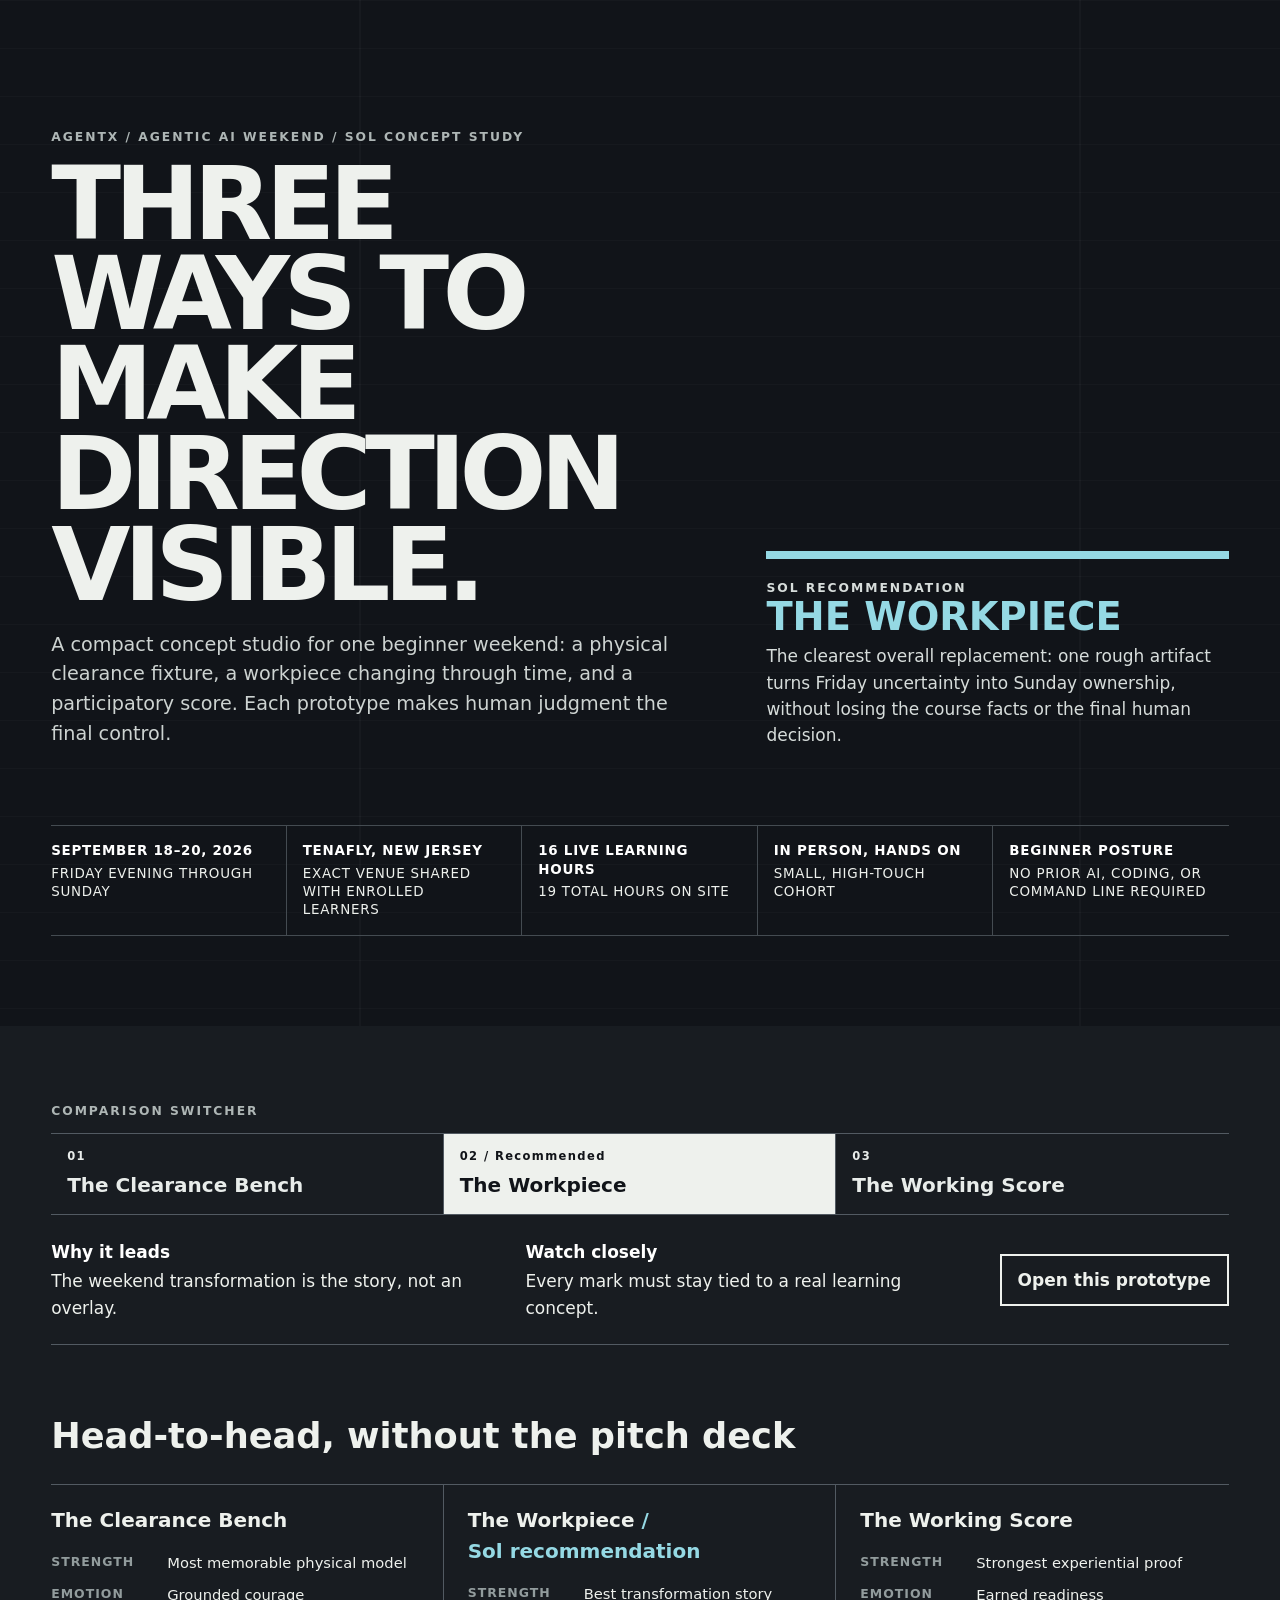
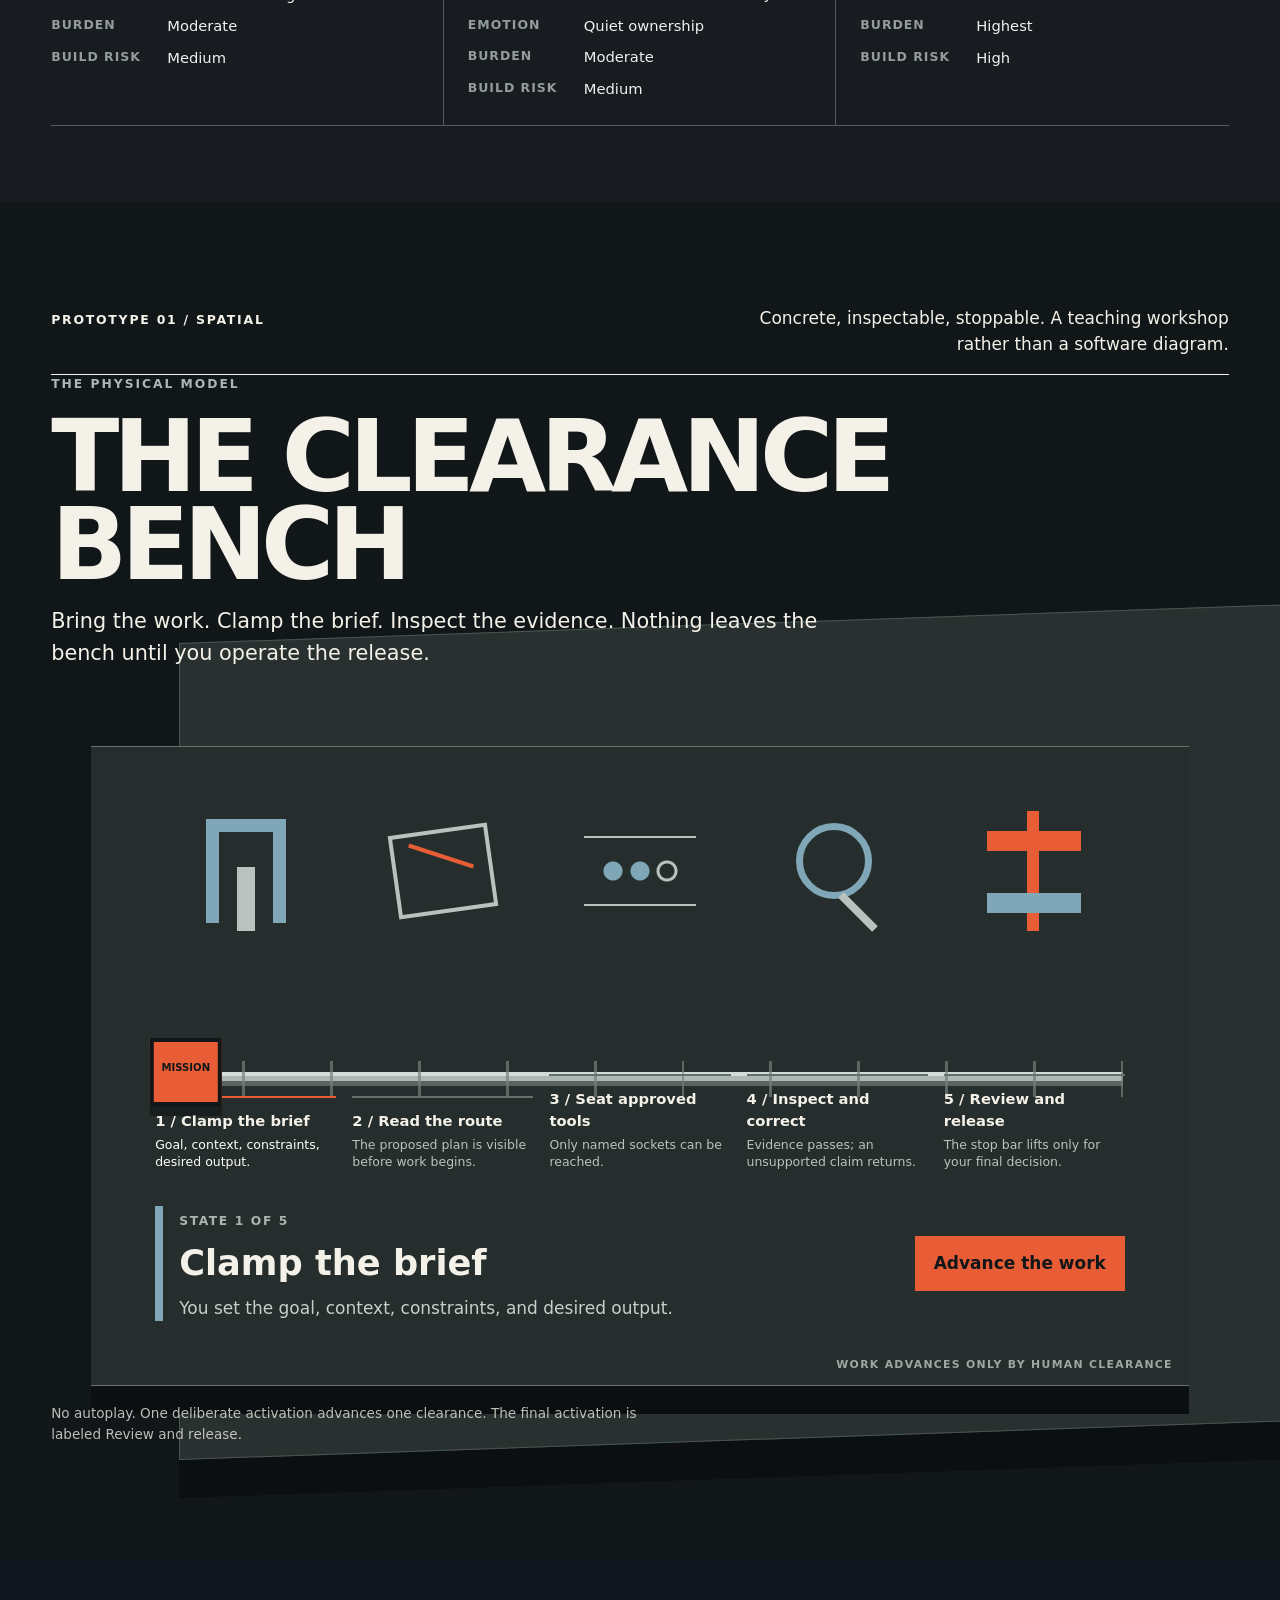
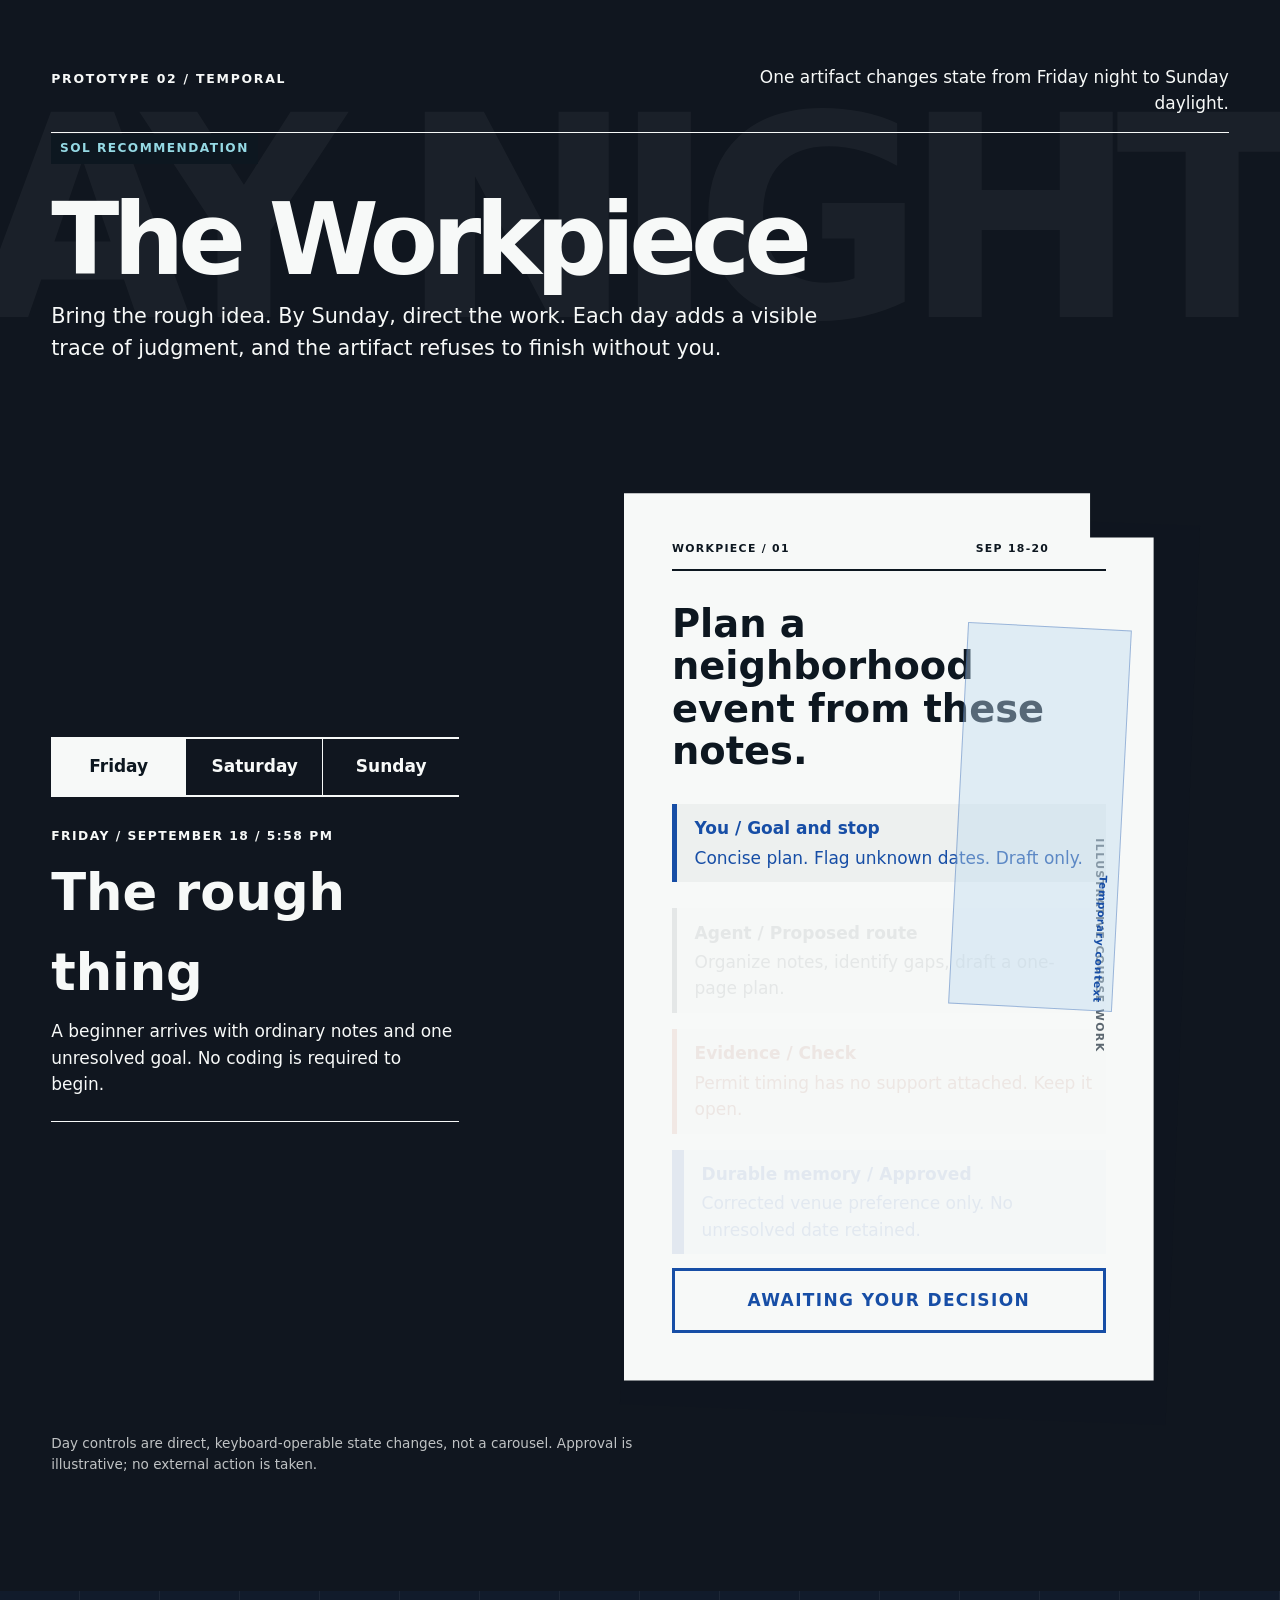
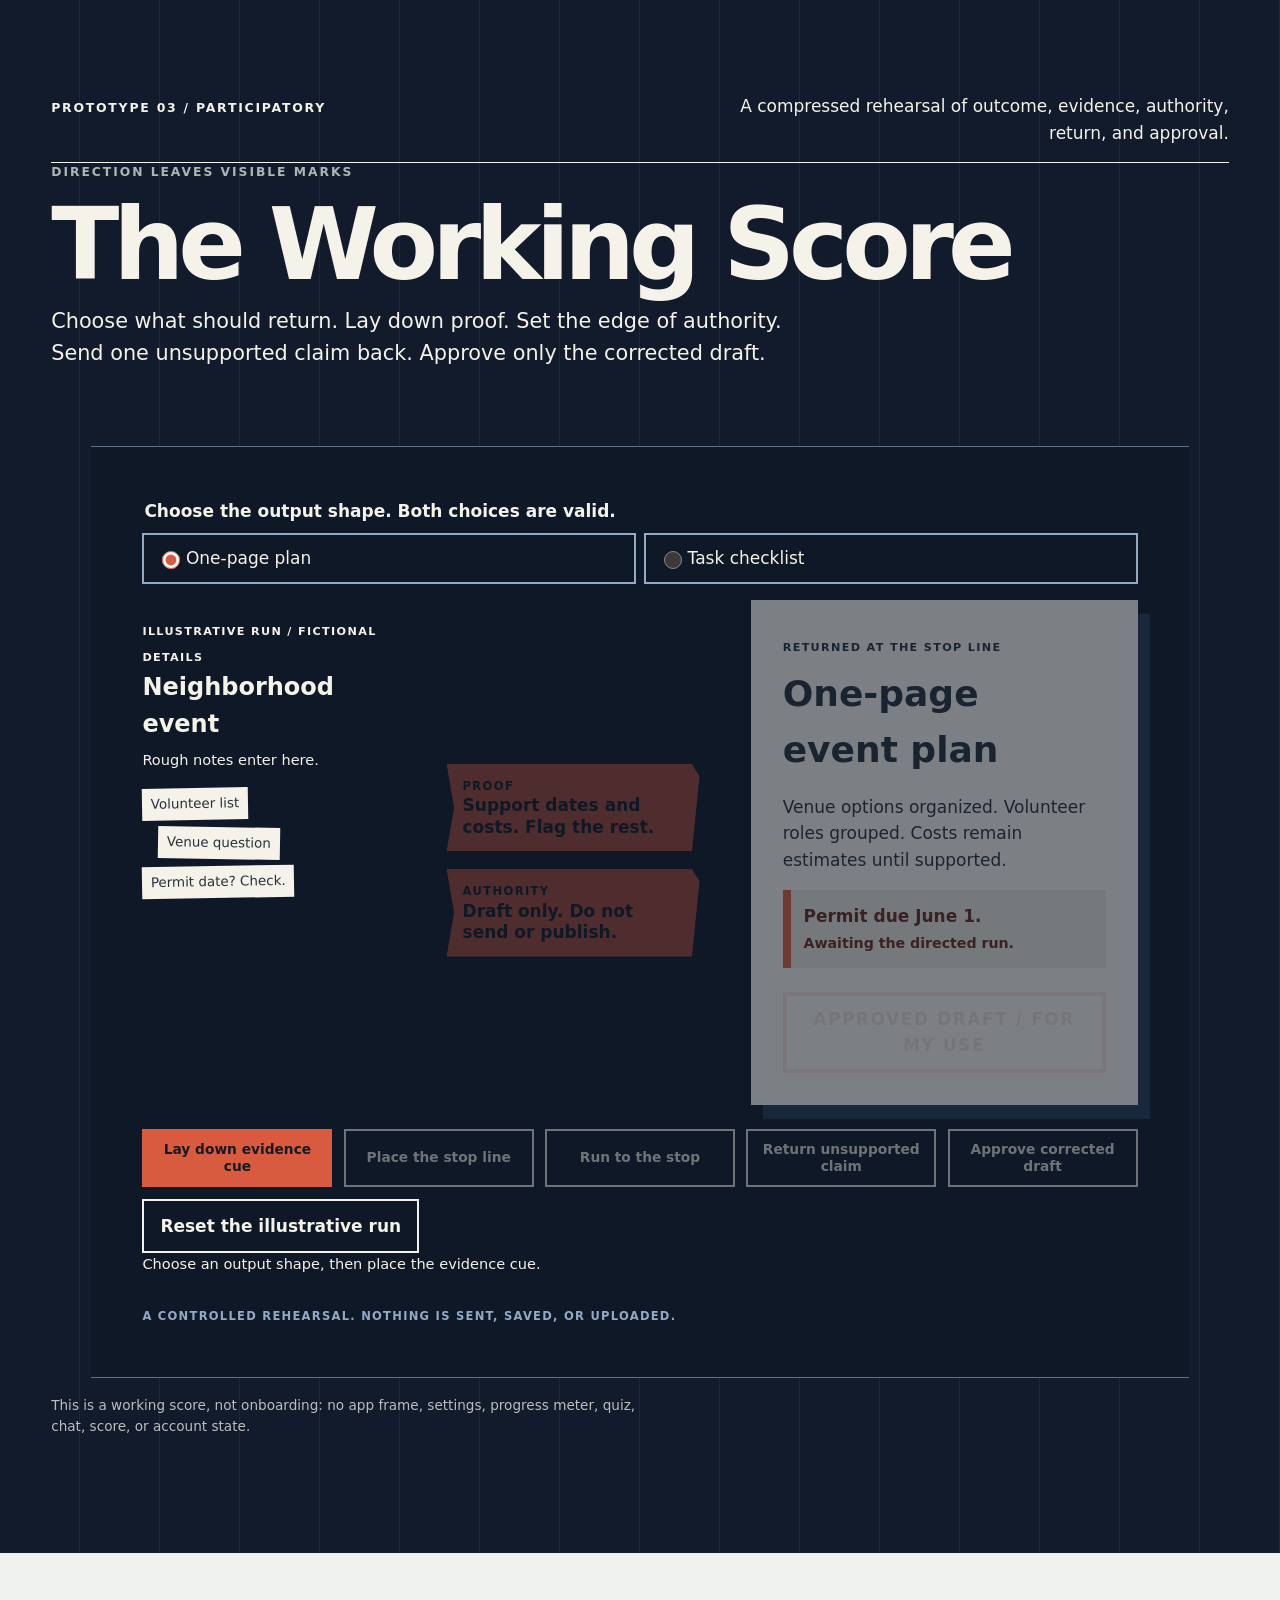
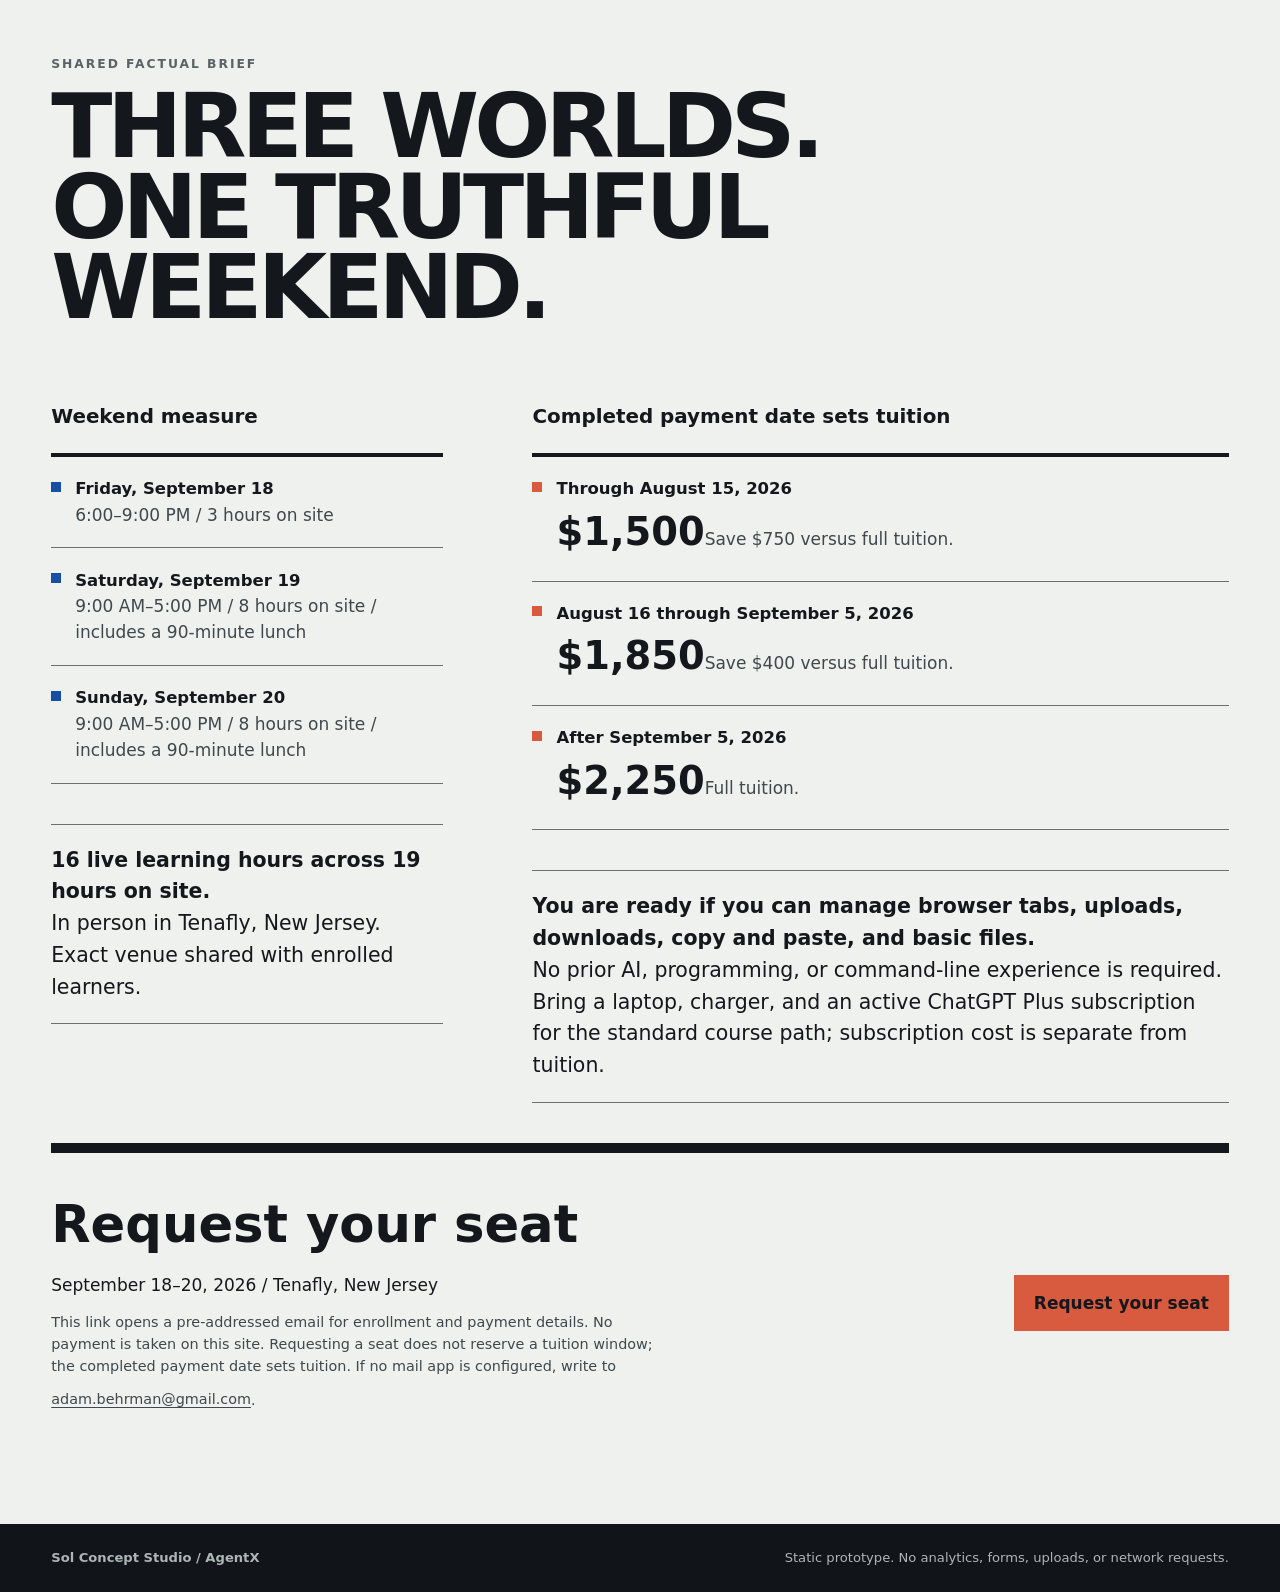
==== concepts/index.html @ 03366d4f "Add Sol concept comparison studio" ====
<!doctype html>
<html lang="en">
<head>
  <meta charset="utf-8">
  <meta name="viewport" content="width=device-width, initial-scale=1">
  <meta name="color-scheme" content="dark light">
  <meta name="description" content="A self-contained concept studio comparing three original Sol directions for Agentic AI Weekend.">
  <meta name="robots" content="noindex, nofollow">
  <meta http-equiv="Content-Security-Policy" content="default-src 'none'; style-src 'unsafe-inline'; script-src 'unsafe-inline'; img-src data:; font-src 'none'; connect-src 'none'; media-src 'none'; object-src 'none'; base-uri 'none'; form-action 'none'">
  <title>Sol Concept Studio | Agentic AI Weekend</title>
  <style>
    :root {
      --studio-ink: #111419;
      --studio-paper: #eef1ed;
      --studio-soft: #aeb6b5;
      --studio-line: #394047;
      --studio-accent: #e76b45;
      --focus-outer: #fffdf5;
      --focus-inner: #f26a3d;
      --content: 1280px;
      --gutter: clamp(1rem, 4vw, 4rem);
      --radius: 0;
      color-scheme: dark;
      font-family: Inter, ui-sans-serif, system-ui, -apple-system, BlinkMacSystemFont, "Segoe UI", sans-serif;
      font-synthesis: none;
      text-rendering: optimizeLegibility;
    }

    * { box-sizing: border-box; }
    html { scroll-behavior: smooth; }
    body {
      margin: 0;
      min-width: 0;
      overflow-x: hidden;
      background: var(--studio-ink);
      color: var(--studio-paper);
      font-size: 17px;
      line-height: 1.55;
    }
    button, input, a { font: inherit; }
    button, a { -webkit-tap-highlight-color: transparent; }
    button { color: inherit; }
    a { color: inherit; text-underline-offset: .2em; }
    img, svg { display: block; max-width: 100%; }
    section, article, figure, div, nav, header, footer, main { min-width: 0; }
    p, li, dd { max-width: 68ch; }
    h1, h2, h3, p { margin-top: 0; }
    h2, h3 { text-wrap: balance; }
    :focus-visible {
      outline: 3px solid var(--focus-outer);
      outline-offset: 4px;
      box-shadow: 0 0 0 6px var(--focus-inner);
    }
    .skip-link {
      position: fixed;
      z-index: 1000;
      top: .75rem;
      left: .75rem;
      min-height: 44px;
      padding: .7rem 1rem;
      background: #fff;
      color: #111;
      transform: translateY(-180%);
    }
    .skip-link:focus { transform: translateY(0); }
    .wrap { width: min(100%, var(--content)); margin-inline: auto; padding-inline: var(--gutter); }
    .eyebrow {
      margin: 0 0 .75rem;
      color: var(--studio-soft);
      font-size: .77rem;
      font-weight: 800;
      letter-spacing: .16em;
      text-transform: uppercase;
    }
    .small { font-size: .91rem; }
    .tabular { font-variant-numeric: tabular-nums; }
    .interactive-only { display: none; }
    .js .interactive-only { display: block; }
    .js .static-fallback { display: none; }
    .sr-only {
      position: absolute;
      width: 1px;
      height: 1px;
      padding: 0;
      margin: -1px;
      overflow: hidden;
      clip: rect(0, 0, 0, 0);
      white-space: nowrap;
      border: 0;
    }

    /* Studio introduction */
    .studio-intro {
      position: relative;
      isolation: isolate;
      padding: clamp(4.5rem, 10vw, 9rem) 0 clamp(3rem, 7vw, 6rem);
      background: #111419;
      overflow: hidden;
    }
    .studio-intro::before {
      content: "";
      position: absolute;
      inset: 0;
      z-index: -1;
      background-image:
        linear-gradient(90deg, transparent 0 49.8%, rgba(255,255,255,.045) 49.8% 50.2%, transparent 50.2%),
        linear-gradient(rgba(255,255,255,.04) 1px, transparent 1px);
      background-size: min(100%, 720px) 100%, 100% 48px;
      opacity: .65;
    }
    .intro-grid {
      display: grid;
      grid-template-columns: minmax(0, 1.15fr) minmax(18rem, .85fr);
      gap: clamp(2rem, 7vw, 7rem);
      align-items: end;
    }
    .studio-intro h1 {
      max-width: 12ch;
      margin-bottom: 1.25rem;
      font-size: clamp(3.2rem, 8vw, 7.8rem);
      line-height: .88;
      letter-spacing: -.065em;
      text-transform: uppercase;
    }
    .intro-lede {
      max-width: 58ch;
      margin-bottom: 0;
      color: #cdd3d1;
      font-size: clamp(1.05rem, 1.5vw, 1.3rem);
    }
    .recommendation-callout {
      border-top: 8px solid #95d9e4;
      padding-top: 1.25rem;
    }
    .recommendation-callout strong {
      display: block;
      margin-bottom: .45rem;
      color: #95d9e4;
      font-size: clamp(1.55rem, 3vw, 2.4rem);
      line-height: 1;
      text-transform: uppercase;
    }
    .recommendation-callout p { margin-bottom: 0; color: #d7dddb; }

    .truth-rail {
      display: grid;
      grid-template-columns: repeat(5, minmax(0, 1fr));
      gap: 0;
      margin: clamp(2.5rem, 6vw, 5rem) 0 0;
      padding: 0;
      border-block: 1px solid #444b51;
      list-style: none;
    }
    .truth-rail li {
      min-height: 88px;
      padding: 1rem 1rem 1rem 0;
      border-right: 1px solid #444b51;
      font-size: .84rem;
      line-height: 1.35;
      text-transform: uppercase;
      letter-spacing: .055em;
    }
    .truth-rail li + li { padding-left: 1rem; }
    .truth-rail li:last-child { border-right: 0; }
    .truth-rail b { display: block; margin-bottom: .25rem; color: #fff; }

    .switcher-zone { padding: clamp(2.5rem, 6vw, 5rem) 0; background: #181c21; }
    .fallback-jumps, .concept-switcher {
      display: grid;
      grid-template-columns: repeat(3, minmax(0, 1fr));
      border-block: 1px solid #525a62;
    }
    .fallback-jumps a, .concept-switcher button {
      min-height: 64px;
      padding: .85rem 1rem;
      border: 0;
      border-right: 1px solid #525a62;
      background: transparent;
      color: #e8ecea;
      text-align: left;
      text-decoration: none;
      cursor: pointer;
    }
    .fallback-jumps a:last-child, .concept-switcher button:last-child { border-right: 0; }
    .concept-switcher button[aria-pressed="true"] {
      background: #eef1ed;
      color: #111419;
    }
    .switch-index { display: block; margin-bottom: .25rem; font-size: .72rem; font-weight: 800; letter-spacing: .12em; }
    .switch-name { display: block; font-size: clamp(1rem, 2vw, 1.25rem); font-weight: 800; }
    .switch-readout {
      display: grid;
      grid-template-columns: 1fr 1fr auto;
      gap: 1.5rem;
      align-items: center;
      min-height: 130px;
      padding: 1.25rem 0;
      border-bottom: 1px solid #525a62;
    }
    .switch-readout p { margin: 0; }
    .switch-readout b { display: block; margin-bottom: .2rem; color: #fff; }
    .open-prototype {
      display: inline-flex;
      align-items: center;
      justify-content: center;
      min-height: 48px;
      padding: .7rem 1rem;
      border: 2px solid #eef1ed;
      text-decoration: none;
      font-weight: 800;
    }
    .comparison-heading { margin: clamp(2.5rem, 5vw, 4rem) 0 1.25rem; font-size: clamp(1.5rem, 3vw, 2.2rem); }
    .comparison-lanes {
      display: grid;
      grid-template-columns: repeat(3, minmax(0, 1fr));
      border-top: 1px solid #525a62;
      border-bottom: 1px solid #525a62;
    }
    .comparison-lane { padding: 1.25rem 1.5rem 1.5rem 0; border-right: 1px solid #525a62; }
    .comparison-lane + .comparison-lane { padding-left: 1.5rem; }
    .comparison-lane:last-child { border-right: 0; }
    .comparison-lane h3 { margin-bottom: 1rem; font-size: 1.25rem; }
    .comparison-lane dl { display: grid; grid-template-columns: 6.5rem 1fr; gap: .55rem .75rem; margin: 0; }
    .comparison-lane dt { color: #929c9d; font-size: .78rem; font-weight: 800; letter-spacing: .08em; text-transform: uppercase; }
    .comparison-lane dd { margin: 0; font-size: .92rem; }
    .recommend-mark { color: #95d9e4; }

    /* Shared scene shell */
    .concept-scene { position: relative; isolation: isolate; overflow: clip; }
    .scene-topline {
      display: flex;
      gap: 1rem;
      align-items: baseline;
      justify-content: space-between;
      padding-bottom: 1rem;
      border-bottom: 1px solid currentColor;
    }
    .scene-number { font-size: .78rem; font-weight: 900; letter-spacing: .14em; text-transform: uppercase; }
    .scene-topline p { max-width: 48ch; margin: 0; text-align: right; }
    .scene-title { margin: 1.2rem 0 1rem; font-size: clamp(3rem, 7.8vw, 7.6rem); line-height: .88; letter-spacing: -.06em; }
    .scene-thesis { max-width: 58ch; font-size: clamp(1.05rem, 1.7vw, 1.3rem); }
    .scene-kicker { font-weight: 800; letter-spacing: .08em; text-transform: uppercase; }
    .prototype-note { font-size: .85rem; opacity: .76; }
    .control-button {
      min-height: 48px;
      padding: .75rem 1rem;
      border: 2px solid currentColor;
      border-radius: 0;
      background: transparent;
      font-weight: 800;
      cursor: pointer;
    }
    .control-button[disabled] { cursor: not-allowed; opacity: .42; }

    /* Clearance Bench */
    .bench-scene {
      padding: clamp(3rem, 8vw, 7rem) 0;
      background: #111619;
      color: #f4f1e8;
    }
    .bench-scene::before {
      content: "";
      position: absolute;
      inset: auto -8vw 9% 14vw;
      height: 60%;
      z-index: -1;
      border: 1px solid #495552;
      background: #28312f;
      transform: skewY(-2deg);
      box-shadow: 0 38px 0 #0b0f11;
    }
    .bench-head { max-width: 920px; margin-bottom: clamp(2.5rem, 6vw, 5rem); }
    .bench-head .scene-title { font-stretch: condensed; text-transform: uppercase; }
    .bench-rig {
      --bench-step: 4;
      position: relative;
      min-height: 520px;
      padding: clamp(2rem, 5vw, 4rem);
      border-block: 1px solid #68736f;
      background: #252e2c;
      box-shadow: 0 28px 0 #0b0f11;
    }
    .bench-rig::after {
      content: "WORK ADVANCES ONLY BY HUMAN CLEARANCE";
      position: absolute;
      right: 1rem;
      bottom: .7rem;
      color: #9da8a3;
      font-size: .68rem;
      font-weight: 800;
      letter-spacing: .12em;
    }
    .bench-rail {
      position: absolute;
      top: 51%;
      left: 6%;
      right: 6%;
      height: 14px;
      background: #aeb8b4;
      box-shadow: inset 0 4px 0 #d4dcda, inset 0 -5px 0 #59635f;
    }
    .bench-rail::before {
      content: "";
      position: absolute;
      inset: -11px 0;
      background: repeating-linear-gradient(90deg, transparent 0 8.8%, #75807c 8.8% 9.1%);
      opacity: .7;
    }
    .bench-carrier {
      position: absolute;
      z-index: 4;
      top: calc(51% - 34px);
      left: calc(6% + (var(--bench-step) * 22%));
      width: 72px;
      height: 68px;
      border: 4px solid #111619;
      background: #e85d36;
      box-shadow: 0 10px 0 rgba(0,0,0,.35);
      transform: translateX(-10%);
      transition: left 360ms cubic-bezier(.2,.8,.2,1);
    }
    .bench-carrier::before { content: "MISSION"; position: absolute; inset: 18px 4px auto; color: #111619; font-size: .63rem; font-weight: 900; text-align: center; }
    .bench-fixtures {
      position: relative;
      z-index: 2;
      display: grid;
      grid-template-columns: repeat(5, minmax(0, 1fr));
      gap: 1rem;
      min-height: 360px;
      margin: 0;
      padding: 0;
      list-style: none;
    }
    .fixture {
      display: grid;
      grid-template-rows: 1fr auto;
      align-items: start;
      min-width: 0;
      color: #b9c2be;
    }
    .fixture-object { position: relative; width: min(100%, 120px); height: 120px; margin-inline: auto; }
    .fixture-object::before, .fixture-object::after { content: ""; position: absolute; }
    .fixture-clamp::before { inset: 8px 20px; border: 13px solid #7fa7b8; border-bottom: 0; }
    .fixture-clamp::after { left: 50%; bottom: 0; width: 18px; height: 64px; background: #b9c2be; transform: translateX(-50%); }
    .fixture-route::before { inset: 18px 10px; border: 4px solid #b9c2be; transform: rotate(-8deg); }
    .fixture-route::after { left: 24px; top: 43px; width: 68px; height: 4px; background: #e85d36; transform: rotate(18deg); }
    .fixture-tools::before { inset: 15px; background: radial-gradient(circle at 20% 50%, #7fa7b8 0 9px, transparent 10px), radial-gradient(circle at 50% 50%, #7fa7b8 0 9px, transparent 10px), radial-gradient(circle at 80% 50%, transparent 0 7px, #b9c2be 8px 10px, transparent 11px); }
    .fixture-tools::after { inset: 25px 4px; border-block: 2px solid #b9c2be; }
    .fixture-inspect::before { left: 19px; top: 12px; width: 62px; height: 62px; border: 7px solid #7fa7b8; border-radius: 50%; }
    .fixture-inspect::after { right: 15px; bottom: 15px; width: 48px; height: 8px; background: #b9c2be; transform: rotate(45deg); }
    .fixture-release::before { left: 49%; top: 0; bottom: 0; width: 12px; background: #e85d36; transform: translateX(-50%); }
    .fixture-release::after { left: 13px; right: 13px; top: 20px; height: 20px; background: #e85d36; box-shadow: 0 62px 0 #7fa7b8; }
    .fixture-label { padding: .75rem 0 0; border-top: 2px solid #64706c; }
    .fixture-label b { display: block; color: #f4f1e8; font-size: .92rem; }
    .fixture-label span { display: block; margin-top: .25rem; font-size: .78rem; line-height: 1.35; }
    .bench-rig[data-state="0"] .fixture:nth-child(1),
    .bench-rig[data-state="1"] .fixture:nth-child(2),
    .bench-rig[data-state="2"] .fixture:nth-child(3),
    .bench-rig[data-state="3"] .fixture:nth-child(4),
    .bench-rig[data-state="4"] .fixture:nth-child(5) { color: #fff; }
    .bench-rig[data-state="0"] .fixture:nth-child(1) .fixture-label,
    .bench-rig[data-state="1"] .fixture:nth-child(2) .fixture-label,
    .bench-rig[data-state="2"] .fixture:nth-child(3) .fixture-label,
    .bench-rig[data-state="3"] .fixture:nth-child(4) .fixture-label,
    .bench-rig[data-state="4"] .fixture:nth-child(5) .fixture-label { border-color: #e85d36; }
    .bench-rig[data-state="4"] .fixture-release::before { transform: translateX(-50%) rotate(82deg); transform-origin: 50% 16px; }
    .bench-controls {
      display: grid;
      grid-template-columns: minmax(0, 1fr) auto;
      gap: 1.25rem;
      align-items: center;
      margin-top: 2.2rem;
    }
    .bench-status { min-height: 112px; padding-left: 1rem; border-left: 8px solid #7fa7b8; }
    .bench-status .state-count { color: #aab4b0; font-size: .77rem; font-weight: 900; letter-spacing: .13em; text-transform: uppercase; }
    .bench-status h3 { margin: .25rem 0 .25rem; font-size: clamp(1.35rem, 3vw, 2.2rem); }
    .bench-status p { margin: 0; color: #c7cfcc; }
    .bench-actions { display: flex; flex-wrap: wrap; justify-content: flex-end; gap: .7rem; }
    .bench-advance { min-width: 210px; background: #e85d36; border-color: #e85d36; color: #111619; }
    .bench-reset { border-color: #aeb8b4; color: #f4f1e8; }
    .bench-fallback {
      margin-top: 2rem;
      padding: 1.5rem 1.5rem 1.5rem 3rem;
      border-left: 8px solid #7fa7b8;
      background: #1b2221;
    }
    .bench-fallback li + li { margin-top: .65rem; }

    /* Workpiece */
    .workpiece-scene {
      --day-bg: #dceef2;
      --day-ink: #0d1720;
      padding: clamp(3rem, 8vw, 7rem) 0;
      background: var(--day-bg);
      color: var(--day-ink);
      transition: background-color 400ms ease, color 250ms ease;
    }
    .workpiece-scene[data-day="friday"] { --day-bg: #10161f; --day-ink: #f7f9f8; }
    .workpiece-scene[data-day="saturday"] { --day-bg: #254f74; --day-ink: #fff; }
    .workpiece-scene[data-day="sunday"] { --day-bg: #dceef2; --day-ink: #0d1720; }
    .workpiece-scene::after {
      content: attr(data-day-label);
      position: absolute;
      z-index: -1;
      right: -.02em;
      top: 10rem;
      color: currentColor;
      font-size: clamp(6rem, 22vw, 21rem);
      font-weight: 900;
      line-height: .7;
      letter-spacing: -.08em;
      opacity: .045;
      text-transform: uppercase;
      white-space: nowrap;
    }
    .workpiece-head { max-width: 980px; }
    .recommend-pill {
      display: inline-block;
      margin: 0 0 .8rem;
      padding: .35rem .55rem;
      background: #0d1720;
      color: #95d9e4;
      font-size: .76rem;
      font-weight: 900;
      letter-spacing: .12em;
      text-transform: uppercase;
    }
    .workpiece-stage {
      display: grid;
      grid-template-columns: minmax(0, .75fr) minmax(19rem, 1.25fr);
      gap: clamp(2rem, 7vw, 7rem);
      align-items: center;
      margin-top: clamp(2.5rem, 6vw, 5rem);
    }
    .day-controls { display: grid; grid-template-columns: repeat(3, 1fr); border-block: 2px solid currentColor; }
    .day-controls button {
      min-height: 56px;
      padding: .75rem .5rem;
      border: 0;
      border-right: 1px solid currentColor;
      background: transparent;
      color: inherit;
      font-weight: 850;
      cursor: pointer;
    }
    .day-controls button:last-child { border-right: 0; }
    .day-controls button[aria-current="true"] { background: #f7f9f8; color: #0d1720; }
    .day-reading { padding: 1.5rem 0; border-bottom: 1px solid currentColor; }
    .day-reading .time-label { font-size: .77rem; font-weight: 900; letter-spacing: .12em; text-transform: uppercase; }
    .day-reading h3 { margin: .4rem 0; font-size: clamp(1.65rem, 4vw, 3.4rem); }
    .day-reading p { margin-bottom: 0; }
    .approval-actions { display: flex; flex-wrap: wrap; gap: .75rem; padding-top: 1.5rem; }
    .approval-actions[hidden] { display: none; }
    .approve-button { background: #174ea6; border-color: #174ea6; color: #fff; }
    .revise-button { background: transparent; }
    .workpiece-shell { position: relative; min-height: 660px; padding: clamp(1rem, 4vw, 2.2rem); }
    .workpiece-shell::before {
      content: "";
      position: absolute;
      inset: 6% 1% 0 8%;
      background: rgba(13,23,32,.16);
      transform: rotate(2.2deg);
    }
    .workpiece-sheet {
      position: relative;
      min-height: 610px;
      padding: clamp(1.4rem, 4vw, 3rem);
      background: #f7f9f8;
      color: #0d1720;
      box-shadow: 0 32px 0 rgba(13,23,32,.18);
      clip-path: polygon(0 0, 88% 0, 88% 5%, 100% 5%, 100% 100%, 0 100%);
    }
    .workpiece-sheet::after {
      content: "ILLUSTRATIVE COURSE WORK";
      position: absolute;
      right: -3.3rem;
      top: 50%;
      color: #5c6770;
      font-size: .68rem;
      font-weight: 900;
      letter-spacing: .13em;
      transform: rotate(90deg);
    }
    .sheet-register { display: flex; justify-content: space-between; padding: 0 13% .7rem 0; border-bottom: 2px solid #0d1720; font-size: .68rem; font-weight: 900; letter-spacing: .12em; }
    .rough-goal { margin: 2rem 0; font-size: clamp(1.55rem, 3vw, 2.6rem); font-weight: 750; line-height: 1.1; }
    .trace-mark {
      position: relative;
      margin: 1rem 0;
      padding: .7rem .8rem .7rem 1.1rem;
      border-left: 5px solid;
      background: #edf0ef;
      opacity: 1;
      transform: translateY(0);
      transition: opacity 260ms ease, transform 260ms ease;
    }
    .trace-mark b { display: block; margin-bottom: .2rem; }
    .mark-human { border-color: #174ea6; color: #174ea6; }
    .mark-agent { border-color: #343b43; color: #343b43; }
    .mark-evidence { border-color: #b94726; color: #8d321a; }
    .mark-memory { border-left-width: 12px; border-color: #174ea6; background: #dbe6f4; color: #174ea6; }
    .workpiece-scene[data-day="friday"] .mark-saturday,
    .workpiece-scene[data-day="friday"] .mark-sunday,
    .workpiece-scene[data-day="saturday"] .mark-sunday { opacity: .09; transform: translateY(10px); }
    .acetate {
      position: absolute;
      z-index: 2;
      top: 15%;
      right: 6%;
      width: 31%;
      height: 43%;
      border: 1px solid rgba(23,78,166,.35);
      background: rgba(189,218,238,.42);
      color: #174ea6;
      transform: rotate(3deg);
      transition: opacity 260ms ease, transform 260ms ease;
    }
    .acetate span { position: absolute; right: .4rem; bottom: .4rem; font-size: .65rem; font-weight: 900; letter-spacing: .1em; writing-mode: vertical-rl; }
    .workpiece-scene[data-day="sunday"] .acetate { opacity: .3; transform: translate(15%, -7%) rotate(9deg); }
    .approval-gate {
      margin-top: 1.5rem;
      padding: 1rem;
      border: 3px solid #174ea6;
      color: #174ea6;
      font-weight: 900;
      letter-spacing: .08em;
      text-align: center;
      text-transform: uppercase;
    }
    .workpiece-scene[data-approval="approved"] .approval-gate { background: #174ea6; color: #fff; }
    .workpiece-scene[data-approval="revise"] .approval-gate { border-color: #b94726; color: #8d321a; }
    .workpiece-static {
      display: grid;
      grid-template-columns: repeat(3, minmax(0, 1fr));
      margin-top: 2rem;
      padding: 0;
      border-top: 2px solid currentColor;
      list-style: none;
    }
    .workpiece-static li { padding: 1rem 1rem 0 0; }
    .workpiece-static li + li { padding-left: 1rem; border-left: 1px solid currentColor; }
    .workpiece-static b { display: block; margin-bottom: .3rem; }

    /* Working Score */
    .score-scene {
      padding: clamp(3rem, 8vw, 7rem) 0;
      background: #111b2b;
      color: #f4f2e9;
    }
    .score-scene::before {
      content: "";
      position: absolute;
      z-index: -1;
      inset: 0;
      background: repeating-linear-gradient(90deg, transparent 0 79px, rgba(200,210,223,.065) 79px 80px);
    }
    .score-head { max-width: 980px; }
    .score-board {
      --trace-width: 100%;
      position: relative;
      margin-top: clamp(2.5rem, 6vw, 5rem);
      padding: clamp(1.2rem, 4vw, 3.5rem);
      border-block: 1px solid #607086;
      background: #0e1827;
    }
    .score-board::after {
      content: "A CONTROLLED REHEARSAL. NOTHING IS SENT, SAVED, OR UPLOADED.";
      display: block;
      margin-top: 2rem;
      color: #94a9c5;
      font-size: .72rem;
      font-weight: 900;
      letter-spacing: .11em;
    }
    .score-route {
      position: relative;
      display: grid;
      grid-template-columns: minmax(10rem, .85fr) minmax(10rem, .85fr) minmax(14rem, 1.3fr);
      gap: clamp(1rem, 4vw, 4rem);
      align-items: center;
      min-height: 390px;
    }
    .score-route::before {
      content: "";
      position: absolute;
      z-index: 0;
      top: 50%;
      left: 3%;
      width: 94%;
      height: 4px;
      background: #3f69b1;
      transform-origin: left;
      transform: scaleX(var(--trace-scale, 1));
      transition: transform 380ms ease;
    }
    .score-board[data-score-state="setup"] { --trace-scale: .08; }
    .score-board[data-score-state="proof"] { --trace-scale: .3; }
    .score-board[data-score-state="stop"] { --trace-scale: .52; }
    .score-board[data-score-state="review"] { --trace-scale: .78; }
    .score-board[data-score-state="returned"] { --trace-scale: .9; }
    .score-board[data-score-state="approved"] { --trace-scale: 1; }
    .score-origin, .score-cues, .score-artifact { position: relative; z-index: 2; min-width: 0; }
    .score-origin { align-self: start; padding-top: 1rem; }
    .score-origin h3 { margin-bottom: .4rem; font-size: 1.5rem; }
    .note-fragments { margin: 1rem 0 0; padding: 0; list-style: none; }
    .note-fragments li { width: fit-content; margin: .45rem 0; padding: .35rem .55rem; background: #f4f2e9; color: #29313d; font-size: .84rem; transform: rotate(-1deg); }
    .note-fragments li:nth-child(2) { transform: translateX(1rem) rotate(1deg); }
    .score-cues { display: grid; gap: 1.1rem; }
    .cue-bar {
      position: relative;
      min-height: 68px;
      padding: .85rem 1rem;
      background: #d85b3f;
      color: #141b25;
      clip-path: polygon(0 0, 97% 0, 100% 14%, 97% 100%, 0 100%, 3% 50%);
      opacity: 1;
      transform: translateY(0);
      transition: opacity 220ms ease, transform 220ms ease;
    }
    .cue-bar b { display: block; font-size: .72rem; letter-spacing: .12em; text-transform: uppercase; }
    .cue-bar span { display: block; font-weight: 800; line-height: 1.25; }
    .score-board[data-score-state="setup"] .proof-cue,
    .score-board[data-score-state="setup"] .stop-cue,
    .score-board[data-score-state="proof"] .stop-cue { opacity: .32; transform: translateY(8px); }
    .score-artifact {
      align-self: stretch;
      padding: clamp(1rem, 3vw, 2rem);
      background: #f4f2e9;
      color: #29313d;
      box-shadow: 12px 14px 0 #263855;
    }
    .artifact-label { font-size: .7rem; font-weight: 900; letter-spacing: .12em; text-transform: uppercase; }
    .score-artifact h3 { margin: .5rem 0 1rem; font-size: clamp(1.4rem, 3vw, 2.25rem); }
    .claim {
      margin: 1rem 0;
      padding: .8rem;
      border-left: 8px solid #d85b3f;
      background: #e7e2d8;
      color: #6b2b20;
      font-weight: 750;
    }
    .claim small { display: block; margin-top: .25rem; font-weight: 700; }
    .approved-stamp {
      margin-top: 1.5rem;
      padding: .65rem;
      border: 4px solid #d85b3f;
      color: #8b3625;
      font-size: 1.05rem;
      font-weight: 900;
      letter-spacing: .1em;
      text-align: center;
      text-transform: uppercase;
      opacity: 1;
    }
    .score-board[data-score-state="setup"] .score-artifact,
    .score-board[data-score-state="proof"] .score-artifact,
    .score-board[data-score-state="stop"] .score-artifact { opacity: .48; }
    .score-board:not([data-score-state="approved"]) .approved-stamp { opacity: .13; }
    .score-controls { display: grid; grid-template-columns: repeat(5, minmax(0, 1fr)); gap: .7rem; margin-top: 1.5rem; }
    .output-choice {
      display: grid;
      grid-template-columns: repeat(2, minmax(0, 1fr));
      gap: .5rem;
      margin: 0 0 1rem;
      padding: 0;
      border: 0;
    }
    .output-choice legend { margin-bottom: .5rem; font-weight: 800; }
    .output-choice label {
      position: relative;
      display: flex;
      align-items: center;
      min-height: 48px;
      padding: .65rem .75rem .65rem 2.6rem;
      border: 2px solid #94a9c5;
      cursor: pointer;
    }
    .output-choice input { position: absolute; left: .8rem; width: 18px; height: 18px; accent-color: #d85b3f; }
    .score-controls button { min-height: 58px; padding: .55rem; font-size: .86rem; line-height: 1.2; }
    .score-controls button:not([disabled]) { background: #3f69b1; border-color: #7190c6; }
    .score-controls .human-action:not([disabled]) { background: #d85b3f; border-color: #d85b3f; color: #141b25; }
    .score-reset { margin-top: .75rem; }
    .score-fallback {
      margin-top: 2rem;
      padding: 1.5rem 1.5rem 1.5rem 3rem;
      border-left: 8px solid #d85b3f;
      background: #f4f2e9;
      color: #29313d;
    }
    .score-fallback li + li { margin-top: .65rem; }

    /* Shared facts / invitation */
    .studio-constants { padding: clamp(3rem, 8vw, 7rem) 0; background: #eef1ed; color: #14181d; }
    .studio-constants > .wrap > .eyebrow { color: #596367; }
    .studio-constants h2 { max-width: 13ch; font-size: clamp(2.6rem, 7vw, 6.8rem); line-height: .9; letter-spacing: -.055em; text-transform: uppercase; }
    .constants-grid { display: grid; grid-template-columns: .72fr 1.28fr; gap: clamp(2rem, 7vw, 7rem); margin-top: 2.5rem; }
    .schedule-rule, .tuition-rule { margin: 0; padding: 0; list-style: none; border-top: 4px solid #14181d; }
    .schedule-rule li, .tuition-rule li { position: relative; padding: 1.2rem 0 1.2rem 1.5rem; border-bottom: 1px solid #697174; }
    .schedule-rule li::before, .tuition-rule li::before { content: ""; position: absolute; top: 1.55rem; left: 0; width: 10px; height: 10px; background: #174ea6; }
    .tuition-rule li::before { background: #d85b3f; }
    .schedule-rule b, .tuition-rule b { display: block; font-size: 1.03rem; }
    .schedule-rule span, .tuition-rule span { color: #3f484d; }
    .tuition-price { color: #14181d !important; font-size: clamp(1.6rem, 3vw, 2.6rem); font-weight: 900; }
    .readiness-line { margin: 2.5rem 0 0; padding: 1.25rem 0; border-block: 1px solid #697174; font-size: clamp(1.05rem, 2vw, 1.28rem); }
    .final-invite {
      display: grid;
      grid-template-columns: 1fr auto;
      gap: 1.5rem;
      align-items: center;
      margin-top: 2.5rem;
      padding-top: 2rem;
      border-top: 10px solid #14181d;
    }
    .final-invite h3 { margin-bottom: .5rem; font-size: clamp(1.6rem, 4vw, 3.4rem); }
    .final-invite p { margin-bottom: 0; }
    .mailto-button {
      display: inline-flex;
      align-items: center;
      justify-content: center;
      min-height: 56px;
      padding: .8rem 1.25rem;
      background: #d85b3f;
      color: #14181d;
      font-weight: 900;
      text-decoration: none;
    }
    .mailto-note { margin-top: .75rem !important; color: #3f484d; font-size: .9rem; overflow-wrap: anywhere; }
    .mailto-note a { display: inline-flex; align-items: center; min-height: 44px; }
    footer { padding: 1.5rem var(--gutter); background: #111419; color: #aeb6b5; font-size: .82rem; }
    footer .footer-inner { width: min(100%, var(--content)); margin-inline: auto; display: flex; justify-content: space-between; gap: 1rem; }

    @media (max-width: 899px) {
      :root { --gutter: 1.5rem; }
      .intro-grid, .workpiece-stage, .constants-grid { grid-template-columns: 1fr; }
      .intro-grid { gap: 2.5rem; }
      .studio-intro h1 { max-width: 10ch; }
      .truth-rail { grid-template-columns: repeat(2, minmax(0, 1fr)); }
      .truth-rail li { border-bottom: 1px solid #444b51; }
      .truth-rail li:nth-child(2n) { border-right: 0; }
      .truth-rail li:last-child { grid-column: 1 / -1; border-bottom: 0; }
      .switch-readout { grid-template-columns: 1fr 1fr; }
      .open-prototype { grid-column: 1 / -1; }
      .comparison-lanes { grid-template-columns: 1fr; }
      .comparison-lane, .comparison-lane + .comparison-lane { padding: 1.25rem 0; border-right: 0; border-bottom: 1px solid #525a62; }
      .comparison-lane:last-child { border-bottom: 0; }
      .bench-rig { min-height: 820px; padding: 2rem 1.2rem 2.5rem 5.7rem; }
      .bench-rail { top: 5%; bottom: 8%; left: 42px; right: auto; width: 14px; height: auto; }
      .bench-rail::before { inset: 0 -11px; background: repeating-linear-gradient(180deg, transparent 0 8.8%, #75807c 8.8% 9.1%); }
      .bench-carrier {
        top: calc(7% + (var(--bench-step) * 20%));
        left: 14px;
        width: 70px;
        height: 58px;
        transform: none;
        transition: top 320ms cubic-bezier(.2,.8,.2,1);
      }
      .bench-fixtures { grid-template-columns: 1fr; min-height: 720px; gap: .4rem; }
      .fixture { grid-template-columns: 92px 1fr; grid-template-rows: 1fr; align-items: center; }
      .fixture-object { width: 78px; height: 78px; transform: scale(.68); transform-origin: center; }
      .fixture-label { padding: .6rem 0 .6rem .8rem; border-top: 0; border-left: 2px solid #64706c; }
      .bench-rig[data-state="0"] .fixture:nth-child(1) .fixture-label,
      .bench-rig[data-state="1"] .fixture:nth-child(2) .fixture-label,
      .bench-rig[data-state="2"] .fixture:nth-child(3) .fixture-label,
      .bench-rig[data-state="3"] .fixture:nth-child(4) .fixture-label,
      .bench-rig[data-state="4"] .fixture:nth-child(5) .fixture-label { border-color: #e85d36; }
      .bench-controls { grid-template-columns: 1fr; }
      .bench-actions { justify-content: flex-start; }
      .workpiece-shell { min-height: 630px; padding-inline: 0; }
      .workpiece-sheet::after { display: none; }
      .acetate { top: 33%; right: 0; width: 30%; height: 35%; }
      .workpiece-stage { gap: 1.5rem; }
      .score-route { grid-template-columns: 1fr; gap: 1.25rem; padding-left: 2rem; }
      .score-route::before { top: 2%; bottom: 2%; left: .65rem; width: 4px; height: 96%; transform-origin: top; transform: scaleY(var(--trace-scale, 1)); }
      .score-cues { padding-block: .5rem; }
      .score-artifact { min-height: 360px; }
      .score-controls { grid-template-columns: repeat(2, minmax(0, 1fr)); }
      .score-controls button:last-child { grid-column: 1 / -1; }
      .final-invite { grid-template-columns: 1fr; }
      .final-invite .mailto-button { width: 100%; }
    }

    @media (max-width: 560px) {
      :root { --gutter: 1.25rem; }
      body { font-size: 17px; }
      .studio-intro { padding-top: 4rem; }
      .studio-intro h1 { font-size: clamp(3.05rem, 14vw, 3.65rem); }
      .truth-rail { grid-template-columns: 1fr; }
      .truth-rail li, .truth-rail li + li { min-height: 0; padding: .85rem 0; border-right: 0; }
      .truth-rail li:last-child { grid-column: auto; }
      .fallback-jumps, .concept-switcher { grid-template-columns: 1fr; }
      .fallback-jumps a, .concept-switcher button { border-right: 0; border-bottom: 1px solid #525a62; }
      .fallback-jumps a:last-child, .concept-switcher button:last-child { border-bottom: 0; }
      .switch-readout { grid-template-columns: 1fr; gap: .8rem; }
      .open-prototype { grid-column: auto; width: 100%; }
      .scene-topline { display: block; }
      .scene-topline p { margin-top: .5rem; text-align: left; }
      .scene-title { font-size: clamp(3rem, 15vw, 4.25rem); }
      .bench-rig { min-height: 800px; padding-left: 4.8rem; }
      .bench-carrier { left: 4px; width: 62px; }
      .bench-rail { left: 33px; }
      .fixture { grid-template-columns: 60px 1fr; }
      .fixture-object { margin-left: -11px; transform: scale(.52); }
      .bench-controls { margin-top: 1.5rem; }
      .bench-actions { display: grid; grid-template-columns: 1fr; }
      .bench-advance { min-width: 0; width: 100%; }
      .workpiece-scene::after { top: 15rem; font-size: 7rem; }
      .day-controls button { min-width: 0; font-size: .92rem; }
      .workpiece-shell { min-height: 650px; }
      .workpiece-sheet { min-height: 620px; padding: 1.35rem; }
      .sheet-register { gap: .5rem; font-size: .6rem; letter-spacing: .06em; white-space: nowrap; }
      .rough-goal { font-size: 1.7rem; }
      .acetate { width: 35%; right: 2%; }
      .approval-actions { display: grid; grid-template-columns: 1fr; }
      .approval-actions button { width: 100%; }
      .workpiece-static { grid-template-columns: 1fr; }
      .workpiece-static li, .workpiece-static li + li { padding: 1rem 0; border-left: 0; border-bottom: 1px solid currentColor; }
      .output-choice { grid-template-columns: 1fr; }
      .score-board { margin-inline: calc(var(--gutter) * -1); padding-inline: var(--gutter); }
      .score-controls { grid-template-columns: 1fr; }
      .score-controls button:last-child { grid-column: auto; }
      .comparison-lane dl { grid-template-columns: 5.5rem 1fr; }
      footer .footer-inner { display: block; }
      footer .footer-inner span { display: block; margin-top: .4rem; }
    }

    @media (max-width: 390px) {
      :root { --gutter: 1rem; }
      .studio-intro h1 { font-size: 3rem; }
      .scene-title { font-size: 3rem; }
      .recommendation-callout strong { font-size: 1.55rem; }
      .comparison-lane dl { grid-template-columns: 1fr; gap: .1rem; }
      .comparison-lane dd + dt { margin-top: .55rem; }
      .bench-rig { padding-right: .7rem; }
      .fixture-label span { font-size: .75rem; }
    }

    @media (prefers-reduced-motion: reduce) {
      html { scroll-behavior: auto; }
      *, *::before, *::after { animation-duration: .01ms !important; animation-iteration-count: 1 !important; transition-duration: .01ms !important; transition-delay: 0ms !important; }
      .js .motion-complete { display: block; }
      .bench-carrier { left: calc(6% + (4 * 22%)); }
      @media (max-width: 899px) { .bench-carrier { top: calc(7% + (4 * 20%)); left: 14px; } }
      @media (max-width: 560px) { .bench-carrier { left: 4px; } }
    }

    @media (forced-colors: active) {
      * { box-shadow: none !important; }
      .concept-scene, .studio-intro, .switcher-zone, .studio-constants, footer { background: Canvas; color: CanvasText; }
      .bench-rig, .workpiece-sheet, .score-board, .score-artifact, .score-fallback { background: Canvas; color: CanvasText; border: 2px solid CanvasText; }
      .cue-bar, .bench-carrier, .mailto-button, .approve-button { background: Highlight; color: HighlightText; }
      .trace-mark, .claim { background: Canvas; color: CanvasText; }
    }

    @media print {
      * { color: #000 !important; background: #fff !important; box-shadow: none !important; }
      .interactive-only { display: none !important; }
      .static-fallback { display: block !important; }
      .concept-scene, .studio-intro, .switcher-zone, .studio-constants { break-inside: avoid; padding-block: 2rem; }
      .bench-rig, .workpiece-sheet, .score-board { border: 1px solid #000; }
    }
  </style>
</head>
<body>
  <a class="skip-link" href="#main">Skip to concept studio</a>

  <header class="studio-intro">
    <div class="wrap">
      <div class="intro-grid">
        <div>
          <p class="eyebrow">AgentX / Agentic AI Weekend / Sol concept study</p>
          <h1>Three ways to make direction visible.</h1>
          <p class="intro-lede">A compact concept studio for one beginner weekend: a physical clearance fixture, a workpiece changing through time, and a participatory score. Each prototype makes human judgment the final control.</p>
        </div>
        <aside class="recommendation-callout" aria-label="Sol recommendation">
          <p class="eyebrow">Sol recommendation</p>
          <strong>The Workpiece</strong>
          <p>The clearest overall replacement: one rough artifact turns Friday uncertainty into Sunday ownership, without losing the course facts or the final human decision.</p>
        </aside>
      </div>

      <ul class="truth-rail tabular" aria-label="Course facts shared by all concepts">
        <li><b>September 18–20, 2026</b>Friday evening through Sunday</li>
        <li><b>Tenafly, New Jersey</b>Exact venue shared with enrolled learners</li>
        <li><b>16 live learning hours</b>19 total hours on site</li>
        <li><b>In person, hands on</b>Small, high-touch cohort</li>
        <li><b>Beginner posture</b>No prior AI, coding, or command line required</li>
      </ul>
    </div>
  </header>

  <main id="main">
    <section class="switcher-zone" aria-labelledby="compare-title">
      <div class="wrap">
        <p class="eyebrow">Comparison switcher</p>

        <nav class="fallback-jumps static-fallback" aria-label="Jump to a concept">
          <a href="#clearance-bench"><span class="switch-index">01</span><span class="switch-name">The Clearance Bench</span></a>
          <a href="#workpiece"><span class="switch-index">02 / Recommended</span><span class="switch-name">The Workpiece</span></a>
          <a href="#working-score"><span class="switch-index">03</span><span class="switch-name">The Working Score</span></a>
        </nav>

        <div class="interactive-only">
          <div class="concept-switcher" role="group" aria-label="Select a concept lens">
            <button type="button" data-concept="bench" aria-pressed="false"><span class="switch-index">01</span><span class="switch-name">The Clearance Bench</span></button>
            <button type="button" data-concept="workpiece" aria-pressed="true"><span class="switch-index">02 / Recommended</span><span class="switch-name">The Workpiece</span></button>
            <button type="button" data-concept="score" aria-pressed="false"><span class="switch-index">03</span><span class="switch-name">The Working Score</span></button>
          </div>
          <div class="switch-readout" aria-live="polite">
            <p><b id="lens-strength-label">Why it leads</b><span id="lens-strength">The weekend transformation is the story, not an overlay.</span></p>
            <p><b>Watch closely</b><span id="lens-risk">Every mark must stay tied to a real learning concept.</span></p>
            <a class="open-prototype" id="open-prototype" href="#workpiece">Open this prototype</a>
          </div>
        </div>

        <h2 class="comparison-heading" id="compare-title">Head-to-head, without the pitch deck</h2>
        <div class="comparison-lanes">
          <article class="comparison-lane">
            <h3>The Clearance Bench</h3>
            <dl>
              <dt>Strength</dt><dd>Most memorable physical model</dd>
              <dt>Emotion</dt><dd>Grounded courage</dd>
              <dt>Burden</dt><dd>Moderate</dd>
              <dt>Build risk</dt><dd>Medium</dd>
            </dl>
          </article>
          <article class="comparison-lane">
            <h3>The Workpiece <span class="recommend-mark">/ Sol recommendation</span></h3>
            <dl>
              <dt>Strength</dt><dd>Best transformation story</dd>
              <dt>Emotion</dt><dd>Quiet ownership</dd>
              <dt>Burden</dt><dd>Moderate</dd>
              <dt>Build risk</dt><dd>Medium</dd>
            </dl>
          </article>
          <article class="comparison-lane">
            <h3>The Working Score</h3>
            <dl>
              <dt>Strength</dt><dd>Strongest experiential proof</dd>
              <dt>Emotion</dt><dd>Earned readiness</dd>
              <dt>Burden</dt><dd>Highest</dd>
              <dt>Build risk</dt><dd>High</dd>
            </dl>
          </article>
        </div>
      </div>
    </section>

    <section class="concept-scene bench-scene" id="clearance-bench" aria-labelledby="bench-title">
      <div class="wrap">
        <div class="scene-topline">
          <span class="scene-number">Prototype 01 / Spatial</span>
          <p>Concrete, inspectable, stoppable. A teaching workshop rather than a software diagram.</p>
        </div>
        <header class="bench-head">
          <p class="eyebrow">The physical model</p>
          <h2 class="scene-title" id="bench-title">The Clearance Bench</h2>
          <p class="scene-thesis">Bring the work. Clamp the brief. Inspect the evidence. Nothing leaves the bench until you operate the release.</p>
        </header>

        <figure class="bench-rig" id="bench-rig" data-state="4" style="--bench-step:4" aria-labelledby="bench-caption">
          <div class="bench-rail" aria-hidden="true"></div>
          <div class="bench-carrier" aria-hidden="true"></div>
          <ol class="bench-fixtures">
            <li class="fixture">
              <span class="fixture-object fixture-clamp" aria-hidden="true"></span>
              <span class="fixture-label"><b>1 / Clamp the brief</b><span>Goal, context, constraints, desired output.</span></span>
            </li>
            <li class="fixture">
              <span class="fixture-object fixture-route" aria-hidden="true"></span>
              <span class="fixture-label"><b>2 / Read the route</b><span>The proposed plan is visible before work begins.</span></span>
            </li>
            <li class="fixture">
              <span class="fixture-object fixture-tools" aria-hidden="true"></span>
              <span class="fixture-label"><b>3 / Seat approved tools</b><span>Only named sockets can be reached.</span></span>
            </li>
            <li class="fixture">
              <span class="fixture-object fixture-inspect" aria-hidden="true"></span>
              <span class="fixture-label"><b>4 / Inspect and correct</b><span>Evidence passes; an unsupported claim returns.</span></span>
            </li>
            <li class="fixture">
              <span class="fixture-object fixture-release" aria-hidden="true"></span>
              <span class="fixture-label"><b>5 / Review and release</b><span>The stop bar lifts only for your final decision.</span></span>
            </li>
          </ol>

          <div class="interactive-only">
            <div class="bench-controls">
              <div class="bench-status" aria-live="polite" aria-atomic="true">
                <span class="state-count" id="bench-count">State 1 of 5</span>
                <h3 id="bench-state-title">Clamp the brief</h3>
                <p id="bench-state-copy">You set the goal, context, constraints, and desired output.</p>
              </div>
              <div class="bench-actions">
                <button class="control-button bench-advance" id="bench-advance" type="button">Advance the work</button>
                <button class="control-button bench-reset" id="bench-reset" type="button" hidden>Reset the bench</button>
              </div>
            </div>
          </div>
          <figcaption class="sr-only" id="bench-caption">A five-station clearance rail showing a mission moving from a clamped brief through planning, approved tools, inspection, and final human release.</figcaption>
        </figure>

        <ol class="bench-fallback static-fallback motion-complete">
          <li><b>Clamp the brief.</b> The learner sets goal, context, constraints, and output.</li>
          <li><b>Read the route.</b> The agent proposes a plan before work begins.</li>
          <li><b>Seat approved tools.</b> Unapproved sockets remain physically empty.</li>
          <li><b>Inspect and correct.</b> Unsupported claims return; memory changes require a decision.</li>
          <li><b>Review and release.</b> The stop remains down until the learner approves.</li>
        </ol>
        <p class="prototype-note">No autoplay. One deliberate activation advances one clearance. The final activation is labeled Review and release.</p>
      </div>
    </section>

    <section class="concept-scene workpiece-scene" id="workpiece" data-day="sunday" data-day-label="Sunday daylight" data-approval="approved" aria-labelledby="workpiece-title">
      <div class="wrap">
        <div class="scene-topline">
          <span class="scene-number">Prototype 02 / Temporal</span>
          <p>One artifact changes state from Friday night to Sunday daylight.</p>
        </div>
        <header class="workpiece-head">
          <p class="recommend-pill">Sol recommendation</p>
          <h2 class="scene-title" id="workpiece-title">The Workpiece</h2>
          <p class="scene-thesis">Bring the rough idea. By Sunday, direct the work. Each day adds a visible trace of judgment, and the artifact refuses to finish without you.</p>
        </header>

        <div class="workpiece-stage">
          <div>
            <div class="interactive-only">
              <nav class="day-controls" aria-label="Choose a weekend state">
                <button type="button" data-day-button="friday" aria-current="true">Friday</button>
                <button type="button" data-day-button="saturday" aria-current="false">Saturday</button>
                <button type="button" data-day-button="sunday" aria-current="false">Sunday</button>
              </nav>
              <div class="day-reading" aria-live="polite" aria-atomic="true">
                <span class="time-label tabular" id="day-time">Friday / September 18 / 5:58 PM</span>
                <h3 id="day-title">The rough thing</h3>
                <p id="day-copy">A beginner arrives with ordinary notes and one unresolved goal. No coding is required to begin.</p>
              </div>
              <div class="approval-actions" id="approval-actions" hidden>
                <button type="button" class="control-button approve-button" id="approve-workpiece">Approve this illustrative draft</button>
                <button type="button" class="control-button revise-button" id="revise-workpiece">Send it back for revision</button>
              </div>
              <p class="small" id="approval-status" aria-live="polite"></p>
            </div>

            <ol class="workpiece-static static-fallback motion-complete">
              <li><b>Friday night</b> Rough goal, first safe experiment, authored stopping point.</li>
              <li><b>Saturday blue</b> Brief, proposed route, approved tools, evidence, and correction.</li>
              <li><b>Sunday daylight</b> Temporary context separates from approved memory; the learner approves or revises.</li>
            </ol>
          </div>

          <figure class="workpiece-shell" aria-labelledby="workpiece-caption">
            <div class="workpiece-sheet">
              <div class="sheet-register"><span>WORKPIECE / 01</span><span class="tabular">SEP 18-20</span></div>
              <p class="rough-goal">Plan a neighborhood event from these notes.</p>
              <div class="trace-mark mark-human mark-friday"><b>You / Goal and stop</b>Concise plan. Flag unknown dates. Draft only.</div>
              <div class="trace-mark mark-agent mark-saturday"><b>Agent / Proposed route</b>Organize notes, identify gaps, draft a one-page plan.</div>
              <div class="trace-mark mark-evidence mark-saturday"><b>Evidence / Check</b>Permit timing has no support attached. Keep it open.</div>
              <div class="trace-mark mark-memory mark-sunday"><b>Durable memory / Approved</b>Corrected venue preference only. No unresolved date retained.</div>
              <div class="approval-gate" id="workpiece-gate">Approved illustrative draft</div>
              <div class="acetate" aria-hidden="true"><span>Temporary context</span></div>
            </div>
            <figcaption class="sr-only" id="workpiece-caption">An illustrative course workpiece accumulating a human goal, an agent proposal, evidence, temporary context, approved memory, and a final human decision across three days.</figcaption>
          </figure>
        </div>
        <p class="prototype-note">Day controls are direct, keyboard-operable state changes, not a carousel. Approval is illustrative; no external action is taken.</p>
      </div>
    </section>

    <section class="concept-scene score-scene" id="working-score" aria-labelledby="score-title">
      <div class="wrap">
        <div class="scene-topline">
          <span class="scene-number">Prototype 03 / Participatory</span>
          <p>A compressed rehearsal of outcome, evidence, authority, return, and approval.</p>
        </div>
        <header class="score-head">
          <p class="eyebrow">Direction leaves visible marks</p>
          <h2 class="scene-title" id="score-title">The Working Score</h2>
          <p class="scene-thesis">Choose what should return. Lay down proof. Set the edge of authority. Send one unsupported claim back. Approve only the corrected draft.</p>
        </header>

        <figure class="score-board" id="score-board" data-score-state="approved" aria-labelledby="score-caption">
          <div class="interactive-only">
            <fieldset class="output-choice">
              <legend>Choose the output shape. Both choices are valid.</legend>
              <label><input type="radio" name="output" value="plan" checked> One-page plan</label>
              <label><input type="radio" name="output" value="checklist"> Task checklist</label>
            </fieldset>
          </div>

          <div class="score-route">
            <div class="score-origin">
              <span class="artifact-label">Illustrative run / fictional details</span>
              <h3>Neighborhood event</h3>
              <p class="small">Rough notes enter here.</p>
              <ul class="note-fragments" aria-label="Illustrative rough notes">
                <li>Volunteer list</li>
                <li>Venue question</li>
                <li>Permit date? Check.</li>
              </ul>
            </div>

            <div class="score-cues" aria-label="Human direction cues">
              <div class="cue-bar proof-cue"><b>Proof</b><span>Support dates and costs. Flag the rest.</span></div>
              <div class="cue-bar stop-cue"><b>Authority</b><span>Draft only. Do not send or publish.</span></div>
            </div>

            <article class="score-artifact" aria-label="Returned illustrative artifact">
              <span class="artifact-label">Returned at the stop line</span>
              <h3 id="score-output-title">One-page event plan</h3>
              <p>Venue options organized. Volunteer roles grouped. Costs remain estimates until supported.</p>
              <p class="claim" id="score-claim">Permit timing remains an open question.<small id="score-claim-note">No source found in this illustrative run.</small></p>
              <div class="approved-stamp">Approved draft / for my use</div>
            </article>
          </div>

          <div class="interactive-only">
            <div class="score-controls" aria-label="Run controls">
              <button type="button" class="control-button human-action" id="score-proof">Lay down evidence cue</button>
              <button type="button" class="control-button human-action" id="score-stop" disabled>Place the stop line</button>
              <button type="button" class="control-button" id="score-run" disabled>Run to the stop</button>
              <button type="button" class="control-button human-action" id="score-return" disabled>Return unsupported claim</button>
              <button type="button" class="control-button human-action" id="score-approve" disabled>Approve corrected draft</button>
            </div>
            <button type="button" class="control-button score-reset" id="score-reset">Reset the illustrative run</button>
            <p class="small" id="score-live" aria-live="polite" aria-atomic="true">Choose an output shape, then place the evidence cue.</p>
          </div>

          <figcaption class="sr-only" id="score-caption">A directed run score in which human evidence and authority cues cross an agent trace. An unsupported fictional permit claim returns for checking before the corrected draft can be approved.</figcaption>
        </figure>

        <ol class="score-fallback static-fallback motion-complete">
          <li><b>Choose an output.</b> One-page plan or task checklist; neither is presented as the right answer.</li>
          <li><b>Lay down proof.</b> Support dates and costs, and flag what cannot be supported.</li>
          <li><b>Set the stop line.</b> Draft only; do not send or publish; return for review.</li>
          <li><b>Return the unsupported claim.</b> “Permit due June 1” has no support and returns as an honest open question.</li>
          <li><b>Approve the corrected draft.</b> Approval is for the visitor’s use; nothing is sent or published.</li>
        </ol>
        <p class="prototype-note">This is a working score, not onboarding: no app frame, settings, progress meter, quiz, chat, score, or account state.</p>
      </div>
    </section>

    <section class="studio-constants" aria-labelledby="constants-title">
      <div class="wrap">
        <p class="eyebrow">Shared factual brief</p>
        <h2 id="constants-title">Three worlds. One truthful weekend.</h2>
        <div class="constants-grid">
          <div>
            <h3>Weekend measure</h3>
            <ol class="schedule-rule tabular">
              <li><b>Friday, September 18</b><span>6:00–9:00 PM / 3 hours on site</span></li>
              <li><b>Saturday, September 19</b><span>9:00 AM–5:00 PM / 8 hours on site / includes a 90-minute lunch</span></li>
              <li><b>Sunday, September 20</b><span>9:00 AM–5:00 PM / 8 hours on site / includes a 90-minute lunch</span></li>
            </ol>
            <p class="readiness-line"><b>16 live learning hours across 19 hours on site.</b><br>In person in Tenafly, New Jersey. Exact venue shared with enrolled learners.</p>
          </div>
          <div>
            <h3>Completed payment date sets tuition</h3>
            <ol class="tuition-rule tabular">
              <li><b>Through August 15, 2026</b><span class="tuition-price">$1,500</span><span>Save $750 versus full tuition.</span></li>
              <li><b>August 16 through September 5, 2026</b><span class="tuition-price">$1,850</span><span>Save $400 versus full tuition.</span></li>
              <li><b>After September 5, 2026</b><span class="tuition-price">$2,250</span><span>Full tuition.</span></li>
            </ol>
            <p class="readiness-line"><b>You are ready if you can manage browser tabs, uploads, downloads, copy and paste, and basic files.</b><br>No prior AI, programming, or command-line experience is required. Bring a laptop, charger, and an active ChatGPT Plus subscription for the standard course path; subscription cost is separate from tuition.</p>
          </div>
        </div>

        <div class="final-invite">
          <div>
            <h3>Request your seat</h3>
            <p>September 18–20, 2026 / Tenafly, New Jersey</p>
            <p class="mailto-note">This link opens a pre-addressed email for enrollment and payment details. No payment is taken on this site. Requesting a seat does not reserve a tuition window; the completed payment date sets tuition. If no mail app is configured, write to <a href="mailto:adam.behrman@gmail.com">adam.behrman@gmail.com</a>.</p>
          </div>
          <a class="mailto-button" href="mailto:adam.behrman@gmail.com?subject=Agentic%20AI%20Weekend%20enrollment&amp;body=Hi%20Adam%2C%0A%0AI%27m%20interested%20in%20the%20September%2018-20%20Agentic%20AI%20Weekend.%20Please%20send%20enrollment%20and%20payment%20details.%0A">Request your seat</a>
        </div>
      </div>
    </section>
  </main>

  <footer>
    <div class="footer-inner">
      <strong>Sol Concept Studio / AgentX</strong>
      <span>Static prototype. No analytics, forms, uploads, or network requests.</span>
    </div>
  </footer>

  <script>
    (() => {
      'use strict';

      const byId = (id) => document.getElementById(id);
      const required = [
        'bench-rig', 'bench-count', 'bench-state-title', 'bench-state-copy', 'bench-advance', 'bench-reset',
        'workpiece', 'day-time', 'day-title', 'day-copy', 'approval-actions', 'approval-status',
        'approve-workpiece', 'revise-workpiece', 'workpiece-gate',
        'score-board', 'score-output-title', 'score-claim', 'score-claim-note', 'score-proof', 'score-stop',
        'score-run', 'score-return', 'score-approve', 'score-reset', 'score-live',
        'lens-strength-label', 'lens-strength', 'lens-risk', 'open-prototype'
      ].map(byId);

      const switchButtons = [...document.querySelectorAll('[data-concept]')];
      const dayButtons = [...document.querySelectorAll('[data-day-button]')];
      const outputRadios = [...document.querySelectorAll('input[name="output"]')];
      if (required.some((item) => !item) || switchButtons.length !== 3 || dayButtons.length !== 3 || outputRadios.length !== 2) return;

      document.documentElement.classList.add('js');

      const lensData = {
        bench: {
          label: 'Why choose it',
          strength: 'The most memorable physical explanation of bounded agentic work.',
          risk: 'Keep the workshop human-scaled, not industrial theater.',
          href: '#clearance-bench'
        },
        workpiece: {
          label: 'Why it leads',
          strength: 'The weekend transformation is the story, not an overlay.',
          risk: 'Every mark must stay tied to a real learning concept.',
          href: '#workpiece'
        },
        score: {
          label: 'Why choose it',
          strength: 'The visitor directly rehearses what agent direction means.',
          risk: 'Keep the procedure spare enough to avoid software onboarding.',
          href: '#working-score'
        }
      };

      const lensStrengthLabel = byId('lens-strength-label');
      const lensStrength = byId('lens-strength');
      const lensRisk = byId('lens-risk');
      const openPrototype = byId('open-prototype');

      function selectLens(name) {
        const lens = lensData[name];
        switchButtons.forEach((button) => button.setAttribute('aria-pressed', String(button.dataset.concept === name)));
        lensStrengthLabel.textContent = lens.label;
        lensStrength.textContent = lens.strength;
        lensRisk.textContent = lens.risk;
        openPrototype.setAttribute('href', lens.href);
      }

      switchButtons.forEach((button, index) => {
        button.addEventListener('click', () => selectLens(button.dataset.concept));
        button.addEventListener('keydown', (event) => {
          if (!['ArrowLeft', 'ArrowRight', 'Home', 'End'].includes(event.key)) return;
          event.preventDefault();
          let next = index;
          if (event.key === 'ArrowRight') next = (index + 1) % switchButtons.length;
          if (event.key === 'ArrowLeft') next = (index - 1 + switchButtons.length) % switchButtons.length;
          if (event.key === 'Home') next = 0;
          if (event.key === 'End') next = switchButtons.length - 1;
          switchButtons[next].focus();
          selectLens(switchButtons[next].dataset.concept);
        });
      });
      selectLens('workpiece');

      const benchStates = [
        ['Clamp the brief', 'You set the goal, context, constraints, and desired output.'],
        ['Read the route', 'The agent proposes a plan before any work begins.'],
        ['Seat approved tools', 'Only the tools you name are available; other sockets remain empty.'],
        ['Inspect and correct', 'Evidence passes under the light. Unsupported claims return for checking.'],
        ['Review and release', 'You lift the stop. The useful artifact enters the output tray.']
      ];
      const benchRig = byId('bench-rig');
      const benchCount = byId('bench-count');
      const benchTitle = byId('bench-state-title');
      const benchCopy = byId('bench-state-copy');
      const benchAdvance = byId('bench-advance');
      const benchReset = byId('bench-reset');
      let benchState = 0;

      function renderBench() {
        benchRig.dataset.state = String(benchState);
        benchRig.style.setProperty('--bench-step', String(benchState));
        benchCount.textContent = `State ${benchState + 1} of 5`;
        benchTitle.textContent = benchStates[benchState][0];
        benchCopy.textContent = benchStates[benchState][1];
        benchAdvance.textContent = benchState === 3 ? 'Review and release' : benchState === 4 ? 'Released' : 'Advance the work';
        benchAdvance.disabled = benchState === 4;
        benchReset.hidden = benchState !== 4;
      }
      benchAdvance.addEventListener('click', () => {
        if (benchState < 4) benchState += 1;
        renderBench();
      });
      benchReset.addEventListener('click', () => {
        benchState = 0;
        renderBench();
      });
      renderBench();

      const workpiece = byId('workpiece');
      const dayTime = byId('day-time');
      const dayTitle = byId('day-title');
      const dayCopy = byId('day-copy');
      const approvalActions = byId('approval-actions');
      const approvalStatus = byId('approval-status');
      const workpieceGate = byId('workpiece-gate');
      const approveWorkpiece = byId('approve-workpiece');
      const reviseWorkpiece = byId('revise-workpiece');
      const dayData = {
        friday: {
          label: 'Friday night',
          time: 'Friday / September 18 / 5:58 PM',
          title: 'The rough thing',
          copy: 'A beginner arrives with ordinary notes and one unresolved goal. No coding is required to begin.'
        },
        saturday: {
          label: 'Saturday blue',
          time: 'Saturday / September 19 / 9:00 AM to 5:00 PM',
          title: 'Make judgment repeatable',
          copy: 'The same artifact gains a brief, visible route, approved tools, evidence, and a correction path.'
        },
        sunday: {
          label: 'Sunday daylight',
          time: 'Sunday / September 20 / 5:00 PM',
          title: 'Awaiting your decision',
          copy: 'Temporary context lifts away. Corrected, approved information can enter durable memory. The draft waits.'
        }
      };
      let currentDay = 'friday';

      function setDay(day) {
        currentDay = day;
        const state = dayData[day];
        workpiece.dataset.day = day;
        workpiece.dataset.dayLabel = state.label;
        dayTime.textContent = state.time;
        dayTitle.textContent = state.title;
        dayCopy.textContent = state.copy;
        dayButtons.forEach((button) => button.setAttribute('aria-current', String(button.dataset.dayButton === day)));
        approvalActions.hidden = day !== 'sunday';
        if (day !== 'sunday') {
          workpiece.dataset.approval = 'pending';
          approvalStatus.textContent = '';
          workpieceGate.textContent = 'Awaiting your decision';
        }
      }

      dayButtons.forEach((button, index) => {
        button.addEventListener('click', () => setDay(button.dataset.dayButton));
        button.addEventListener('keydown', (event) => {
          if (!['ArrowLeft', 'ArrowRight', 'Home', 'End'].includes(event.key)) return;
          event.preventDefault();
          let next = index;
          if (event.key === 'ArrowRight') next = (index + 1) % dayButtons.length;
          if (event.key === 'ArrowLeft') next = (index - 1 + dayButtons.length) % dayButtons.length;
          if (event.key === 'Home') next = 0;
          if (event.key === 'End') next = dayButtons.length - 1;
          dayButtons[next].focus();
          setDay(dayButtons[next].dataset.dayButton);
        });
      });

      approveWorkpiece.addEventListener('click', () => {
        if (currentDay !== 'sunday') return;
        workpiece.dataset.approval = 'approved';
        workpieceGate.textContent = 'Approved illustrative draft';
        approvalStatus.textContent = 'Illustrative draft approved. No external action was taken.';
        approveWorkpiece.setAttribute('aria-pressed', 'true');
        reviseWorkpiece.setAttribute('aria-pressed', 'false');
      });
      reviseWorkpiece.addEventListener('click', () => {
        if (currentDay !== 'sunday') return;
        workpiece.dataset.approval = 'revise';
        workpieceGate.textContent = 'Returned to evidence check';
        approvalStatus.textContent = 'Draft returned for revision. The human stop still holds.';
        approveWorkpiece.setAttribute('aria-pressed', 'false');
        reviseWorkpiece.setAttribute('aria-pressed', 'true');
      });
      setDay('friday');

      const scoreBoard = byId('score-board');
      const scoreOutputTitle = byId('score-output-title');
      const scoreClaim = byId('score-claim');
      const scoreClaimNote = byId('score-claim-note');
      const scoreProof = byId('score-proof');
      const scoreStop = byId('score-stop');
      const scoreRun = byId('score-run');
      const scoreReturn = byId('score-return');
      const scoreApprove = byId('score-approve');
      const scoreReset = byId('score-reset');
      const scoreLive = byId('score-live');
      let scoreState = 'setup';
      const scoreOrder = ['setup', 'proof', 'stop', 'review', 'returned', 'approved'];

      function stateAtLeast(name) { return scoreOrder.indexOf(scoreState) >= scoreOrder.indexOf(name); }
      function renderScore(message) {
        scoreBoard.dataset.scoreState = scoreState;
        scoreStop.disabled = !stateAtLeast('proof') || stateAtLeast('stop');
        scoreRun.disabled = !stateAtLeast('stop') || stateAtLeast('review');
        scoreReturn.disabled = !stateAtLeast('review') || stateAtLeast('returned');
        scoreApprove.disabled = !stateAtLeast('returned') || stateAtLeast('approved');
        scoreProof.disabled = stateAtLeast('proof');
        if (stateAtLeast('returned')) {
          scoreClaim.firstChild.textContent = 'Permit timing remains an open question.';
          scoreClaimNote.textContent = 'No source found in this illustrative run.';
        } else {
          scoreClaim.firstChild.textContent = 'Permit due June 1.';
          scoreClaimNote.textContent = stateAtLeast('review') ? 'No support attached. Return this claim.' : 'Awaiting the directed run.';
        }
        if (message) scoreLive.textContent = message;
      }

      outputRadios.forEach((radio) => radio.addEventListener('change', () => {
        scoreOutputTitle.textContent = radio.value === 'plan' ? 'One-page event plan' : 'Event task checklist';
        scoreLive.textContent = radio.value === 'plan' ? 'One-page plan selected.' : 'Task checklist selected.';
      }));
      scoreProof.addEventListener('click', () => { scoreState = 'proof'; renderScore('Evidence cue placed. Dates and costs require support.'); });
      scoreStop.addEventListener('click', () => { scoreState = 'stop'; renderScore('Stop line placed. Draft only; no sending or publishing.'); });
      scoreRun.addEventListener('click', () => { scoreState = 'review'; renderScore('The draft returned at the stop line with one unsupported claim flagged.'); });
      scoreReturn.addEventListener('click', () => { scoreState = 'returned'; renderScore('The unsupported claim returned as an honest open question.'); });
      scoreApprove.addEventListener('click', () => { scoreState = 'approved'; renderScore('Corrected draft approved for your use. No external action was taken.'); });
      scoreReset.addEventListener('click', () => {
        scoreState = 'setup';
        outputRadios[0].checked = true;
        scoreOutputTitle.textContent = 'One-page event plan';
        renderScore('Choose an output shape, then place the evidence cue.');
      });
      renderScore('Choose an output shape, then place the evidence cue.');
    })();
  </script>
</body>
</html>
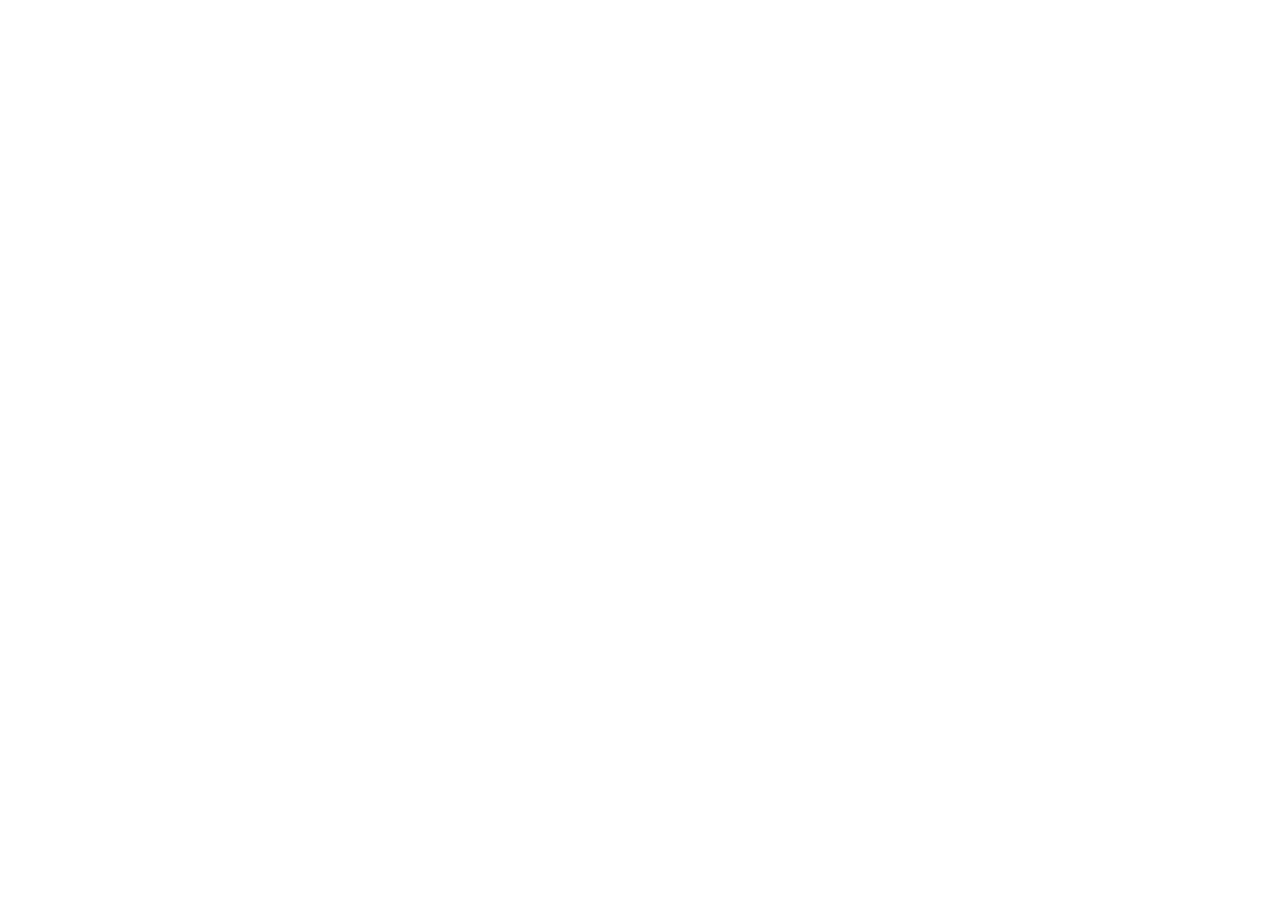
==== commit 76edf1e0: "Launch AgentX AI Course October site" ====
--- a/concepts/index.html
+++ b/concepts/index.html
@@ -3,1423 +3,20 @@
 <head>
   <meta charset="utf-8">
   <meta name="viewport" content="width=device-width, initial-scale=1">
-  <meta name="color-scheme" content="dark light">
-  <meta name="description" content="A self-contained concept studio comparing three original Sol directions for Agentic AI Weekend.">
-  <meta name="robots" content="noindex, nofollow">
-  <meta http-equiv="Content-Security-Policy" content="default-src 'none'; style-src 'unsafe-inline'; script-src 'unsafe-inline'; img-src data:; font-src 'none'; connect-src 'none'; media-src 'none'; object-src 'none'; base-uri 'none'; form-action 'none'">
-  <title>Sol Concept Studio | Agentic AI Weekend</title>
-  <style>
-    :root {
-      --studio-ink: #111419;
-      --studio-paper: #eef1ed;
-      --studio-soft: #aeb6b5;
-      --studio-line: #394047;
-      --studio-accent: #e76b45;
-      --focus-outer: #fffdf5;
-      --focus-inner: #f26a3d;
-      --content: 1280px;
-      --gutter: clamp(1rem, 4vw, 4rem);
-      --radius: 0;
-      color-scheme: dark;
-      font-family: Inter, ui-sans-serif, system-ui, -apple-system, BlinkMacSystemFont, "Segoe UI", sans-serif;
-      font-synthesis: none;
-      text-rendering: optimizeLegibility;
-    }
-
-    * { box-sizing: border-box; }
-    html { scroll-behavior: smooth; }
-    body {
-      margin: 0;
-      min-width: 0;
-      overflow-x: hidden;
-      background: var(--studio-ink);
-      color: var(--studio-paper);
-      font-size: 17px;
-      line-height: 1.55;
-    }
-    button, input, a { font: inherit; }
-    button, a { -webkit-tap-highlight-color: transparent; }
-    button { color: inherit; }
-    a { color: inherit; text-underline-offset: .2em; }
-    img, svg { display: block; max-width: 100%; }
-    section, article, figure, div, nav, header, footer, main { min-width: 0; }
-    p, li, dd { max-width: 68ch; }
-    h1, h2, h3, p { margin-top: 0; }
-    h2, h3 { text-wrap: balance; }
-    :focus-visible {
-      outline: 3px solid var(--focus-outer);
-      outline-offset: 4px;
-      box-shadow: 0 0 0 6px var(--focus-inner);
-    }
-    .skip-link {
-      position: fixed;
-      z-index: 1000;
-      top: .75rem;
-      left: .75rem;
-      min-height: 44px;
-      padding: .7rem 1rem;
-      background: #fff;
-      color: #111;
-      transform: translateY(-180%);
-    }
-    .skip-link:focus { transform: translateY(0); }
-    .wrap { width: min(100%, var(--content)); margin-inline: auto; padding-inline: var(--gutter); }
-    .eyebrow {
-      margin: 0 0 .75rem;
-      color: var(--studio-soft);
-      font-size: .77rem;
-      font-weight: 800;
-      letter-spacing: .16em;
-      text-transform: uppercase;
-    }
-    .small { font-size: .91rem; }
-    .tabular { font-variant-numeric: tabular-nums; }
-    .interactive-only { display: none; }
-    .js .interactive-only { display: block; }
-    .js .static-fallback { display: none; }
-    .sr-only {
-      position: absolute;
-      width: 1px;
-      height: 1px;
-      padding: 0;
-      margin: -1px;
-      overflow: hidden;
-      clip: rect(0, 0, 0, 0);
-      white-space: nowrap;
-      border: 0;
-    }
-
-    /* Studio introduction */
-    .studio-intro {
-      position: relative;
-      isolation: isolate;
-      padding: clamp(4.5rem, 10vw, 9rem) 0 clamp(3rem, 7vw, 6rem);
-      background: #111419;
-      overflow: hidden;
-    }
-    .studio-intro::before {
-      content: "";
-      position: absolute;
-      inset: 0;
-      z-index: -1;
-      background-image:
-        linear-gradient(90deg, transparent 0 49.8%, rgba(255,255,255,.045) 49.8% 50.2%, transparent 50.2%),
-        linear-gradient(rgba(255,255,255,.04) 1px, transparent 1px);
-      background-size: min(100%, 720px) 100%, 100% 48px;
-      opacity: .65;
-    }
-    .intro-grid {
-      display: grid;
-      grid-template-columns: minmax(0, 1.15fr) minmax(18rem, .85fr);
-      gap: clamp(2rem, 7vw, 7rem);
-      align-items: end;
-    }
-    .studio-intro h1 {
-      max-width: 12ch;
-      margin-bottom: 1.25rem;
-      font-size: clamp(3.2rem, 8vw, 7.8rem);
-      line-height: .88;
-      letter-spacing: -.065em;
-      text-transform: uppercase;
-    }
-    .intro-lede {
-      max-width: 58ch;
-      margin-bottom: 0;
-      color: #cdd3d1;
-      font-size: clamp(1.05rem, 1.5vw, 1.3rem);
-    }
-    .recommendation-callout {
-      border-top: 8px solid #95d9e4;
-      padding-top: 1.25rem;
-    }
-    .recommendation-callout strong {
-      display: block;
-      margin-bottom: .45rem;
-      color: #95d9e4;
-      font-size: clamp(1.55rem, 3vw, 2.4rem);
-      line-height: 1;
-      text-transform: uppercase;
-    }
-    .recommendation-callout p { margin-bottom: 0; color: #d7dddb; }
-
-    .truth-rail {
-      display: grid;
-      grid-template-columns: repeat(5, minmax(0, 1fr));
-      gap: 0;
-      margin: clamp(2.5rem, 6vw, 5rem) 0 0;
-      padding: 0;
-      border-block: 1px solid #444b51;
-      list-style: none;
-    }
-    .truth-rail li {
-      min-height: 88px;
-      padding: 1rem 1rem 1rem 0;
-      border-right: 1px solid #444b51;
-      font-size: .84rem;
-      line-height: 1.35;
-      text-transform: uppercase;
-      letter-spacing: .055em;
-    }
-    .truth-rail li + li { padding-left: 1rem; }
-    .truth-rail li:last-child { border-right: 0; }
-    .truth-rail b { display: block; margin-bottom: .25rem; color: #fff; }
-
-    .switcher-zone { padding: clamp(2.5rem, 6vw, 5rem) 0; background: #181c21; }
-    .fallback-jumps, .concept-switcher {
-      display: grid;
-      grid-template-columns: repeat(3, minmax(0, 1fr));
-      border-block: 1px solid #525a62;
-    }
-    .fallback-jumps a, .concept-switcher button {
-      min-height: 64px;
-      padding: .85rem 1rem;
-      border: 0;
-      border-right: 1px solid #525a62;
-      background: transparent;
-      color: #e8ecea;
-      text-align: left;
-      text-decoration: none;
-      cursor: pointer;
-    }
-    .fallback-jumps a:last-child, .concept-switcher button:last-child { border-right: 0; }
-    .concept-switcher button[aria-pressed="true"] {
-      background: #eef1ed;
-      color: #111419;
-    }
-    .switch-index { display: block; margin-bottom: .25rem; font-size: .72rem; font-weight: 800; letter-spacing: .12em; }
-    .switch-name { display: block; font-size: clamp(1rem, 2vw, 1.25rem); font-weight: 800; }
-    .switch-readout {
-      display: grid;
-      grid-template-columns: 1fr 1fr auto;
-      gap: 1.5rem;
-      align-items: center;
-      min-height: 130px;
-      padding: 1.25rem 0;
-      border-bottom: 1px solid #525a62;
-    }
-    .switch-readout p { margin: 0; }
-    .switch-readout b { display: block; margin-bottom: .2rem; color: #fff; }
-    .open-prototype {
-      display: inline-flex;
-      align-items: center;
-      justify-content: center;
-      min-height: 48px;
-      padding: .7rem 1rem;
-      border: 2px solid #eef1ed;
-      text-decoration: none;
-      font-weight: 800;
-    }
-    .comparison-heading { margin: clamp(2.5rem, 5vw, 4rem) 0 1.25rem; font-size: clamp(1.5rem, 3vw, 2.2rem); }
-    .comparison-lanes {
-      display: grid;
-      grid-template-columns: repeat(3, minmax(0, 1fr));
-      border-top: 1px solid #525a62;
-      border-bottom: 1px solid #525a62;
-    }
-    .comparison-lane { padding: 1.25rem 1.5rem 1.5rem 0; border-right: 1px solid #525a62; }
-    .comparison-lane + .comparison-lane { padding-left: 1.5rem; }
-    .comparison-lane:last-child { border-right: 0; }
-    .comparison-lane h3 { margin-bottom: 1rem; font-size: 1.25rem; }
-    .comparison-lane dl { display: grid; grid-template-columns: 6.5rem 1fr; gap: .55rem .75rem; margin: 0; }
-    .comparison-lane dt { color: #929c9d; font-size: .78rem; font-weight: 800; letter-spacing: .08em; text-transform: uppercase; }
-    .comparison-lane dd { margin: 0; font-size: .92rem; }
-    .recommend-mark { color: #95d9e4; }
-
-    /* Shared scene shell */
-    .concept-scene { position: relative; isolation: isolate; overflow: clip; }
-    .scene-topline {
-      display: flex;
-      gap: 1rem;
-      align-items: baseline;
-      justify-content: space-between;
-      padding-bottom: 1rem;
-      border-bottom: 1px solid currentColor;
-    }
-    .scene-number { font-size: .78rem; font-weight: 900; letter-spacing: .14em; text-transform: uppercase; }
-    .scene-topline p { max-width: 48ch; margin: 0; text-align: right; }
-    .scene-title { margin: 1.2rem 0 1rem; font-size: clamp(3rem, 7.8vw, 7.6rem); line-height: .88; letter-spacing: -.06em; }
-    .scene-thesis { max-width: 58ch; font-size: clamp(1.05rem, 1.7vw, 1.3rem); }
-    .scene-kicker { font-weight: 800; letter-spacing: .08em; text-transform: uppercase; }
-    .prototype-note { font-size: .85rem; opacity: .76; }
-    .control-button {
-      min-height: 48px;
-      padding: .75rem 1rem;
-      border: 2px solid currentColor;
-      border-radius: 0;
-      background: transparent;
-      font-weight: 800;
-      cursor: pointer;
-    }
-    .control-button[disabled] { cursor: not-allowed; opacity: .42; }
-
-    /* Clearance Bench */
-    .bench-scene {
-      padding: clamp(3rem, 8vw, 7rem) 0;
-      background: #111619;
-      color: #f4f1e8;
-    }
-    .bench-scene::before {
-      content: "";
-      position: absolute;
-      inset: auto -8vw 9% 14vw;
-      height: 60%;
-      z-index: -1;
-      border: 1px solid #495552;
-      background: #28312f;
-      transform: skewY(-2deg);
-      box-shadow: 0 38px 0 #0b0f11;
-    }
-    .bench-head { max-width: 920px; margin-bottom: clamp(2.5rem, 6vw, 5rem); }
-    .bench-head .scene-title { font-stretch: condensed; text-transform: uppercase; }
-    .bench-rig {
-      --bench-step: 4;
-      position: relative;
-      min-height: 520px;
-      padding: clamp(2rem, 5vw, 4rem);
-      border-block: 1px solid #68736f;
-      background: #252e2c;
-      box-shadow: 0 28px 0 #0b0f11;
-    }
-    .bench-rig::after {
-      content: "WORK ADVANCES ONLY BY HUMAN CLEARANCE";
-      position: absolute;
-      right: 1rem;
-      bottom: .7rem;
-      color: #9da8a3;
-      font-size: .68rem;
-      font-weight: 800;
-      letter-spacing: .12em;
-    }
-    .bench-rail {
-      position: absolute;
-      top: 51%;
-      left: 6%;
-      right: 6%;
-      height: 14px;
-      background: #aeb8b4;
-      box-shadow: inset 0 4px 0 #d4dcda, inset 0 -5px 0 #59635f;
-    }
-    .bench-rail::before {
-      content: "";
-      position: absolute;
-      inset: -11px 0;
-      background: repeating-linear-gradient(90deg, transparent 0 8.8%, #75807c 8.8% 9.1%);
-      opacity: .7;
-    }
-    .bench-carrier {
-      position: absolute;
-      z-index: 4;
-      top: calc(51% - 34px);
-      left: calc(6% + (var(--bench-step) * 22%));
-      width: 72px;
-      height: 68px;
-      border: 4px solid #111619;
-      background: #e85d36;
-      box-shadow: 0 10px 0 rgba(0,0,0,.35);
-      transform: translateX(-10%);
-      transition: left 360ms cubic-bezier(.2,.8,.2,1);
-    }
-    .bench-carrier::before { content: "MISSION"; position: absolute; inset: 18px 4px auto; color: #111619; font-size: .63rem; font-weight: 900; text-align: center; }
-    .bench-fixtures {
-      position: relative;
-      z-index: 2;
-      display: grid;
-      grid-template-columns: repeat(5, minmax(0, 1fr));
-      gap: 1rem;
-      min-height: 360px;
-      margin: 0;
-      padding: 0;
-      list-style: none;
-    }
-    .fixture {
-      display: grid;
-      grid-template-rows: 1fr auto;
-      align-items: start;
-      min-width: 0;
-      color: #b9c2be;
-    }
-    .fixture-object { position: relative; width: min(100%, 120px); height: 120px; margin-inline: auto; }
-    .fixture-object::before, .fixture-object::after { content: ""; position: absolute; }
-    .fixture-clamp::before { inset: 8px 20px; border: 13px solid #7fa7b8; border-bottom: 0; }
-    .fixture-clamp::after { left: 50%; bottom: 0; width: 18px; height: 64px; background: #b9c2be; transform: translateX(-50%); }
-    .fixture-route::before { inset: 18px 10px; border: 4px solid #b9c2be; transform: rotate(-8deg); }
-    .fixture-route::after { left: 24px; top: 43px; width: 68px; height: 4px; background: #e85d36; transform: rotate(18deg); }
-    .fixture-tools::before { inset: 15px; background: radial-gradient(circle at 20% 50%, #7fa7b8 0 9px, transparent 10px), radial-gradient(circle at 50% 50%, #7fa7b8 0 9px, transparent 10px), radial-gradient(circle at 80% 50%, transparent 0 7px, #b9c2be 8px 10px, transparent 11px); }
-    .fixture-tools::after { inset: 25px 4px; border-block: 2px solid #b9c2be; }
-    .fixture-inspect::before { left: 19px; top: 12px; width: 62px; height: 62px; border: 7px solid #7fa7b8; border-radius: 50%; }
-    .fixture-inspect::after { right: 15px; bottom: 15px; width: 48px; height: 8px; background: #b9c2be; transform: rotate(45deg); }
-    .fixture-release::before { left: 49%; top: 0; bottom: 0; width: 12px; background: #e85d36; transform: translateX(-50%); }
-    .fixture-release::after { left: 13px; right: 13px; top: 20px; height: 20px; background: #e85d36; box-shadow: 0 62px 0 #7fa7b8; }
-    .fixture-label { padding: .75rem 0 0; border-top: 2px solid #64706c; }
-    .fixture-label b { display: block; color: #f4f1e8; font-size: .92rem; }
-    .fixture-label span { display: block; margin-top: .25rem; font-size: .78rem; line-height: 1.35; }
-    .bench-rig[data-state="0"] .fixture:nth-child(1),
-    .bench-rig[data-state="1"] .fixture:nth-child(2),
-    .bench-rig[data-state="2"] .fixture:nth-child(3),
-    .bench-rig[data-state="3"] .fixture:nth-child(4),
-    .bench-rig[data-state="4"] .fixture:nth-child(5) { color: #fff; }
-    .bench-rig[data-state="0"] .fixture:nth-child(1) .fixture-label,
-    .bench-rig[data-state="1"] .fixture:nth-child(2) .fixture-label,
-    .bench-rig[data-state="2"] .fixture:nth-child(3) .fixture-label,
-    .bench-rig[data-state="3"] .fixture:nth-child(4) .fixture-label,
-    .bench-rig[data-state="4"] .fixture:nth-child(5) .fixture-label { border-color: #e85d36; }
-    .bench-rig[data-state="4"] .fixture-release::before { transform: translateX(-50%) rotate(82deg); transform-origin: 50% 16px; }
-    .bench-controls {
-      display: grid;
-      grid-template-columns: minmax(0, 1fr) auto;
-      gap: 1.25rem;
-      align-items: center;
-      margin-top: 2.2rem;
-    }
-    .bench-status { min-height: 112px; padding-left: 1rem; border-left: 8px solid #7fa7b8; }
-    .bench-status .state-count { color: #aab4b0; font-size: .77rem; font-weight: 900; letter-spacing: .13em; text-transform: uppercase; }
-    .bench-status h3 { margin: .25rem 0 .25rem; font-size: clamp(1.35rem, 3vw, 2.2rem); }
-    .bench-status p { margin: 0; color: #c7cfcc; }
-    .bench-actions { display: flex; flex-wrap: wrap; justify-content: flex-end; gap: .7rem; }
-    .bench-advance { min-width: 210px; background: #e85d36; border-color: #e85d36; color: #111619; }
-    .bench-reset { border-color: #aeb8b4; color: #f4f1e8; }
-    .bench-fallback {
-      margin-top: 2rem;
-      padding: 1.5rem 1.5rem 1.5rem 3rem;
-      border-left: 8px solid #7fa7b8;
-      background: #1b2221;
-    }
-    .bench-fallback li + li { margin-top: .65rem; }
-
-    /* Workpiece */
-    .workpiece-scene {
-      --day-bg: #dceef2;
-      --day-ink: #0d1720;
-      padding: clamp(3rem, 8vw, 7rem) 0;
-      background: var(--day-bg);
-      color: var(--day-ink);
-      transition: background-color 400ms ease, color 250ms ease;
-    }
-    .workpiece-scene[data-day="friday"] { --day-bg: #10161f; --day-ink: #f7f9f8; }
-    .workpiece-scene[data-day="saturday"] { --day-bg: #254f74; --day-ink: #fff; }
-    .workpiece-scene[data-day="sunday"] { --day-bg: #dceef2; --day-ink: #0d1720; }
-    .workpiece-scene::after {
-      content: attr(data-day-label);
-      position: absolute;
-      z-index: -1;
-      right: -.02em;
-      top: 10rem;
-      color: currentColor;
-      font-size: clamp(6rem, 22vw, 21rem);
-      font-weight: 900;
-      line-height: .7;
-      letter-spacing: -.08em;
-      opacity: .045;
-      text-transform: uppercase;
-      white-space: nowrap;
-    }
-    .workpiece-head { max-width: 980px; }
-    .recommend-pill {
-      display: inline-block;
-      margin: 0 0 .8rem;
-      padding: .35rem .55rem;
-      background: #0d1720;
-      color: #95d9e4;
-      font-size: .76rem;
-      font-weight: 900;
-      letter-spacing: .12em;
-      text-transform: uppercase;
-    }
-    .workpiece-stage {
-      display: grid;
-      grid-template-columns: minmax(0, .75fr) minmax(19rem, 1.25fr);
-      gap: clamp(2rem, 7vw, 7rem);
-      align-items: center;
-      margin-top: clamp(2.5rem, 6vw, 5rem);
-    }
-    .day-controls { display: grid; grid-template-columns: repeat(3, 1fr); border-block: 2px solid currentColor; }
-    .day-controls button {
-      min-height: 56px;
-      padding: .75rem .5rem;
-      border: 0;
-      border-right: 1px solid currentColor;
-      background: transparent;
-      color: inherit;
-      font-weight: 850;
-      cursor: pointer;
-    }
-    .day-controls button:last-child { border-right: 0; }
-    .day-controls button[aria-current="true"] { background: #f7f9f8; color: #0d1720; }
-    .day-reading { padding: 1.5rem 0; border-bottom: 1px solid currentColor; }
-    .day-reading .time-label { font-size: .77rem; font-weight: 900; letter-spacing: .12em; text-transform: uppercase; }
-    .day-reading h3 { margin: .4rem 0; font-size: clamp(1.65rem, 4vw, 3.4rem); }
-    .day-reading p { margin-bottom: 0; }
-    .approval-actions { display: flex; flex-wrap: wrap; gap: .75rem; padding-top: 1.5rem; }
-    .approval-actions[hidden] { display: none; }
-    .approve-button { background: #174ea6; border-color: #174ea6; color: #fff; }
-    .revise-button { background: transparent; }
-    .workpiece-shell { position: relative; min-height: 660px; padding: clamp(1rem, 4vw, 2.2rem); }
-    .workpiece-shell::before {
-      content: "";
-      position: absolute;
-      inset: 6% 1% 0 8%;
-      background: rgba(13,23,32,.16);
-      transform: rotate(2.2deg);
-    }
-    .workpiece-sheet {
-      position: relative;
-      min-height: 610px;
-      padding: clamp(1.4rem, 4vw, 3rem);
-      background: #f7f9f8;
-      color: #0d1720;
-      box-shadow: 0 32px 0 rgba(13,23,32,.18);
-      clip-path: polygon(0 0, 88% 0, 88% 5%, 100% 5%, 100% 100%, 0 100%);
-    }
-    .workpiece-sheet::after {
-      content: "ILLUSTRATIVE COURSE WORK";
-      position: absolute;
-      right: -3.3rem;
-      top: 50%;
-      color: #5c6770;
-      font-size: .68rem;
-      font-weight: 900;
-      letter-spacing: .13em;
-      transform: rotate(90deg);
-    }
-    .sheet-register { display: flex; justify-content: space-between; padding: 0 13% .7rem 0; border-bottom: 2px solid #0d1720; font-size: .68rem; font-weight: 900; letter-spacing: .12em; }
-    .rough-goal { margin: 2rem 0; font-size: clamp(1.55rem, 3vw, 2.6rem); font-weight: 750; line-height: 1.1; }
-    .trace-mark {
-      position: relative;
-      margin: 1rem 0;
-      padding: .7rem .8rem .7rem 1.1rem;
-      border-left: 5px solid;
-      background: #edf0ef;
-      opacity: 1;
-      transform: translateY(0);
-      transition: opacity 260ms ease, transform 260ms ease;
-    }
-    .trace-mark b { display: block; margin-bottom: .2rem; }
-    .mark-human { border-color: #174ea6; color: #174ea6; }
-    .mark-agent { border-color: #343b43; color: #343b43; }
-    .mark-evidence { border-color: #b94726; color: #8d321a; }
-    .mark-memory { border-left-width: 12px; border-color: #174ea6; background: #dbe6f4; color: #174ea6; }
-    .workpiece-scene[data-day="friday"] .mark-saturday,
-    .workpiece-scene[data-day="friday"] .mark-sunday,
-    .workpiece-scene[data-day="saturday"] .mark-sunday { opacity: .09; transform: translateY(10px); }
-    .acetate {
-      position: absolute;
-      z-index: 2;
-      top: 15%;
-      right: 6%;
-      width: 31%;
-      height: 43%;
-      border: 1px solid rgba(23,78,166,.35);
-      background: rgba(189,218,238,.42);
-      color: #174ea6;
-      transform: rotate(3deg);
-      transition: opacity 260ms ease, transform 260ms ease;
-    }
-    .acetate span { position: absolute; right: .4rem; bottom: .4rem; font-size: .65rem; font-weight: 900; letter-spacing: .1em; writing-mode: vertical-rl; }
-    .workpiece-scene[data-day="sunday"] .acetate { opacity: .3; transform: translate(15%, -7%) rotate(9deg); }
-    .approval-gate {
-      margin-top: 1.5rem;
-      padding: 1rem;
-      border: 3px solid #174ea6;
-      color: #174ea6;
-      font-weight: 900;
-      letter-spacing: .08em;
-      text-align: center;
-      text-transform: uppercase;
-    }
-    .workpiece-scene[data-approval="approved"] .approval-gate { background: #174ea6; color: #fff; }
-    .workpiece-scene[data-approval="revise"] .approval-gate { border-color: #b94726; color: #8d321a; }
-    .workpiece-static {
-      display: grid;
-      grid-template-columns: repeat(3, minmax(0, 1fr));
-      margin-top: 2rem;
-      padding: 0;
-      border-top: 2px solid currentColor;
-      list-style: none;
-    }
-    .workpiece-static li { padding: 1rem 1rem 0 0; }
-    .workpiece-static li + li { padding-left: 1rem; border-left: 1px solid currentColor; }
-    .workpiece-static b { display: block; margin-bottom: .3rem; }
-
-    /* Working Score */
-    .score-scene {
-      padding: clamp(3rem, 8vw, 7rem) 0;
-      background: #111b2b;
-      color: #f4f2e9;
-    }
-    .score-scene::before {
-      content: "";
-      position: absolute;
-      z-index: -1;
-      inset: 0;
-      background: repeating-linear-gradient(90deg, transparent 0 79px, rgba(200,210,223,.065) 79px 80px);
-    }
-    .score-head { max-width: 980px; }
-    .score-board {
-      --trace-width: 100%;
-      position: relative;
-      margin-top: clamp(2.5rem, 6vw, 5rem);
-      padding: clamp(1.2rem, 4vw, 3.5rem);
-      border-block: 1px solid #607086;
-      background: #0e1827;
-    }
-    .score-board::after {
-      content: "A CONTROLLED REHEARSAL. NOTHING IS SENT, SAVED, OR UPLOADED.";
-      display: block;
-      margin-top: 2rem;
-      color: #94a9c5;
-      font-size: .72rem;
-      font-weight: 900;
-      letter-spacing: .11em;
-    }
-    .score-route {
-      position: relative;
-      display: grid;
-      grid-template-columns: minmax(10rem, .85fr) minmax(10rem, .85fr) minmax(14rem, 1.3fr);
-      gap: clamp(1rem, 4vw, 4rem);
-      align-items: center;
-      min-height: 390px;
-    }
-    .score-route::before {
-      content: "";
-      position: absolute;
-      z-index: 0;
-      top: 50%;
-      left: 3%;
-      width: 94%;
-      height: 4px;
-      background: #3f69b1;
-      transform-origin: left;
-      transform: scaleX(var(--trace-scale, 1));
-      transition: transform 380ms ease;
-    }
-    .score-board[data-score-state="setup"] { --trace-scale: .08; }
-    .score-board[data-score-state="proof"] { --trace-scale: .3; }
-    .score-board[data-score-state="stop"] { --trace-scale: .52; }
-    .score-board[data-score-state="review"] { --trace-scale: .78; }
-    .score-board[data-score-state="returned"] { --trace-scale: .9; }
-    .score-board[data-score-state="approved"] { --trace-scale: 1; }
-    .score-origin, .score-cues, .score-artifact { position: relative; z-index: 2; min-width: 0; }
-    .score-origin { align-self: start; padding-top: 1rem; }
-    .score-origin h3 { margin-bottom: .4rem; font-size: 1.5rem; }
-    .note-fragments { margin: 1rem 0 0; padding: 0; list-style: none; }
-    .note-fragments li { width: fit-content; margin: .45rem 0; padding: .35rem .55rem; background: #f4f2e9; color: #29313d; font-size: .84rem; transform: rotate(-1deg); }
-    .note-fragments li:nth-child(2) { transform: translateX(1rem) rotate(1deg); }
-    .score-cues { display: grid; gap: 1.1rem; }
-    .cue-bar {
-      position: relative;
-      min-height: 68px;
-      padding: .85rem 1rem;
-      background: #d85b3f;
-      color: #141b25;
-      clip-path: polygon(0 0, 97% 0, 100% 14%, 97% 100%, 0 100%, 3% 50%);
-      opacity: 1;
-      transform: translateY(0);
-      transition: opacity 220ms ease, transform 220ms ease;
-    }
-    .cue-bar b { display: block; font-size: .72rem; letter-spacing: .12em; text-transform: uppercase; }
-    .cue-bar span { display: block; font-weight: 800; line-height: 1.25; }
-    .score-board[data-score-state="setup"] .proof-cue,
-    .score-board[data-score-state="setup"] .stop-cue,
-    .score-board[data-score-state="proof"] .stop-cue { opacity: .32; transform: translateY(8px); }
-    .score-artifact {
-      align-self: stretch;
-      padding: clamp(1rem, 3vw, 2rem);
-      background: #f4f2e9;
-      color: #29313d;
-      box-shadow: 12px 14px 0 #263855;
-    }
-    .artifact-label { font-size: .7rem; font-weight: 900; letter-spacing: .12em; text-transform: uppercase; }
-    .score-artifact h3 { margin: .5rem 0 1rem; font-size: clamp(1.4rem, 3vw, 2.25rem); }
-    .claim {
-      margin: 1rem 0;
-      padding: .8rem;
-      border-left: 8px solid #d85b3f;
-      background: #e7e2d8;
-      color: #6b2b20;
-      font-weight: 750;
-    }
-    .claim small { display: block; margin-top: .25rem; font-weight: 700; }
-    .approved-stamp {
-      margin-top: 1.5rem;
-      padding: .65rem;
-      border: 4px solid #d85b3f;
-      color: #8b3625;
-      font-size: 1.05rem;
-      font-weight: 900;
-      letter-spacing: .1em;
-      text-align: center;
-      text-transform: uppercase;
-      opacity: 1;
-    }
-    .score-board[data-score-state="setup"] .score-artifact,
-    .score-board[data-score-state="proof"] .score-artifact,
-    .score-board[data-score-state="stop"] .score-artifact { opacity: .48; }
-    .score-board:not([data-score-state="approved"]) .approved-stamp { opacity: .13; }
-    .score-controls { display: grid; grid-template-columns: repeat(5, minmax(0, 1fr)); gap: .7rem; margin-top: 1.5rem; }
-    .output-choice {
-      display: grid;
-      grid-template-columns: repeat(2, minmax(0, 1fr));
-      gap: .5rem;
-      margin: 0 0 1rem;
-      padding: 0;
-      border: 0;
-    }
-    .output-choice legend { margin-bottom: .5rem; font-weight: 800; }
-    .output-choice label {
-      position: relative;
-      display: flex;
-      align-items: center;
-      min-height: 48px;
-      padding: .65rem .75rem .65rem 2.6rem;
-      border: 2px solid #94a9c5;
-      cursor: pointer;
-    }
-    .output-choice input { position: absolute; left: .8rem; width: 18px; height: 18px; accent-color: #d85b3f; }
-    .score-controls button { min-height: 58px; padding: .55rem; font-size: .86rem; line-height: 1.2; }
-    .score-controls button:not([disabled]) { background: #3f69b1; border-color: #7190c6; }
-    .score-controls .human-action:not([disabled]) { background: #d85b3f; border-color: #d85b3f; color: #141b25; }
-    .score-reset { margin-top: .75rem; }
-    .score-fallback {
-      margin-top: 2rem;
-      padding: 1.5rem 1.5rem 1.5rem 3rem;
-      border-left: 8px solid #d85b3f;
-      background: #f4f2e9;
-      color: #29313d;
-    }
-    .score-fallback li + li { margin-top: .65rem; }
-
-    /* Shared facts / invitation */
-    .studio-constants { padding: clamp(3rem, 8vw, 7rem) 0; background: #eef1ed; color: #14181d; }
-    .studio-constants > .wrap > .eyebrow { color: #596367; }
-    .studio-constants h2 { max-width: 13ch; font-size: clamp(2.6rem, 7vw, 6.8rem); line-height: .9; letter-spacing: -.055em; text-transform: uppercase; }
-    .constants-grid { display: grid; grid-template-columns: .72fr 1.28fr; gap: clamp(2rem, 7vw, 7rem); margin-top: 2.5rem; }
-    .schedule-rule, .tuition-rule { margin: 0; padding: 0; list-style: none; border-top: 4px solid #14181d; }
-    .schedule-rule li, .tuition-rule li { position: relative; padding: 1.2rem 0 1.2rem 1.5rem; border-bottom: 1px solid #697174; }
-    .schedule-rule li::before, .tuition-rule li::before { content: ""; position: absolute; top: 1.55rem; left: 0; width: 10px; height: 10px; background: #174ea6; }
-    .tuition-rule li::before { background: #d85b3f; }
-    .schedule-rule b, .tuition-rule b { display: block; font-size: 1.03rem; }
-    .schedule-rule span, .tuition-rule span { color: #3f484d; }
-    .tuition-price { color: #14181d !important; font-size: clamp(1.6rem, 3vw, 2.6rem); font-weight: 900; }
-    .readiness-line { margin: 2.5rem 0 0; padding: 1.25rem 0; border-block: 1px solid #697174; font-size: clamp(1.05rem, 2vw, 1.28rem); }
-    .final-invite {
-      display: grid;
-      grid-template-columns: 1fr auto;
-      gap: 1.5rem;
-      align-items: center;
-      margin-top: 2.5rem;
-      padding-top: 2rem;
-      border-top: 10px solid #14181d;
-    }
-    .final-invite h3 { margin-bottom: .5rem; font-size: clamp(1.6rem, 4vw, 3.4rem); }
-    .final-invite p { margin-bottom: 0; }
-    .mailto-button {
-      display: inline-flex;
-      align-items: center;
-      justify-content: center;
-      min-height: 56px;
-      padding: .8rem 1.25rem;
-      background: #d85b3f;
-      color: #14181d;
-      font-weight: 900;
-      text-decoration: none;
-    }
-    .mailto-note { margin-top: .75rem !important; color: #3f484d; font-size: .9rem; overflow-wrap: anywhere; }
-    .mailto-note a { display: inline-flex; align-items: center; min-height: 44px; }
-    footer { padding: 1.5rem var(--gutter); background: #111419; color: #aeb6b5; font-size: .82rem; }
-    footer .footer-inner { width: min(100%, var(--content)); margin-inline: auto; display: flex; justify-content: space-between; gap: 1rem; }
-
-    @media (max-width: 899px) {
-      :root { --gutter: 1.5rem; }
-      .intro-grid, .workpiece-stage, .constants-grid { grid-template-columns: 1fr; }
-      .intro-grid { gap: 2.5rem; }
-      .studio-intro h1 { max-width: 10ch; }
-      .truth-rail { grid-template-columns: repeat(2, minmax(0, 1fr)); }
-      .truth-rail li { border-bottom: 1px solid #444b51; }
-      .truth-rail li:nth-child(2n) { border-right: 0; }
-      .truth-rail li:last-child { grid-column: 1 / -1; border-bottom: 0; }
-      .switch-readout { grid-template-columns: 1fr 1fr; }
-      .open-prototype { grid-column: 1 / -1; }
-      .comparison-lanes { grid-template-columns: 1fr; }
-      .comparison-lane, .comparison-lane + .comparison-lane { padding: 1.25rem 0; border-right: 0; border-bottom: 1px solid #525a62; }
-      .comparison-lane:last-child { border-bottom: 0; }
-      .bench-rig { min-height: 820px; padding: 2rem 1.2rem 2.5rem 5.7rem; }
-      .bench-rail { top: 5%; bottom: 8%; left: 42px; right: auto; width: 14px; height: auto; }
-      .bench-rail::before { inset: 0 -11px; background: repeating-linear-gradient(180deg, transparent 0 8.8%, #75807c 8.8% 9.1%); }
-      .bench-carrier {
-        top: calc(7% + (var(--bench-step) * 20%));
-        left: 14px;
-        width: 70px;
-        height: 58px;
-        transform: none;
-        transition: top 320ms cubic-bezier(.2,.8,.2,1);
-      }
-      .bench-fixtures { grid-template-columns: 1fr; min-height: 720px; gap: .4rem; }
-      .fixture { grid-template-columns: 92px 1fr; grid-template-rows: 1fr; align-items: center; }
-      .fixture-object { width: 78px; height: 78px; transform: scale(.68); transform-origin: center; }
-      .fixture-label { padding: .6rem 0 .6rem .8rem; border-top: 0; border-left: 2px solid #64706c; }
-      .bench-rig[data-state="0"] .fixture:nth-child(1) .fixture-label,
-      .bench-rig[data-state="1"] .fixture:nth-child(2) .fixture-label,
-      .bench-rig[data-state="2"] .fixture:nth-child(3) .fixture-label,
-      .bench-rig[data-state="3"] .fixture:nth-child(4) .fixture-label,
-      .bench-rig[data-state="4"] .fixture:nth-child(5) .fixture-label { border-color: #e85d36; }
-      .bench-controls { grid-template-columns: 1fr; }
-      .bench-actions { justify-content: flex-start; }
-      .workpiece-shell { min-height: 630px; padding-inline: 0; }
-      .workpiece-sheet::after { display: none; }
-      .acetate { top: 33%; right: 0; width: 30%; height: 35%; }
-      .workpiece-stage { gap: 1.5rem; }
-      .score-route { grid-template-columns: 1fr; gap: 1.25rem; padding-left: 2rem; }
-      .score-route::before { top: 2%; bottom: 2%; left: .65rem; width: 4px; height: 96%; transform-origin: top; transform: scaleY(var(--trace-scale, 1)); }
-      .score-cues { padding-block: .5rem; }
-      .score-artifact { min-height: 360px; }
-      .score-controls { grid-template-columns: repeat(2, minmax(0, 1fr)); }
-      .score-controls button:last-child { grid-column: 1 / -1; }
-      .final-invite { grid-template-columns: 1fr; }
-      .final-invite .mailto-button { width: 100%; }
-    }
-
-    @media (max-width: 560px) {
-      :root { --gutter: 1.25rem; }
-      body { font-size: 17px; }
-      .studio-intro { padding-top: 4rem; }
-      .studio-intro h1 { font-size: clamp(3.05rem, 14vw, 3.65rem); }
-      .truth-rail { grid-template-columns: 1fr; }
-      .truth-rail li, .truth-rail li + li { min-height: 0; padding: .85rem 0; border-right: 0; }
-      .truth-rail li:last-child { grid-column: auto; }
-      .fallback-jumps, .concept-switcher { grid-template-columns: 1fr; }
-      .fallback-jumps a, .concept-switcher button { border-right: 0; border-bottom: 1px solid #525a62; }
-      .fallback-jumps a:last-child, .concept-switcher button:last-child { border-bottom: 0; }
-      .switch-readout { grid-template-columns: 1fr; gap: .8rem; }
-      .open-prototype { grid-column: auto; width: 100%; }
-      .scene-topline { display: block; }
-      .scene-topline p { margin-top: .5rem; text-align: left; }
-      .scene-title { font-size: clamp(3rem, 15vw, 4.25rem); }
-      .bench-rig { min-height: 800px; padding-left: 4.8rem; }
-      .bench-carrier { left: 4px; width: 62px; }
-      .bench-rail { left: 33px; }
-      .fixture { grid-template-columns: 60px 1fr; }
-      .fixture-object { margin-left: -11px; transform: scale(.52); }
-      .bench-controls { margin-top: 1.5rem; }
-      .bench-actions { display: grid; grid-template-columns: 1fr; }
-      .bench-advance { min-width: 0; width: 100%; }
-      .workpiece-scene::after { top: 15rem; font-size: 7rem; }
-      .day-controls button { min-width: 0; font-size: .92rem; }
-      .workpiece-shell { min-height: 650px; }
-      .workpiece-sheet { min-height: 620px; padding: 1.35rem; }
-      .sheet-register { gap: .5rem; font-size: .6rem; letter-spacing: .06em; white-space: nowrap; }
-      .rough-goal { font-size: 1.7rem; }
-      .acetate { width: 35%; right: 2%; }
-      .approval-actions { display: grid; grid-template-columns: 1fr; }
-      .approval-actions button { width: 100%; }
-      .workpiece-static { grid-template-columns: 1fr; }
-      .workpiece-static li, .workpiece-static li + li { padding: 1rem 0; border-left: 0; border-bottom: 1px solid currentColor; }
-      .output-choice { grid-template-columns: 1fr; }
-      .score-board { margin-inline: calc(var(--gutter) * -1); padding-inline: var(--gutter); }
-      .score-controls { grid-template-columns: 1fr; }
-      .score-controls button:last-child { grid-column: auto; }
-      .comparison-lane dl { grid-template-columns: 5.5rem 1fr; }
-      footer .footer-inner { display: block; }
-      footer .footer-inner span { display: block; margin-top: .4rem; }
-    }
-
-    @media (max-width: 390px) {
-      :root { --gutter: 1rem; }
-      .studio-intro h1 { font-size: 3rem; }
-      .scene-title { font-size: 3rem; }
-      .recommendation-callout strong { font-size: 1.55rem; }
-      .comparison-lane dl { grid-template-columns: 1fr; gap: .1rem; }
-      .comparison-lane dd + dt { margin-top: .55rem; }
-      .bench-rig { padding-right: .7rem; }
-      .fixture-label span { font-size: .75rem; }
-    }
-
-    @media (prefers-reduced-motion: reduce) {
-      html { scroll-behavior: auto; }
-      *, *::before, *::after { animation-duration: .01ms !important; animation-iteration-count: 1 !important; transition-duration: .01ms !important; transition-delay: 0ms !important; }
-      .js .motion-complete { display: block; }
-      .bench-carrier { left: calc(6% + (4 * 22%)); }
-      @media (max-width: 899px) { .bench-carrier { top: calc(7% + (4 * 20%)); left: 14px; } }
-      @media (max-width: 560px) { .bench-carrier { left: 4px; } }
-    }
-
-    @media (forced-colors: active) {
-      * { box-shadow: none !important; }
-      .concept-scene, .studio-intro, .switcher-zone, .studio-constants, footer { background: Canvas; color: CanvasText; }
-      .bench-rig, .workpiece-sheet, .score-board, .score-artifact, .score-fallback { background: Canvas; color: CanvasText; border: 2px solid CanvasText; }
-      .cue-bar, .bench-carrier, .mailto-button, .approve-button { background: Highlight; color: HighlightText; }
-      .trace-mark, .claim { background: Canvas; color: CanvasText; }
-    }
-
-    @media print {
-      * { color: #000 !important; background: #fff !important; box-shadow: none !important; }
-      .interactive-only { display: none !important; }
-      .static-fallback { display: block !important; }
-      .concept-scene, .studio-intro, .switcher-zone, .studio-constants { break-inside: avoid; padding-block: 2rem; }
-      .bench-rig, .workpiece-sheet, .score-board { border: 1px solid #000; }
-    }
-  </style>
+  <title>Redirecting · AgentX AI Course</title>
+  <meta name="robots" content="noindex, follow">
+  <meta http-equiv="refresh" content="0; url=https://agentxaicourse.com/">
+  <link rel="canonical" href="https://agentxaicourse.com/">
+  <link rel="icon" href="../favicon.svg" type="image/svg+xml">
+  <link rel="stylesheet" href="../styles.css">
 </head>
-<body>
-  <a class="skip-link" href="#main">Skip to concept studio</a>
-
-  <header class="studio-intro">
-    <div class="wrap">
-      <div class="intro-grid">
-        <div>
-          <p class="eyebrow">AgentX / Agentic AI Weekend / Sol concept study</p>
-          <h1>Three ways to make direction visible.</h1>
-          <p class="intro-lede">A compact concept studio for one beginner weekend: a physical clearance fixture, a workpiece changing through time, and a participatory score. Each prototype makes human judgment the final control.</p>
-        </div>
-        <aside class="recommendation-callout" aria-label="Sol recommendation">
-          <p class="eyebrow">Sol recommendation</p>
-          <strong>The Workpiece</strong>
-          <p>The clearest overall replacement: one rough artifact turns Friday uncertainty into Sunday ownership, without losing the course facts or the final human decision.</p>
-        </aside>
-      </div>
-
-      <ul class="truth-rail tabular" aria-label="Course facts shared by all concepts">
-        <li><b>September 18–20, 2026</b>Friday evening through Sunday</li>
-        <li><b>Tenafly, New Jersey</b>Exact venue shared with enrolled learners</li>
-        <li><b>16 live learning hours</b>19 total hours on site</li>
-        <li><b>In person, hands on</b>Small, high-touch cohort</li>
-        <li><b>Beginner posture</b>No prior AI, coding, or command line required</li>
-      </ul>
-    </div>
-  </header>
-
-  <main id="main">
-    <section class="switcher-zone" aria-labelledby="compare-title">
-      <div class="wrap">
-        <p class="eyebrow">Comparison switcher</p>
-
-        <nav class="fallback-jumps static-fallback" aria-label="Jump to a concept">
-          <a href="#clearance-bench"><span class="switch-index">01</span><span class="switch-name">The Clearance Bench</span></a>
-          <a href="#workpiece"><span class="switch-index">02 / Recommended</span><span class="switch-name">The Workpiece</span></a>
-          <a href="#working-score"><span class="switch-index">03</span><span class="switch-name">The Working Score</span></a>
-        </nav>
-
-        <div class="interactive-only">
-          <div class="concept-switcher" role="group" aria-label="Select a concept lens">
-            <button type="button" data-concept="bench" aria-pressed="false"><span class="switch-index">01</span><span class="switch-name">The Clearance Bench</span></button>
-            <button type="button" data-concept="workpiece" aria-pressed="true"><span class="switch-index">02 / Recommended</span><span class="switch-name">The Workpiece</span></button>
-            <button type="button" data-concept="score" aria-pressed="false"><span class="switch-index">03</span><span class="switch-name">The Working Score</span></button>
-          </div>
-          <div class="switch-readout" aria-live="polite">
-            <p><b id="lens-strength-label">Why it leads</b><span id="lens-strength">The weekend transformation is the story, not an overlay.</span></p>
-            <p><b>Watch closely</b><span id="lens-risk">Every mark must stay tied to a real learning concept.</span></p>
-            <a class="open-prototype" id="open-prototype" href="#workpiece">Open this prototype</a>
-          </div>
-        </div>
-
-        <h2 class="comparison-heading" id="compare-title">Head-to-head, without the pitch deck</h2>
-        <div class="comparison-lanes">
-          <article class="comparison-lane">
-            <h3>The Clearance Bench</h3>
-            <dl>
-              <dt>Strength</dt><dd>Most memorable physical model</dd>
-              <dt>Emotion</dt><dd>Grounded courage</dd>
-              <dt>Burden</dt><dd>Moderate</dd>
-              <dt>Build risk</dt><dd>Medium</dd>
-            </dl>
-          </article>
-          <article class="comparison-lane">
-            <h3>The Workpiece <span class="recommend-mark">/ Sol recommendation</span></h3>
-            <dl>
-              <dt>Strength</dt><dd>Best transformation story</dd>
-              <dt>Emotion</dt><dd>Quiet ownership</dd>
-              <dt>Burden</dt><dd>Moderate</dd>
-              <dt>Build risk</dt><dd>Medium</dd>
-            </dl>
-          </article>
-          <article class="comparison-lane">
-            <h3>The Working Score</h3>
-            <dl>
-              <dt>Strength</dt><dd>Strongest experiential proof</dd>
-              <dt>Emotion</dt><dd>Earned readiness</dd>
-              <dt>Burden</dt><dd>Highest</dd>
-              <dt>Build risk</dt><dd>High</dd>
-            </dl>
-          </article>
-        </div>
-      </div>
-    </section>
-
-    <section class="concept-scene bench-scene" id="clearance-bench" aria-labelledby="bench-title">
-      <div class="wrap">
-        <div class="scene-topline">
-          <span class="scene-number">Prototype 01 / Spatial</span>
-          <p>Concrete, inspectable, stoppable. A teaching workshop rather than a software diagram.</p>
-        </div>
-        <header class="bench-head">
-          <p class="eyebrow">The physical model</p>
-          <h2 class="scene-title" id="bench-title">The Clearance Bench</h2>
-          <p class="scene-thesis">Bring the work. Clamp the brief. Inspect the evidence. Nothing leaves the bench until you operate the release.</p>
-        </header>
-
-        <figure class="bench-rig" id="bench-rig" data-state="4" style="--bench-step:4" aria-labelledby="bench-caption">
-          <div class="bench-rail" aria-hidden="true"></div>
-          <div class="bench-carrier" aria-hidden="true"></div>
-          <ol class="bench-fixtures">
-            <li class="fixture">
-              <span class="fixture-object fixture-clamp" aria-hidden="true"></span>
-              <span class="fixture-label"><b>1 / Clamp the brief</b><span>Goal, context, constraints, desired output.</span></span>
-            </li>
-            <li class="fixture">
-              <span class="fixture-object fixture-route" aria-hidden="true"></span>
-              <span class="fixture-label"><b>2 / Read the route</b><span>The proposed plan is visible before work begins.</span></span>
-            </li>
-            <li class="fixture">
-              <span class="fixture-object fixture-tools" aria-hidden="true"></span>
-              <span class="fixture-label"><b>3 / Seat approved tools</b><span>Only named sockets can be reached.</span></span>
-            </li>
-            <li class="fixture">
-              <span class="fixture-object fixture-inspect" aria-hidden="true"></span>
-              <span class="fixture-label"><b>4 / Inspect and correct</b><span>Evidence passes; an unsupported claim returns.</span></span>
-            </li>
-            <li class="fixture">
-              <span class="fixture-object fixture-release" aria-hidden="true"></span>
-              <span class="fixture-label"><b>5 / Review and release</b><span>The stop bar lifts only for your final decision.</span></span>
-            </li>
-          </ol>
-
-          <div class="interactive-only">
-            <div class="bench-controls">
-              <div class="bench-status" aria-live="polite" aria-atomic="true">
-                <span class="state-count" id="bench-count">State 1 of 5</span>
-                <h3 id="bench-state-title">Clamp the brief</h3>
-                <p id="bench-state-copy">You set the goal, context, constraints, and desired output.</p>
-              </div>
-              <div class="bench-actions">
-                <button class="control-button bench-advance" id="bench-advance" type="button">Advance the work</button>
-                <button class="control-button bench-reset" id="bench-reset" type="button" hidden>Reset the bench</button>
-              </div>
-            </div>
-          </div>
-          <figcaption class="sr-only" id="bench-caption">A five-station clearance rail showing a mission moving from a clamped brief through planning, approved tools, inspection, and final human release.</figcaption>
-        </figure>
-
-        <ol class="bench-fallback static-fallback motion-complete">
-          <li><b>Clamp the brief.</b> The learner sets goal, context, constraints, and output.</li>
-          <li><b>Read the route.</b> The agent proposes a plan before work begins.</li>
-          <li><b>Seat approved tools.</b> Unapproved sockets remain physically empty.</li>
-          <li><b>Inspect and correct.</b> Unsupported claims return; memory changes require a decision.</li>
-          <li><b>Review and release.</b> The stop remains down until the learner approves.</li>
-        </ol>
-        <p class="prototype-note">No autoplay. One deliberate activation advances one clearance. The final activation is labeled Review and release.</p>
-      </div>
-    </section>
-
-    <section class="concept-scene workpiece-scene" id="workpiece" data-day="sunday" data-day-label="Sunday daylight" data-approval="approved" aria-labelledby="workpiece-title">
-      <div class="wrap">
-        <div class="scene-topline">
-          <span class="scene-number">Prototype 02 / Temporal</span>
-          <p>One artifact changes state from Friday night to Sunday daylight.</p>
-        </div>
-        <header class="workpiece-head">
-          <p class="recommend-pill">Sol recommendation</p>
-          <h2 class="scene-title" id="workpiece-title">The Workpiece</h2>
-          <p class="scene-thesis">Bring the rough idea. By Sunday, direct the work. Each day adds a visible trace of judgment, and the artifact refuses to finish without you.</p>
-        </header>
-
-        <div class="workpiece-stage">
-          <div>
-            <div class="interactive-only">
-              <nav class="day-controls" aria-label="Choose a weekend state">
-                <button type="button" data-day-button="friday" aria-current="true">Friday</button>
-                <button type="button" data-day-button="saturday" aria-current="false">Saturday</button>
-                <button type="button" data-day-button="sunday" aria-current="false">Sunday</button>
-              </nav>
-              <div class="day-reading" aria-live="polite" aria-atomic="true">
-                <span class="time-label tabular" id="day-time">Friday / September 18 / 5:58 PM</span>
-                <h3 id="day-title">The rough thing</h3>
-                <p id="day-copy">A beginner arrives with ordinary notes and one unresolved goal. No coding is required to begin.</p>
-              </div>
-              <div class="approval-actions" id="approval-actions" hidden>
-                <button type="button" class="control-button approve-button" id="approve-workpiece">Approve this illustrative draft</button>
-                <button type="button" class="control-button revise-button" id="revise-workpiece">Send it back for revision</button>
-              </div>
-              <p class="small" id="approval-status" aria-live="polite"></p>
-            </div>
-
-            <ol class="workpiece-static static-fallback motion-complete">
-              <li><b>Friday night</b> Rough goal, first safe experiment, authored stopping point.</li>
-              <li><b>Saturday blue</b> Brief, proposed route, approved tools, evidence, and correction.</li>
-              <li><b>Sunday daylight</b> Temporary context separates from approved memory; the learner approves or revises.</li>
-            </ol>
-          </div>
-
-          <figure class="workpiece-shell" aria-labelledby="workpiece-caption">
-            <div class="workpiece-sheet">
-              <div class="sheet-register"><span>WORKPIECE / 01</span><span class="tabular">SEP 18-20</span></div>
-              <p class="rough-goal">Plan a neighborhood event from these notes.</p>
-              <div class="trace-mark mark-human mark-friday"><b>You / Goal and stop</b>Concise plan. Flag unknown dates. Draft only.</div>
-              <div class="trace-mark mark-agent mark-saturday"><b>Agent / Proposed route</b>Organize notes, identify gaps, draft a one-page plan.</div>
-              <div class="trace-mark mark-evidence mark-saturday"><b>Evidence / Check</b>Permit timing has no support attached. Keep it open.</div>
-              <div class="trace-mark mark-memory mark-sunday"><b>Durable memory / Approved</b>Corrected venue preference only. No unresolved date retained.</div>
-              <div class="approval-gate" id="workpiece-gate">Approved illustrative draft</div>
-              <div class="acetate" aria-hidden="true"><span>Temporary context</span></div>
-            </div>
-            <figcaption class="sr-only" id="workpiece-caption">An illustrative course workpiece accumulating a human goal, an agent proposal, evidence, temporary context, approved memory, and a final human decision across three days.</figcaption>
-          </figure>
-        </div>
-        <p class="prototype-note">Day controls are direct, keyboard-operable state changes, not a carousel. Approval is illustrative; no external action is taken.</p>
-      </div>
-    </section>
-
-    <section class="concept-scene score-scene" id="working-score" aria-labelledby="score-title">
-      <div class="wrap">
-        <div class="scene-topline">
-          <span class="scene-number">Prototype 03 / Participatory</span>
-          <p>A compressed rehearsal of outcome, evidence, authority, return, and approval.</p>
-        </div>
-        <header class="score-head">
-          <p class="eyebrow">Direction leaves visible marks</p>
-          <h2 class="scene-title" id="score-title">The Working Score</h2>
-          <p class="scene-thesis">Choose what should return. Lay down proof. Set the edge of authority. Send one unsupported claim back. Approve only the corrected draft.</p>
-        </header>
-
-        <figure class="score-board" id="score-board" data-score-state="approved" aria-labelledby="score-caption">
-          <div class="interactive-only">
-            <fieldset class="output-choice">
-              <legend>Choose the output shape. Both choices are valid.</legend>
-              <label><input type="radio" name="output" value="plan" checked> One-page plan</label>
-              <label><input type="radio" name="output" value="checklist"> Task checklist</label>
-            </fieldset>
-          </div>
-
-          <div class="score-route">
-            <div class="score-origin">
-              <span class="artifact-label">Illustrative run / fictional details</span>
-              <h3>Neighborhood event</h3>
-              <p class="small">Rough notes enter here.</p>
-              <ul class="note-fragments" aria-label="Illustrative rough notes">
-                <li>Volunteer list</li>
-                <li>Venue question</li>
-                <li>Permit date? Check.</li>
-              </ul>
-            </div>
-
-            <div class="score-cues" aria-label="Human direction cues">
-              <div class="cue-bar proof-cue"><b>Proof</b><span>Support dates and costs. Flag the rest.</span></div>
-              <div class="cue-bar stop-cue"><b>Authority</b><span>Draft only. Do not send or publish.</span></div>
-            </div>
-
-            <article class="score-artifact" aria-label="Returned illustrative artifact">
-              <span class="artifact-label">Returned at the stop line</span>
-              <h3 id="score-output-title">One-page event plan</h3>
-              <p>Venue options organized. Volunteer roles grouped. Costs remain estimates until supported.</p>
-              <p class="claim" id="score-claim">Permit timing remains an open question.<small id="score-claim-note">No source found in this illustrative run.</small></p>
-              <div class="approved-stamp">Approved draft / for my use</div>
-            </article>
-          </div>
-
-          <div class="interactive-only">
-            <div class="score-controls" aria-label="Run controls">
-              <button type="button" class="control-button human-action" id="score-proof">Lay down evidence cue</button>
-              <button type="button" class="control-button human-action" id="score-stop" disabled>Place the stop line</button>
-              <button type="button" class="control-button" id="score-run" disabled>Run to the stop</button>
-              <button type="button" class="control-button human-action" id="score-return" disabled>Return unsupported claim</button>
-              <button type="button" class="control-button human-action" id="score-approve" disabled>Approve corrected draft</button>
-            </div>
-            <button type="button" class="control-button score-reset" id="score-reset">Reset the illustrative run</button>
-            <p class="small" id="score-live" aria-live="polite" aria-atomic="true">Choose an output shape, then place the evidence cue.</p>
-          </div>
-
-          <figcaption class="sr-only" id="score-caption">A directed run score in which human evidence and authority cues cross an agent trace. An unsupported fictional permit claim returns for checking before the corrected draft can be approved.</figcaption>
-        </figure>
-
-        <ol class="score-fallback static-fallback motion-complete">
-          <li><b>Choose an output.</b> One-page plan or task checklist; neither is presented as the right answer.</li>
-          <li><b>Lay down proof.</b> Support dates and costs, and flag what cannot be supported.</li>
-          <li><b>Set the stop line.</b> Draft only; do not send or publish; return for review.</li>
-          <li><b>Return the unsupported claim.</b> “Permit due June 1” has no support and returns as an honest open question.</li>
-          <li><b>Approve the corrected draft.</b> Approval is for the visitor’s use; nothing is sent or published.</li>
-        </ol>
-        <p class="prototype-note">This is a working score, not onboarding: no app frame, settings, progress meter, quiz, chat, score, or account state.</p>
-      </div>
-    </section>
-
-    <section class="studio-constants" aria-labelledby="constants-title">
-      <div class="wrap">
-        <p class="eyebrow">Shared factual brief</p>
-        <h2 id="constants-title">Three worlds. One truthful weekend.</h2>
-        <div class="constants-grid">
-          <div>
-            <h3>Weekend measure</h3>
-            <ol class="schedule-rule tabular">
-              <li><b>Friday, September 18</b><span>6:00–9:00 PM / 3 hours on site</span></li>
-              <li><b>Saturday, September 19</b><span>9:00 AM–5:00 PM / 8 hours on site / includes a 90-minute lunch</span></li>
-              <li><b>Sunday, September 20</b><span>9:00 AM–5:00 PM / 8 hours on site / includes a 90-minute lunch</span></li>
-            </ol>
-            <p class="readiness-line"><b>16 live learning hours across 19 hours on site.</b><br>In person in Tenafly, New Jersey. Exact venue shared with enrolled learners.</p>
-          </div>
-          <div>
-            <h3>Completed payment date sets tuition</h3>
-            <ol class="tuition-rule tabular">
-              <li><b>Through August 15, 2026</b><span class="tuition-price">$1,500</span><span>Save $750 versus full tuition.</span></li>
-              <li><b>August 16 through September 5, 2026</b><span class="tuition-price">$1,850</span><span>Save $400 versus full tuition.</span></li>
-              <li><b>After September 5, 2026</b><span class="tuition-price">$2,250</span><span>Full tuition.</span></li>
-            </ol>
-            <p class="readiness-line"><b>You are ready if you can manage browser tabs, uploads, downloads, copy and paste, and basic files.</b><br>No prior AI, programming, or command-line experience is required. Bring a laptop, charger, and an active ChatGPT Plus subscription for the standard course path; subscription cost is separate from tuition.</p>
-          </div>
-        </div>
-
-        <div class="final-invite">
-          <div>
-            <h3>Request your seat</h3>
-            <p>September 18–20, 2026 / Tenafly, New Jersey</p>
-            <p class="mailto-note">This link opens a pre-addressed email for enrollment and payment details. No payment is taken on this site. Requesting a seat does not reserve a tuition window; the completed payment date sets tuition. If no mail app is configured, write to <a href="mailto:adam.behrman@gmail.com">adam.behrman@gmail.com</a>.</p>
-          </div>
-          <a class="mailto-button" href="mailto:adam.behrman@gmail.com?subject=Agentic%20AI%20Weekend%20enrollment&amp;body=Hi%20Adam%2C%0A%0AI%27m%20interested%20in%20the%20September%2018-20%20Agentic%20AI%20Weekend.%20Please%20send%20enrollment%20and%20payment%20details.%0A">Request your seat</a>
-        </div>
-      </div>
-    </section>
+<body class="utility-page">
+  <main class="utility-shell">
+    <a class="brand" href="https://agentxaicourse.com/" aria-label="AgentX AI Course home"><span class="brand__signal" aria-hidden="true"></span><span>Agent<span class="brand__x">X</span> AI Course</span></a>
+    <p class="eyebrow">October 2026</p>
+    <h1>This concept has moved.</h1>
+    <p>Continue to the current AgentX AI Course site.</p>
+    <a class="button button--primary" href="https://agentxaicourse.com/">Go to the course</a>
   </main>
-
-  <footer>
-    <div class="footer-inner">
-      <strong>Sol Concept Studio / AgentX</strong>
-      <span>Static prototype. No analytics, forms, uploads, or network requests.</span>
-    </div>
-  </footer>
-
-  <script>
-    (() => {
-      'use strict';
-
-      const byId = (id) => document.getElementById(id);
-      const required = [
-        'bench-rig', 'bench-count', 'bench-state-title', 'bench-state-copy', 'bench-advance', 'bench-reset',
-        'workpiece', 'day-time', 'day-title', 'day-copy', 'approval-actions', 'approval-status',
-        'approve-workpiece', 'revise-workpiece', 'workpiece-gate',
-        'score-board', 'score-output-title', 'score-claim', 'score-claim-note', 'score-proof', 'score-stop',
-        'score-run', 'score-return', 'score-approve', 'score-reset', 'score-live',
-        'lens-strength-label', 'lens-strength', 'lens-risk', 'open-prototype'
-      ].map(byId);
-
-      const switchButtons = [...document.querySelectorAll('[data-concept]')];
-      const dayButtons = [...document.querySelectorAll('[data-day-button]')];
-      const outputRadios = [...document.querySelectorAll('input[name="output"]')];
-      if (required.some((item) => !item) || switchButtons.length !== 3 || dayButtons.length !== 3 || outputRadios.length !== 2) return;
-
-      document.documentElement.classList.add('js');
-
-      const lensData = {
-        bench: {
-          label: 'Why choose it',
-          strength: 'The most memorable physical explanation of bounded agentic work.',
-          risk: 'Keep the workshop human-scaled, not industrial theater.',
-          href: '#clearance-bench'
-        },
-        workpiece: {
-          label: 'Why it leads',
-          strength: 'The weekend transformation is the story, not an overlay.',
-          risk: 'Every mark must stay tied to a real learning concept.',
-          href: '#workpiece'
-        },
-        score: {
-          label: 'Why choose it',
-          strength: 'The visitor directly rehearses what agent direction means.',
-          risk: 'Keep the procedure spare enough to avoid software onboarding.',
-          href: '#working-score'
-        }
-      };
-
-      const lensStrengthLabel = byId('lens-strength-label');
-      const lensStrength = byId('lens-strength');
-      const lensRisk = byId('lens-risk');
-      const openPrototype = byId('open-prototype');
-
-      function selectLens(name) {
-        const lens = lensData[name];
-        switchButtons.forEach((button) => button.setAttribute('aria-pressed', String(button.dataset.concept === name)));
-        lensStrengthLabel.textContent = lens.label;
-        lensStrength.textContent = lens.strength;
-        lensRisk.textContent = lens.risk;
-        openPrototype.setAttribute('href', lens.href);
-      }
-
-      switchButtons.forEach((button, index) => {
-        button.addEventListener('click', () => selectLens(button.dataset.concept));
-        button.addEventListener('keydown', (event) => {
-          if (!['ArrowLeft', 'ArrowRight', 'Home', 'End'].includes(event.key)) return;
-          event.preventDefault();
-          let next = index;
-          if (event.key === 'ArrowRight') next = (index + 1) % switchButtons.length;
-          if (event.key === 'ArrowLeft') next = (index - 1 + switchButtons.length) % switchButtons.length;
-          if (event.key === 'Home') next = 0;
-          if (event.key === 'End') next = switchButtons.length - 1;
-          switchButtons[next].focus();
-          selectLens(switchButtons[next].dataset.concept);
-        });
-      });
-      selectLens('workpiece');
-
-      const benchStates = [
-        ['Clamp the brief', 'You set the goal, context, constraints, and desired output.'],
-        ['Read the route', 'The agent proposes a plan before any work begins.'],
-        ['Seat approved tools', 'Only the tools you name are available; other sockets remain empty.'],
-        ['Inspect and correct', 'Evidence passes under the light. Unsupported claims return for checking.'],
-        ['Review and release', 'You lift the stop. The useful artifact enters the output tray.']
-      ];
-      const benchRig = byId('bench-rig');
-      const benchCount = byId('bench-count');
-      const benchTitle = byId('bench-state-title');
-      const benchCopy = byId('bench-state-copy');
-      const benchAdvance = byId('bench-advance');
-      const benchReset = byId('bench-reset');
-      let benchState = 0;
-
-      function renderBench() {
-        benchRig.dataset.state = String(benchState);
-        benchRig.style.setProperty('--bench-step', String(benchState));
-        benchCount.textContent = `State ${benchState + 1} of 5`;
-        benchTitle.textContent = benchStates[benchState][0];
-        benchCopy.textContent = benchStates[benchState][1];
-        benchAdvance.textContent = benchState === 3 ? 'Review and release' : benchState === 4 ? 'Released' : 'Advance the work';
-        benchAdvance.disabled = benchState === 4;
-        benchReset.hidden = benchState !== 4;
-      }
-      benchAdvance.addEventListener('click', () => {
-        if (benchState < 4) benchState += 1;
-        renderBench();
-      });
-      benchReset.addEventListener('click', () => {
-        benchState = 0;
-        renderBench();
-      });
-      renderBench();
-
-      const workpiece = byId('workpiece');
-      const dayTime = byId('day-time');
-      const dayTitle = byId('day-title');
-      const dayCopy = byId('day-copy');
-      const approvalActions = byId('approval-actions');
-      const approvalStatus = byId('approval-status');
-      const workpieceGate = byId('workpiece-gate');
-      const approveWorkpiece = byId('approve-workpiece');
-      const reviseWorkpiece = byId('revise-workpiece');
-      const dayData = {
-        friday: {
-          label: 'Friday night',
-          time: 'Friday / September 18 / 5:58 PM',
-          title: 'The rough thing',
-          copy: 'A beginner arrives with ordinary notes and one unresolved goal. No coding is required to begin.'
-        },
-        saturday: {
-          label: 'Saturday blue',
-          time: 'Saturday / September 19 / 9:00 AM to 5:00 PM',
-          title: 'Make judgment repeatable',
-          copy: 'The same artifact gains a brief, visible route, approved tools, evidence, and a correction path.'
-        },
-        sunday: {
-          label: 'Sunday daylight',
-          time: 'Sunday / September 20 / 5:00 PM',
-          title: 'Awaiting your decision',
-          copy: 'Temporary context lifts away. Corrected, approved information can enter durable memory. The draft waits.'
-        }
-      };
-      let currentDay = 'friday';
-
-      function setDay(day) {
-        currentDay = day;
-        const state = dayData[day];
-        workpiece.dataset.day = day;
-        workpiece.dataset.dayLabel = state.label;
-        dayTime.textContent = state.time;
-        dayTitle.textContent = state.title;
-        dayCopy.textContent = state.copy;
-        dayButtons.forEach((button) => button.setAttribute('aria-current', String(button.dataset.dayButton === day)));
-        approvalActions.hidden = day !== 'sunday';
-        if (day !== 'sunday') {
-          workpiece.dataset.approval = 'pending';
-          approvalStatus.textContent = '';
-          workpieceGate.textContent = 'Awaiting your decision';
-        }
-      }
-
-      dayButtons.forEach((button, index) => {
-        button.addEventListener('click', () => setDay(button.dataset.dayButton));
-        button.addEventListener('keydown', (event) => {
-          if (!['ArrowLeft', 'ArrowRight', 'Home', 'End'].includes(event.key)) return;
-          event.preventDefault();
-          let next = index;
-          if (event.key === 'ArrowRight') next = (index + 1) % dayButtons.length;
-          if (event.key === 'ArrowLeft') next = (index - 1 + dayButtons.length) % dayButtons.length;
-          if (event.key === 'Home') next = 0;
-          if (event.key === 'End') next = dayButtons.length - 1;
-          dayButtons[next].focus();
-          setDay(dayButtons[next].dataset.dayButton);
-        });
-      });
-
-      approveWorkpiece.addEventListener('click', () => {
-        if (currentDay !== 'sunday') return;
-        workpiece.dataset.approval = 'approved';
-        workpieceGate.textContent = 'Approved illustrative draft';
-        approvalStatus.textContent = 'Illustrative draft approved. No external action was taken.';
-        approveWorkpiece.setAttribute('aria-pressed', 'true');
-        reviseWorkpiece.setAttribute('aria-pressed', 'false');
-      });
-      reviseWorkpiece.addEventListener('click', () => {
-        if (currentDay !== 'sunday') return;
-        workpiece.dataset.approval = 'revise';
-        workpieceGate.textContent = 'Returned to evidence check';
-        approvalStatus.textContent = 'Draft returned for revision. The human stop still holds.';
-        approveWorkpiece.setAttribute('aria-pressed', 'false');
-        reviseWorkpiece.setAttribute('aria-pressed', 'true');
-      });
-      setDay('friday');
-
-      const scoreBoard = byId('score-board');
-      const scoreOutputTitle = byId('score-output-title');
-      const scoreClaim = byId('score-claim');
-      const scoreClaimNote = byId('score-claim-note');
-      const scoreProof = byId('score-proof');
-      const scoreStop = byId('score-stop');
-      const scoreRun = byId('score-run');
-      const scoreReturn = byId('score-return');
-      const scoreApprove = byId('score-approve');
-      const scoreReset = byId('score-reset');
-      const scoreLive = byId('score-live');
-      let scoreState = 'setup';
-      const scoreOrder = ['setup', 'proof', 'stop', 'review', 'returned', 'approved'];
-
-      function stateAtLeast(name) { return scoreOrder.indexOf(scoreState) >= scoreOrder.indexOf(name); }
-      function renderScore(message) {
-        scoreBoard.dataset.scoreState = scoreState;
-        scoreStop.disabled = !stateAtLeast('proof') || stateAtLeast('stop');
-        scoreRun.disabled = !stateAtLeast('stop') || stateAtLeast('review');
-        scoreReturn.disabled = !stateAtLeast('review') || stateAtLeast('returned');
-        scoreApprove.disabled = !stateAtLeast('returned') || stateAtLeast('approved');
-        scoreProof.disabled = stateAtLeast('proof');
-        if (stateAtLeast('returned')) {
-          scoreClaim.firstChild.textContent = 'Permit timing remains an open question.';
-          scoreClaimNote.textContent = 'No source found in this illustrative run.';
-        } else {
-          scoreClaim.firstChild.textContent = 'Permit due June 1.';
-          scoreClaimNote.textContent = stateAtLeast('review') ? 'No support attached. Return this claim.' : 'Awaiting the directed run.';
-        }
-        if (message) scoreLive.textContent = message;
-      }
-
-      outputRadios.forEach((radio) => radio.addEventListener('change', () => {
-        scoreOutputTitle.textContent = radio.value === 'plan' ? 'One-page event plan' : 'Event task checklist';
-        scoreLive.textContent = radio.value === 'plan' ? 'One-page plan selected.' : 'Task checklist selected.';
-      }));
-      scoreProof.addEventListener('click', () => { scoreState = 'proof'; renderScore('Evidence cue placed. Dates and costs require support.'); });
-      scoreStop.addEventListener('click', () => { scoreState = 'stop'; renderScore('Stop line placed. Draft only; no sending or publishing.'); });
-      scoreRun.addEventListener('click', () => { scoreState = 'review'; renderScore('The draft returned at the stop line with one unsupported claim flagged.'); });
-      scoreReturn.addEventListener('click', () => { scoreState = 'returned'; renderScore('The unsupported claim returned as an honest open question.'); });
-      scoreApprove.addEventListener('click', () => { scoreState = 'approved'; renderScore('Corrected draft approved for your use. No external action was taken.'); });
-      scoreReset.addEventListener('click', () => {
-        scoreState = 'setup';
-        outputRadios[0].checked = true;
-        scoreOutputTitle.textContent = 'One-page event plan';
-        renderScore('Choose an output shape, then place the evidence cue.');
-      });
-      renderScore('Choose an output shape, then place the evidence cue.');
-    })();
-  </script>
 </body>
 </html>
--- a/styles.css
+++ b/styles.css
@@ -0,0 +1,805 @@
+:root {
+  --ink: #101010;
+  --paper: #f7f7f2;
+  --white: #ffffff;
+  --quiet: #696969;
+  --line: #dcdcd5;
+  --violet: #2b22fa;
+  --violet-dark: #1f18c9;
+  --violet-soft: #ecebff;
+  --green: #157a5b;
+  --max: 1520px;
+  --pad: clamp(20px, 4vw, 64px);
+  --section: clamp(88px, 11vw, 176px);
+  --display: "Arial Narrow", "Aptos Display", "Helvetica Neue", Arial, sans-serif;
+  --body: "Aptos", "Helvetica Neue", Helvetica, Arial, sans-serif;
+  --mono: "SFMono-Regular", Consolas, "Liberation Mono", monospace;
+}
+
+*, *::before, *::after { box-sizing: border-box; }
+html { scroll-behavior: smooth; scroll-padding-top: 84px; }
+body {
+  margin: 0;
+  background: var(--white);
+  color: var(--ink);
+  font-family: var(--body);
+  font-size: 17px;
+  line-height: 1.5;
+  text-rendering: optimizeLegibility;
+  -webkit-font-smoothing: antialiased;
+}
+body, button, a { -webkit-tap-highlight-color: transparent; }
+img, svg { display: block; max-width: 100%; height: auto; }
+a { color: inherit; }
+button, summary, a { touch-action: manipulation; }
+button, input, select, textarea { font: inherit; }
+::selection { background: var(--violet); color: var(--white); }
+
+.skip-link {
+  position: fixed;
+  z-index: 1000;
+  top: 10px;
+  left: 10px;
+  padding: 12px 16px;
+  background: var(--white);
+  color: var(--ink);
+  transform: translateY(-160%);
+}
+.skip-link:focus { transform: translateY(0); }
+:focus-visible { outline: 3px solid var(--violet); outline-offset: 4px; }
+
+.site-header {
+  position: sticky;
+  z-index: 100;
+  top: 0;
+  display: grid;
+  grid-template-columns: auto 1fr auto;
+  align-items: center;
+  min-height: 72px;
+  padding: 0 var(--pad);
+  background: var(--ink);
+  color: var(--white);
+  border-bottom: 1px solid #313131;
+}
+.brand {
+  display: inline-flex;
+  align-items: center;
+  gap: 10px;
+  min-height: 44px;
+  color: inherit;
+  font-size: 22px;
+  font-weight: 800;
+  letter-spacing: -.04em;
+  text-decoration: none;
+}
+.brand__signal { width: 12px; height: 12px; background: var(--violet); }
+.brand__x { color: #8e88ff; }
+.site-nav { display: flex; justify-content: center; gap: clamp(22px, 3vw, 48px); }
+.site-nav a {
+  display: inline-flex;
+  align-items: center;
+  min-height: 44px;
+  color: #c7c7c2;
+  font-size: 14px;
+  font-weight: 650;
+  text-decoration: none;
+}
+.site-nav a:hover, .site-nav a[aria-current="true"] { color: var(--white); }
+.header-cta {
+  display: inline-flex;
+  align-items: center;
+  justify-content: center;
+  min-height: 44px;
+  padding: 0 18px;
+  background: var(--violet);
+  color: var(--white);
+  font-size: 14px;
+  font-weight: 800;
+  text-decoration: none;
+  transition: background-color 180ms ease, transform 180ms ease;
+}
+.header-cta:hover { background: #3b33ff; transform: translateY(-1px); }
+
+.hero {
+  display: grid;
+  grid-template-columns: minmax(0, 1.08fr) minmax(420px, .92fr);
+  gap: clamp(40px, 6vw, 108px);
+  min-height: min(850px, calc(100svh - 72px));
+  max-width: var(--max);
+  margin: 0 auto;
+  padding: clamp(64px, 8vw, 120px) var(--pad) clamp(72px, 7vw, 112px);
+  overflow: clip;
+}
+.hero__copy { align-self: center; position: relative; z-index: 2; }
+.eyebrow {
+  display: flex;
+  flex-wrap: wrap;
+  gap: 10px 22px;
+  margin: 0 0 26px;
+  color: var(--quiet);
+  font-family: var(--mono);
+  font-size: 12px;
+  font-weight: 700;
+  letter-spacing: .1em;
+  line-height: 1.3;
+  text-transform: uppercase;
+}
+.eyebrow span + span::before { content: "/"; margin-right: 22px; color: var(--line); }
+.hero h1 {
+  max-width: 820px;
+  margin: 0;
+  font-family: var(--display);
+  font-size: clamp(64px, 7.35vw, 116px);
+  font-stretch: condensed;
+  font-weight: 800;
+  letter-spacing: -.075em;
+  line-height: .88;
+}
+.hero h1 span { display: block; }
+.hero h1 span + span { margin-top: .14em; }
+.hero h1 em { color: var(--violet); font-style: normal; }
+.hero__lede {
+  max-width: 690px;
+  margin: 34px 0 0;
+  font-size: clamp(20px, 1.55vw, 26px);
+  letter-spacing: -.02em;
+  line-height: 1.38;
+}
+.hero__actions { display: flex; align-items: center; gap: 28px; margin-top: 38px; }
+.button {
+  display: inline-flex;
+  align-items: center;
+  justify-content: center;
+  min-height: 56px;
+  padding: 0 26px;
+  border: 1px solid transparent;
+  border-radius: 6px;
+  font-weight: 800;
+  line-height: 1.1;
+  text-align: center;
+  text-decoration: none;
+  transition: transform 180ms ease, background-color 180ms ease, color 180ms ease;
+}
+.button:hover { transform: translateY(-2px); }
+.button--primary { background: var(--violet); color: var(--white); }
+.button--primary:hover { background: var(--violet-dark); }
+.button--light { background: var(--white); color: var(--ink); }
+.button--light:hover { background: var(--violet-soft); }
+.button--black { background: var(--ink); color: var(--white); }
+.button--black:hover { background: var(--violet); }
+.text-link {
+  display: inline-flex;
+  align-items: center;
+  gap: 8px;
+  min-height: 44px;
+  font-size: 15px;
+  font-weight: 750;
+  text-underline-offset: 5px;
+}
+.text-link span { color: var(--violet); font-size: 20px; }
+.hero__facts {
+  display: grid;
+  grid-template-columns: repeat(3, 1fr);
+  gap: 0;
+  margin: 52px 0 0;
+  border-top: 1px solid var(--line);
+  border-bottom: 1px solid var(--line);
+}
+.hero__facts div { min-width: 0; padding: 16px 18px 18px 0; }
+.hero__facts div + div { padding-left: 18px; border-left: 1px solid var(--line); }
+.hero__facts dt {
+  margin-bottom: 7px;
+  color: var(--quiet);
+  font-family: var(--mono);
+  font-size: 10px;
+  font-weight: 700;
+  letter-spacing: .1em;
+  text-transform: uppercase;
+}
+.hero__facts dd { margin: 0; font-size: 14px; font-weight: 750; line-height: 1.3; }
+
+.hero__media { position: relative; align-self: stretch; min-height: 650px; }
+.hero-photo { position: absolute; margin: 0; overflow: hidden; background: var(--paper); }
+.hero-photo img { width: 100%; height: 100%; object-fit: cover; transition: transform 1s cubic-bezier(.2,.7,.2,1); }
+.hero-photo--main { inset: 0 13% 9% 0; }
+.hero-photo--main img { object-position: 50% 46%; }
+.hero-photo--secondary { right: 0; bottom: 0; width: 34%; height: 43%; border: 8px solid var(--white); }
+.hero-photo--secondary img { object-position: 50% 42%; }
+.hero__media:hover .hero-photo--main img { transform: scale(1.025); }
+.signal-tag {
+  position: absolute;
+  z-index: 3;
+  display: inline-flex;
+  align-items: center;
+  min-height: 40px;
+  padding: 0 13px;
+  background: var(--white);
+  border: 1px solid var(--ink);
+  box-shadow: 7px 7px 0 var(--ink);
+  font-family: var(--mono);
+  font-size: 11px;
+  font-weight: 700;
+  letter-spacing: .03em;
+  white-space: nowrap;
+}
+.signal-tag::before { content: ""; width: 8px; height: 8px; margin-right: 9px; background: var(--violet); }
+.signal-tag--one { top: 9%; left: -5%; animation: float-a 5.5s ease-in-out infinite; }
+.signal-tag--two { top: 48%; right: 2%; animation: float-b 6.2s ease-in-out infinite; }
+.signal-tag--three { bottom: 4%; left: 8%; animation: float-a 6.8s ease-in-out -2s infinite; }
+.hero-route {
+  position: absolute;
+  z-index: 2;
+  right: 7%;
+  top: 2%;
+  display: flex;
+  gap: 6px;
+  align-items: center;
+}
+.hero-route span { width: 8px; height: 8px; background: var(--ink); animation: route-pulse 2.4s infinite; }
+.hero-route span:nth-child(2) { animation-delay: .18s; }
+.hero-route span:nth-child(3) { animation-delay: .36s; }
+.hero-route span:nth-child(4) { animation-delay: .54s; }
+.hero-route span:nth-child(5) { background: var(--violet); animation-delay: .72s; }
+
+.fact-ribbon {
+  display: grid;
+  grid-template-columns: repeat(4, 1fr);
+  background: var(--ink);
+  color: var(--white);
+  border-top: 1px solid #323232;
+  border-bottom: 1px solid #323232;
+}
+.fact-ribbon p { margin: 0; padding: 28px var(--pad); font-size: 14px; font-weight: 700; }
+.fact-ribbon p + p { border-left: 1px solid #343434; }
+.fact-ribbon strong { display: block; margin-bottom: 7px; font-size: 34px; letter-spacing: -.05em; }
+
+.section { padding: var(--section) var(--pad); }
+.section > * { max-width: var(--max); margin-left: auto; margin-right: auto; }
+.section-heading { max-width: 1180px; margin-left: 0; }
+.section-heading h2, .method__intro h2, .instructor h2, .fit h2, .enrollment h2, .final-cta h2 {
+  margin: 0;
+  font-family: var(--display);
+  font-size: clamp(50px, 6.2vw, 96px);
+  font-weight: 800;
+  letter-spacing: -.068em;
+  line-height: .94;
+}
+.section-heading > p:last-child {
+  max-width: 760px;
+  margin: 32px 0 0;
+  color: var(--quiet);
+  font-size: clamp(19px, 1.7vw, 27px);
+  line-height: 1.45;
+}
+
+.story-rail {
+  display: grid;
+  grid-template-columns: repeat(4, minmax(310px, 1fr));
+  align-items: start;
+  gap: 16px;
+  max-width: none;
+  margin-top: 78px;
+  overflow-x: auto;
+  overscroll-behavior-inline: contain;
+  padding-bottom: 14px;
+  scroll-snap-type: x proximity;
+  scrollbar-color: var(--ink) var(--line);
+}
+.story-rail::-webkit-scrollbar { display: none; }
+.story-rail { scrollbar-width: none; }
+.story-card {
+  position: relative;
+  min-height: 600px;
+  overflow: hidden;
+  background: var(--paper);
+  scroll-snap-align: start;
+}
+.story-card--photo { display: grid; grid-template-rows: auto 1fr; }
+.story-card--photo img { width: 100%; height: auto; min-height: 0; object-fit: contain; background: var(--paper); transition: transform 500ms ease; }
+.story-card--photo:hover img { transform: scale(1.025); }
+.story-card--photo > div { padding: 28px 26px 32px; background: var(--white); border: 1px solid var(--line); border-top: 0; }
+.story-card__number { margin: 0 0 28px; font-family: var(--mono); font-size: 11px; }
+.story-card h3 { margin: 0 0 12px; font-size: 28px; letter-spacing: -.04em; line-height: 1.05; }
+.story-card p { margin-top: 0; }
+.story-card p:last-child { margin-bottom: 0; color: var(--quiet); }
+.story-card--ink { padding: 34px 30px; background: var(--ink); color: var(--white); }
+.story-card--ink h3 { margin-top: 94px; font-size: 40px; }
+.story-card--ink > p:not(.story-card__number) { color: #c3c3bd; font-size: 18px; }
+.mini-list { display: grid; gap: 0; margin: 52px 0 0; padding: 0; list-style: none; border-top: 1px solid #3b3b3b; }
+.mini-list li { padding: 13px 0; border-bottom: 1px solid #3b3b3b; font-family: var(--mono); font-size: 12px; text-transform: uppercase; }
+.story-controls {
+  display: flex;
+  justify-content: flex-end;
+  align-items: stretch;
+  gap: 8px;
+  max-width: none;
+  margin-top: 16px;
+}
+.story-controls[hidden] { display: none; }
+.story-controls button {
+  width: 54px;
+  min-height: 54px;
+  padding: 0;
+  border: 1px solid var(--ink);
+  background: var(--white);
+  color: var(--ink);
+  font-size: 22px;
+  cursor: pointer;
+  transition: background-color 180ms ease, color 180ms ease, transform 180ms ease;
+}
+.story-controls button:hover:not(:disabled) { background: var(--ink); color: var(--white); transform: translateY(-2px); }
+.story-controls button:disabled { border-color: var(--line); color: #aaa; cursor: default; }
+.story-controls p {
+  display: grid;
+  grid-template-columns: auto auto 1fr;
+  align-items: center;
+  gap: 5px;
+  min-width: 230px;
+  margin: 0;
+  padding: 0 18px;
+  border: 1px solid var(--ink);
+  font-family: var(--mono);
+  font-size: 12px;
+}
+.story-controls strong { color: var(--violet); font-size: 16px; }
+.story-controls small { justify-self: end; color: var(--quiet); font: inherit; }
+
+.capability-grid {
+  display: grid;
+  grid-template-columns: repeat(4, 1fr);
+  gap: 0;
+  margin-top: 96px;
+  border-top: 1px solid var(--line);
+  border-bottom: 1px solid var(--line);
+}
+.capability-grid article { padding: 34px 32px 38px 0; }
+.capability-grid article + article { padding-left: 32px; border-left: 1px solid var(--line); }
+.capability-grid img { width: 38px; height: 38px; margin-bottom: 32px; }
+.capability-grid h3 { margin: 0 0 12px; font-size: 22px; letter-spacing: -.035em; }
+.capability-grid p { margin: 0; color: var(--quiet); font-size: 15px; }
+
+.section--ink { background: var(--ink); color: var(--white); }
+.section--ink .eyebrow { color: #9c9c96; }
+.method {
+  display: grid;
+  grid-template-columns: minmax(310px, .72fr) minmax(600px, 1.28fr);
+  gap: clamp(56px, 8vw, 140px);
+  max-width: none;
+}
+.method__intro { position: sticky; top: 130px; align-self: start; }
+.method__intro h2 { font-size: clamp(54px, 5.3vw, 88px); }
+.method__intro > p:not(.eyebrow) { max-width: 630px; margin: 32px 0; color: #bcbcb6; font-size: 20px; }
+.agent-system { min-width: 0; }
+.agent-system__canvas { position: relative; padding: 48px 22px 24px; background: var(--white); overflow: hidden; }
+.agent-system__canvas::before {
+  content: attr(data-stage);
+  position: absolute;
+  z-index: 2;
+  top: 14px;
+  left: 18px;
+  color: var(--violet);
+  font-family: var(--mono);
+  font-size: 10px;
+  font-weight: 700;
+  letter-spacing: .08em;
+  text-transform: uppercase;
+}
+.agent-system__canvas::after { content: "HUMAN APPROVAL / FINAL"; position: absolute; right: 16px; bottom: 14px; color: var(--green); font-family: var(--mono); font-size: 10px; letter-spacing: .08em; }
+.agent-system__visual, .agent-system__visual img { display: block; width: 100%; height: auto; }
+.agent-system__progress { position: absolute; z-index: 2; right: 0; bottom: 0; left: 0; height: 4px; background: var(--line); }
+.agent-system__progress span { display: block; width: var(--agent-progress, 16.666%); height: 100%; background: var(--violet); transition: width 320ms ease; }
+.agent-steps { margin: 28px 0 0; padding: 0; list-style: none; border-top: 1px solid #383838; }
+.agent-steps li {
+  display: grid;
+  grid-template-columns: 58px 1fr;
+  gap: 16px;
+  padding: 19px 0;
+  border-bottom: 1px solid #383838;
+  border-left: 3px solid transparent;
+  color: #868680;
+  cursor: pointer;
+  transition: color 220ms ease, padding-left 220ms ease, background-color 220ms ease, border-color 220ms ease, transform 220ms ease;
+}
+.agent-steps li.is-active, .agent-steps li:hover { padding-left: 12px; border-left-color: var(--violet); background: #181818; color: var(--white); }
+.agent-steps li:focus-visible { outline: 2px solid #8e88ff; outline-offset: 3px; }
+.agent-steps li > span { padding-top: 2px; color: #74746e; font-family: var(--mono); font-size: 11px; }
+.agent-steps strong { display: block; font-size: 18px; }
+.agent-steps small { display: block; margin-top: 4px; color: currentColor; font-size: 14px; }
+.agent-steps li.is-active > span { color: #8e88ff; }
+
+.section-heading--split { display: grid; grid-template-columns: 1.25fr .75fr; gap: 80px; align-items: end; max-width: none; }
+.section-heading--split > p { margin: 0 0 6px; color: var(--quiet); font-size: 20px; }
+.program-timeline { margin-top: 86px; border-top: 1px solid var(--ink); }
+.program-week { display: grid; grid-template-columns: minmax(260px, .65fr) 1.35fr; border-bottom: 1px solid var(--ink); }
+.program-week > header { padding: 28px 50px 32px 0; }
+.program-week > header p { margin: 0 0 32px; color: var(--quiet); font-family: var(--mono); font-size: 11px; letter-spacing: .1em; text-transform: uppercase; }
+.program-week > header h3 { margin: 0 0 12px; font-size: clamp(30px, 3vw, 48px); letter-spacing: -.05em; line-height: 1; }
+.program-week > header span { color: var(--violet); font-family: var(--mono); font-size: 12px; font-weight: 700; }
+.program-sessions { border-left: 1px solid var(--ink); }
+.program-sessions details { border-bottom: 1px solid var(--line); }
+.program-sessions details:last-child { border-bottom: 0; }
+.program-sessions summary {
+  display: grid;
+  grid-template-columns: 90px 1fr auto;
+  gap: 22px;
+  align-items: center;
+  min-height: 86px;
+  padding: 18px 0 18px 28px;
+  cursor: pointer;
+  list-style: none;
+}
+.program-sessions summary::-webkit-details-marker { display: none; }
+.program-sessions summary span { color: var(--quiet); font-family: var(--mono); font-size: 11px; text-transform: uppercase; }
+.program-sessions summary strong { font-size: 19px; letter-spacing: -.02em; }
+.program-sessions summary time { padding-right: 26px; color: var(--quiet); font-family: var(--mono); font-size: 11px; }
+.program-sessions summary::after { content: "+"; width: 24px; font-family: var(--mono); font-size: 22px; }
+.program-sessions details[open] summary::after { content: "−"; }
+.program-sessions details > p { max-width: 740px; margin: 0; padding: 0 80px 28px 140px; color: var(--quiet); }
+.schedule-band { display: grid; grid-template-columns: repeat(3, 1fr); margin-top: 64px; background: var(--violet); color: var(--white); }
+.schedule-band p { margin: 0; padding: 28px 30px; }
+.schedule-band p + p { border-left: 1px solid rgba(255,255,255,.28); }
+.schedule-band span { display: block; margin-bottom: 8px; font-family: var(--mono); font-size: 10px; letter-spacing: .08em; text-transform: uppercase; }
+.schedule-band strong { font-size: 18px; }
+
+.section--paper { background: var(--paper); }
+.outcome-list { display: grid; grid-template-columns: repeat(3, 1fr); margin-top: 74px; border-top: 1px solid var(--ink); }
+.outcome-list article { min-height: 300px; padding: 28px 34px 36px 0; border-bottom: 1px solid var(--ink); }
+.outcome-list article:not(:nth-child(3n+1)) { padding-left: 34px; border-left: 1px solid var(--ink); }
+.outcome-list span { font-family: var(--mono); font-size: 11px; }
+.outcome-list h3 { margin: 76px 0 14px; font-size: 28px; letter-spacing: -.045em; line-height: 1.05; }
+.outcome-list p { margin: 0; color: var(--quiet); }
+
+.instructor { display: grid; grid-template-columns: .75fr 1.25fr; gap: clamp(56px, 8vw, 136px); align-items: center; }
+.instructor__portrait { margin: 0; }
+.instructor__portrait img { width: 100%; height: auto; object-fit: contain; object-position: center; filter: grayscale(1) contrast(1.03); }
+.instructor__portrait figcaption { padding: 13px 0; border-bottom: 1px solid var(--ink); font-family: var(--mono); font-size: 11px; letter-spacing: .07em; text-transform: uppercase; }
+.instructor h2 { font-size: clamp(48px, 5.6vw, 88px); }
+.instructor__lead { max-width: 840px; margin: 34px 0; font-size: 20px; }
+.credential-list { display: grid; grid-template-columns: 1fr 1fr; margin: 0; padding: 0; list-style: none; border-top: 1px solid var(--line); }
+.credential-list li { padding: 18px 22px 18px 0; border-bottom: 1px solid var(--line); font-size: 14px; font-weight: 700; }
+.credential-list li:nth-child(even) { padding-left: 22px; border-left: 1px solid var(--line); }
+.independence-note { margin: 24px 0 0; color: var(--quiet); font-size: 13px; }
+
+.section--violet { background: var(--ink); color: var(--white); }
+.enrollment__header { display: grid; grid-template-columns: 1.2fr .8fr; gap: 80px; align-items: end; }
+.enrollment__header .eyebrow { grid-column: 1 / -1; margin-bottom: -42px; color: #9c9c96; }
+.enrollment__header h2 { font-size: clamp(54px, 6.4vw, 100px); }
+.enrollment__header > p:last-child { margin: 0 0 8px; color: #bcbcb6; font-size: 20px; }
+.tuition { display: grid; grid-template-columns: repeat(3, 1fr); margin-top: 84px; border-top: 1px solid #434343; border-bottom: 1px solid #434343; }
+.tuition-card { position: relative; padding: 34px 30px 38px; color: #aaa; }
+.tuition-card + .tuition-card { border-left: 1px solid #434343; }
+.tuition-card p { margin: 0 0 46px; font-family: var(--mono); font-size: 11px; letter-spacing: .09em; text-transform: uppercase; }
+.tuition-card strong { display: block; color: var(--white); font-size: clamp(48px, 5vw, 80px); letter-spacing: -.07em; line-height: 1; }
+.tuition-card span, .tuition-card small { display: block; margin-top: 13px; }
+.tuition-card small { font-size: 12px; }
+.tuition-card.is-current { background: var(--violet); color: var(--white); }
+.tuition-card.is-current::before { content: "CURRENT"; position: absolute; top: 32px; right: 28px; font-family: var(--mono); font-size: 9px; letter-spacing: .12em; }
+.enrollment__action { display: grid; grid-template-columns: 1fr auto; gap: 64px; align-items: center; margin-top: 42px; }
+.enrollment__action p { max-width: 850px; margin: 8px 0 0; color: #bcbcb6; }
+.enrollment__action .price-status { color: var(--white); font-weight: 800; }
+.enrollment .button--black { background: var(--white); color: var(--ink); }
+.enrollment .button--black:hover { background: var(--violet); color: var(--white); }
+
+.fit { display: grid; grid-template-columns: 1.12fr .88fr; gap: clamp(64px, 10vw, 170px); align-items: start; }
+.fit__copy > p:last-child { max-width: 760px; margin: 30px 0 0; color: var(--quiet); font-size: 20px; }
+.fit__check { padding: 36px; background: var(--paper); border-top: 8px solid var(--violet); }
+.fit__check h3 { margin: 0 0 26px; font-size: 32px; letter-spacing: -.04em; }
+.fit__check ul { margin: 0; padding: 0; list-style: none; border-top: 1px solid var(--line); }
+.fit__check li { position: relative; padding: 16px 0 16px 28px; border-bottom: 1px solid var(--line); font-weight: 700; }
+.fit__check li::before { content: ""; position: absolute; top: 23px; left: 2px; width: 9px; height: 9px; background: var(--violet); }
+.fit__check p { margin: 24px 0 0; color: var(--quiet); font-size: 14px; }
+
+.faq { display: grid; grid-template-columns: .62fr 1.38fr; gap: clamp(60px, 9vw, 150px); align-items: start; }
+.faq .section-heading { position: sticky; top: 130px; }
+.faq-list { border-top: 1px solid var(--ink); }
+.faq-list details { border-bottom: 1px solid var(--ink); }
+.faq-list summary { display: grid; grid-template-columns: 1fr auto; gap: 20px; align-items: center; min-height: 86px; padding: 20px 0; cursor: pointer; list-style: none; font-size: 20px; font-weight: 750; }
+.faq-list summary::-webkit-details-marker { display: none; }
+.faq-list summary::after { content: "+"; font-family: var(--mono); font-size: 24px; font-weight: 400; }
+.faq-list details[open] summary::after { content: "−"; }
+.faq-list details p { max-width: 820px; margin: -2px 0 0; padding: 0 56px 30px 0; color: var(--quiet); }
+
+.final-cta { padding-bottom: 74px; }
+.final-cta h2 { max-width: 1200px; font-size: clamp(72px, 10.4vw, 160px); line-height: .86; }
+.final-cta__footer { display: flex; justify-content: space-between; align-items: center; gap: 40px; margin-top: 64px; padding-top: 28px; border-top: 1px solid var(--ink); }
+.final-cta__footer p { margin: 0; font-weight: 700; }
+
+.site-footer {
+  display: grid;
+  grid-template-columns: 1fr auto auto;
+  gap: 30px;
+  align-items: center;
+  min-height: 116px;
+  padding: 28px var(--pad);
+  background: var(--ink);
+  color: var(--white);
+  font-size: 13px;
+}
+.site-footer p { margin: 0; color: #a5a59f; }
+.site-footer a:not(.brand) { display: inline-flex; align-items: center; min-height: 44px; color: var(--white); text-underline-offset: 4px; }
+.brand--footer { font-size: 20px; }
+.site-footer .media-note { grid-column: 1 / -1; font-size: 10px; }
+
+.utility-page { min-height: 100svh; background: var(--ink); color: var(--white); }
+.utility-shell {
+  display: flex;
+  flex-direction: column;
+  align-items: flex-start;
+  justify-content: center;
+  min-height: 100svh;
+  max-width: 1000px;
+  padding: 72px var(--pad);
+}
+.utility-shell .brand { margin-bottom: clamp(70px, 12vh, 140px); }
+.utility-shell .eyebrow { color: #a3a39d; }
+.utility-shell h1 { max-width: 900px; margin: 0; font-family: var(--display); font-size: clamp(58px, 9vw, 130px); letter-spacing: -.07em; line-height: .9; }
+.utility-shell > p:not(.eyebrow) { max-width: 620px; margin: 30px 0; color: #c3c3bd; font-size: 20px; }
+
+.registration-header-label { justify-self: center; margin: 0; color: #b8b8b2; font-family: var(--mono); font-size: 11px; letter-spacing: .08em; text-transform: uppercase; }
+.header-back { display: inline-flex; align-items: center; justify-content: flex-end; min-height: 44px; color: var(--white); font-size: 13px; font-weight: 700; text-underline-offset: 4px; }
+.registration-page { background: var(--paper); }
+.registration-shell {
+  display: grid;
+  grid-template-columns: minmax(0, 1.15fr) minmax(420px, .85fr);
+  gap: clamp(58px, 9vw, 150px);
+  max-width: 1420px;
+  margin: 0 auto;
+  padding: clamp(70px, 8vw, 120px) var(--pad) clamp(90px, 11vw, 160px);
+}
+.registration-intro h1, .confirmation-shell h1, .policy-shell h1 {
+  max-width: 900px;
+  margin: 0;
+  font-family: var(--display);
+  font-size: clamp(60px, 7.4vw, 112px);
+  font-weight: 800;
+  letter-spacing: -.072em;
+  line-height: .89;
+}
+.registration-intro > p:not(.eyebrow) { max-width: 720px; margin: 34px 0 0; color: var(--quiet); font-size: 21px; }
+.registration-facts { display: grid; grid-template-columns: 1fr 1fr; margin: 54px 0 0; border-top: 1px solid var(--ink); }
+.registration-facts div { padding: 18px 22px 18px 0; border-bottom: 1px solid var(--ink); }
+.registration-facts div:nth-child(even) { padding-left: 22px; border-left: 1px solid var(--ink); }
+.registration-facts dt { margin-bottom: 7px; color: var(--quiet); font-family: var(--mono); font-size: 10px; letter-spacing: .09em; text-transform: uppercase; }
+.registration-facts dd { margin: 0; font-weight: 750; }
+.registration-includes { margin-top: 60px; }
+.registration-includes h2 { margin: 0 0 22px; font-size: 28px; letter-spacing: -.04em; }
+.registration-includes ul { margin: 0; padding: 0; list-style: none; border-top: 1px solid var(--line); }
+.registration-includes li { position: relative; padding: 14px 0 14px 26px; border-bottom: 1px solid var(--line); }
+.registration-includes li::before { content: ""; position: absolute; top: 22px; left: 2px; width: 8px; height: 8px; background: var(--violet); }
+.registration-card {
+  position: sticky;
+  top: 106px;
+  align-self: start;
+  padding: 34px;
+  background: var(--white);
+  border: 1px solid var(--ink);
+  box-shadow: 14px 14px 0 var(--ink);
+}
+.registration-card__kicker { margin: 0; font-family: var(--mono); font-size: 10px; font-weight: 700; letter-spacing: .1em; text-transform: uppercase; }
+.registration-card__price { margin: 36px 0 0; font-size: clamp(58px, 6vw, 90px); font-weight: 800; letter-spacing: -.075em; line-height: .9; }
+.registration-card__price span { font-family: var(--mono); font-size: 11px; letter-spacing: .08em; }
+.registration-card__deadline { margin: 14px 0 0; color: var(--quiet); font-size: 14px; }
+.readiness-form { margin-top: 36px; padding-top: 28px; border-top: 1px solid var(--line); }
+.readiness-form fieldset { margin: 0; padding: 0; border: 0; }
+.readiness-form legend { margin-bottom: 16px; font-size: 20px; font-weight: 800; }
+.readiness-form label { display: grid; grid-template-columns: 22px 1fr; gap: 12px; align-items: start; padding: 13px 0; border-top: 1px solid var(--line); cursor: pointer; font-size: 14px; }
+.readiness-form input { width: 19px; height: 19px; margin: 2px 0 0; accent-color: var(--violet); }
+.readiness-form a:not(.button) { text-underline-offset: 3px; }
+.registration-pay { width: 100%; margin-top: 24px; }
+.registration-pay.is-disabled { background: #c9c9c3; color: #666; cursor: not-allowed; transform: none; }
+.checkout-route { display: grid; grid-template-columns: repeat(3, 1fr); margin-top: 30px; border-top: 1px solid var(--ink); border-bottom: 1px solid var(--ink); }
+.checkout-route p { margin: 0; padding: 16px 10px 16px 0; }
+.checkout-route p + p { padding-left: 10px; border-left: 1px solid var(--line); }
+.checkout-route span, .checkout-route small { display: block; color: var(--quiet); font-family: var(--mono); font-size: 9px; }
+.checkout-route strong { display: block; margin: 7px 0 3px; font-size: 13px; }
+.secure-note { margin: 18px 0 0; color: var(--quiet); font-size: 12px; }
+.registration-footer { display: flex; justify-content: space-between; gap: 30px; padding: 28px var(--pad); background: var(--ink); color: var(--white); }
+.registration-footer p { margin: 0; }
+.registration-footer a { display: inline-flex; align-items: center; min-height: 44px; }
+
+.confirmation-page { min-height: 100svh; background: var(--ink); color: var(--white); }
+.confirmation-shell { max-width: 1220px; margin: 0 auto; padding: 54px var(--pad) 100px; }
+.confirmation-shell > .brand { margin-bottom: clamp(80px, 12vw, 170px); }
+.confirmation-shell .eyebrow { color: #989892; }
+.confirmation-shell h1 { max-width: 1100px; font-size: clamp(78px, 12vw, 176px); }
+.confirmation-lede { max-width: 780px; margin: 40px 0 0; color: #c0c0ba; font-size: 21px; }
+.confirmation-next { margin-top: 84px; border-top: 1px solid #3d3d3d; }
+.confirmation-next h2 { margin: 0; padding: 28px 0; font-size: 24px; }
+.confirmation-next ol { margin: 0; padding: 0; list-style: none; }
+.confirmation-next li { display: grid; grid-template-columns: 62px 1fr; gap: 20px; padding: 22px 0; border-top: 1px solid #3d3d3d; }
+.confirmation-next li > span { color: #8e88ff; font-family: var(--mono); font-size: 11px; }
+.confirmation-next strong { font-size: 19px; }
+.confirmation-next p { margin: 5px 0 0; color: #aaa; }
+.confirmation-facts { display: grid; grid-template-columns: repeat(3, 1fr); margin-top: 68px; background: var(--violet); }
+.confirmation-facts p { margin: 0; padding: 22px 24px; font-weight: 800; }
+.confirmation-facts p + p { border-left: 1px solid rgba(255,255,255,.3); }
+.confirmation-help { margin: 34px 0 0; color: #aaa; }
+.confirmation-help a { color: var(--white); }
+
+.policy-page { background: var(--paper); }
+.policy-shell { max-width: 1060px; margin: 0 auto; padding: clamp(70px, 8vw, 120px) var(--pad) 120px; }
+.policy-shell h1 { max-width: 900px; }
+.policy-updated { margin: 28px 0 64px; color: var(--violet); font-family: var(--mono); font-size: 12px; font-weight: 700; text-transform: uppercase; }
+.policy-shell section { display: grid; grid-template-columns: 260px 1fr; gap: 44px; padding: 28px 0; border-top: 1px solid var(--ink); }
+.policy-shell section h2 { margin: 0; font-size: 19px; }
+.policy-shell section p { margin: 0; color: var(--quiet); }
+.policy-contact { padding-top: 28px; border-top: 1px solid var(--ink); font-weight: 750; }
+
+.js .reveal { opacity: 0; transform: translateY(26px); transition: opacity 650ms ease, transform 650ms cubic-bezier(.2,.7,.2,1); }
+.js .reveal.is-visible { opacity: 1; transform: none; }
+
+@keyframes float-a { 0%, 100% { transform: translate3d(0,0,0); } 50% { transform: translate3d(0,-9px,0); } }
+@keyframes float-b { 0%, 100% { transform: translate3d(0,0,0); } 50% { transform: translate3d(8px,5px,0); } }
+@keyframes route-pulse { 0%, 55%, 100% { opacity: .22; transform: scale(.72); } 18% { opacity: 1; transform: scale(1); } }
+
+@media (max-width: 1199px) {
+  .hero { grid-template-columns: 1.02fr .98fr; gap: 44px; }
+  .hero h1 { font-size: clamp(64px, 7.8vw, 88px); }
+  .hero__media { min-height: 590px; }
+  .hero__facts { grid-template-columns: 1fr; }
+  .hero__facts div + div { padding-left: 0; border-left: 0; border-top: 1px solid var(--line); }
+  .method { grid-template-columns: 1fr; }
+  .method__intro { position: static; max-width: 980px; }
+  .agent-system { display: grid; grid-template-columns: 1.1fr .9fr; gap: 28px; align-items: start; }
+  .agent-steps { margin-top: 0; }
+  .program-week { grid-template-columns: .5fr 1.5fr; }
+  .outcome-list { grid-template-columns: repeat(2, 1fr); }
+  .outcome-list article:not(:nth-child(3n+1)) { padding-left: 0; border-left: 0; }
+  .outcome-list article:nth-child(even) { padding-left: 34px; border-left: 1px solid var(--ink); }
+}
+
+@media (max-width: 899px) {
+  .site-nav { display: none; }
+  .site-header { min-height: 64px; }
+  .hero {
+    grid-template-columns: 1fr;
+    min-height: auto;
+    padding-top: 62px;
+  }
+  .hero h1 { max-width: 740px; font-size: clamp(60px, 12vw, 92px); }
+  .hero__lede { max-width: 760px; }
+  .hero__facts { grid-template-columns: repeat(3, 1fr); }
+  .hero__facts div + div { padding-left: 16px; border-top: 0; border-left: 1px solid var(--line); }
+  .hero__media { min-height: min(760px, 95vw); margin-top: 18px; }
+  .fact-ribbon { grid-template-columns: repeat(2, 1fr); }
+  .fact-ribbon p:nth-child(3) { border-left: 0; border-top: 1px solid #343434; }
+  .fact-ribbon p:nth-child(4) { border-top: 1px solid #343434; }
+  .story-rail { grid-template-columns: repeat(4, minmax(310px, 72vw)); }
+  .capability-grid { grid-template-columns: repeat(2, 1fr); }
+  .capability-grid article:nth-child(3) { padding-left: 0; border-left: 0; border-top: 1px solid var(--line); }
+  .capability-grid article:nth-child(4) { border-top: 1px solid var(--line); }
+  .agent-system { grid-template-columns: 1fr; }
+  .section-heading--split, .enrollment__header, .fit, .faq { grid-template-columns: 1fr; }
+  .section-heading--split { gap: 30px; }
+  .program-week { grid-template-columns: 1fr; }
+  .program-week > header { padding-right: 0; }
+  .program-sessions { border-left: 0; border-top: 1px solid var(--line); }
+  .schedule-band { grid-template-columns: 1fr; }
+  .schedule-band p + p { border-left: 0; border-top: 1px solid rgba(255,255,255,.28); }
+  .instructor { grid-template-columns: 1fr; }
+  .instructor__portrait { max-width: 540px; }
+  .enrollment__header { gap: 32px; }
+  .enrollment__header .eyebrow { grid-column: auto; margin-bottom: 0; }
+  .tuition { grid-template-columns: 1fr; }
+  .tuition-card + .tuition-card { border-left: 0; border-top: 1px solid #434343; }
+  .tuition-card { display: grid; grid-template-columns: 1fr auto; gap: 8px 20px; align-items: end; }
+  .tuition-card p { margin: 0; }
+  .tuition-card strong { grid-row: 1 / 3; grid-column: 2; }
+  .tuition-card span, .tuition-card small { margin-top: 0; }
+  .tuition-card small { grid-column: 1; }
+  .enrollment__action { grid-template-columns: 1fr; gap: 28px; }
+  .faq .section-heading { position: static; }
+  .site-footer { grid-template-columns: 1fr auto; }
+  .site-footer > p:first-of-type { display: none; }
+  .registration-shell { grid-template-columns: 1fr; }
+  .registration-card { position: static; }
+  .policy-shell section { grid-template-columns: 1fr; gap: 12px; }
+}
+
+@media (max-width: 599px) {
+  :root { --pad: 20px; --section: 72px; }
+  body { font-size: 17px; }
+  html { scroll-padding-top: 70px; }
+  .site-header { grid-template-columns: 1fr auto; padding: 0 16px; }
+  .header-cta { padding: 0 14px; font-size: 13px; }
+  .hero { gap: 24px; padding-top: 50px; }
+  .hero .eyebrow { margin-bottom: 20px; }
+  .hero h1 { font-size: clamp(50px, 15vw, 68px); line-height: .91; }
+  .hero h1 span + span { margin-top: .18em; }
+  .hero__lede { margin-top: 26px; font-size: 19px; }
+  .hero__actions { align-items: stretch; flex-direction: column; gap: 10px; margin-top: 30px; }
+  .hero__actions .button { width: 100%; }
+  .hero__actions .text-link { justify-content: center; }
+  .hero__facts { grid-template-columns: 1fr; margin-top: 34px; }
+  .hero__facts div { padding: 14px 0; }
+  .hero__facts div + div { padding-left: 0; border-left: 0; border-top: 1px solid var(--line); }
+  .hero__media { min-height: 520px; }
+  .hero-photo--main { inset: 0 8% 9% 0; }
+  .hero-photo--secondary { width: 38%; height: 37%; border-width: 5px; }
+  .signal-tag { min-height: 35px; padding: 0 9px; box-shadow: 4px 4px 0 var(--ink); font-size: 9px; }
+  .signal-tag--one { left: 2%; }
+  .signal-tag--two { right: 0; top: 43%; }
+  .signal-tag--three { left: 2%; }
+  .fact-ribbon p { padding: 22px 20px; }
+  .fact-ribbon strong { font-size: 28px; }
+  .section-heading h2, .method__intro h2, .instructor h2, .fit h2, .enrollment h2 { font-size: clamp(40px, 11.5vw, 52px); line-height: .96; }
+  .section-heading > p:last-child { margin-top: 24px; font-size: 18px; }
+  .story-rail { margin-top: 50px; grid-template-columns: repeat(4, 84vw); }
+  .story-card { min-height: 0; }
+  .story-card--photo > div { padding: 24px 22px 28px; }
+  .story-card--ink h3 { font-size: 34px; }
+  .story-controls { justify-content: stretch; }
+  .story-controls p { min-width: 0; flex: 1; padding: 0 12px; }
+  .story-controls small { font-size: 9px; }
+  .capability-grid { grid-template-columns: 1fr; margin-top: 64px; }
+  .capability-grid article, .capability-grid article + article, .capability-grid article:nth-child(4) { padding: 28px 0; border-left: 0; border-top: 1px solid var(--line); }
+  .capability-grid article:first-child { border-top: 0; }
+  .method__intro > p:not(.eyebrow) { font-size: 18px; }
+  .agent-system__canvas { padding: 44px 12px 16px; }
+  .agent-system__canvas::after { display: none; }
+  .agent-steps { display: grid; grid-template-columns: repeat(2, minmax(0, 1fr)); gap: 8px; margin-top: 16px; border-top: 0; }
+  .agent-steps li { display: block; min-height: 158px; padding: 18px 15px; border: 1px solid #383838; background: #141414; }
+  .agent-steps li.is-active, .agent-steps li:hover { padding-left: 15px; border-color: var(--violet); background: var(--violet); transform: translateY(-3px); }
+  .agent-steps li > span { display: block; margin-bottom: 27px; }
+  .agent-steps strong { font-size: 16px; line-height: 1.1; }
+  .agent-steps small { margin-top: 8px; font-size: 12px; line-height: 1.35; }
+  .program-timeline { margin-top: 54px; }
+  .program-week > header { padding: 26px 0; }
+  .program-week > header p { margin-bottom: 18px; }
+  .program-sessions summary { grid-template-columns: 64px 1fr; min-height: 94px; padding: 16px 0; }
+  .program-sessions summary time { grid-column: 2; grid-row: 2; padding-right: 0; }
+  .program-sessions summary::after { grid-column: 3; grid-row: 1 / 3; }
+  .program-sessions details > p { padding: 0 34px 25px 64px; }
+  .schedule-band p { padding: 22px; }
+  .outcome-list { grid-template-columns: 1fr; margin-top: 48px; }
+  .outcome-list article, .outcome-list article:nth-child(even) { min-height: 245px; padding: 26px 0 30px; border-left: 0; }
+  .outcome-list h3 { margin-top: 50px; }
+  .instructor { gap: 34px; }
+  .credential-list { grid-template-columns: 1fr; }
+  .credential-list li:nth-child(even) { padding-left: 0; border-left: 0; }
+  .tuition-card { grid-template-columns: 1fr; }
+  .tuition-card strong { grid-row: auto; grid-column: auto; }
+  .tuition-card.is-current::before { top: 36px; }
+  .fit__check { padding: 28px 22px; }
+  .faq-list summary { min-height: 74px; font-size: 18px; }
+  .final-cta h2 { font-size: clamp(52px, 15vw, 66px); }
+  .final-cta__footer { align-items: stretch; flex-direction: column; }
+  .final-cta__footer .button { width: 100%; }
+  .site-footer { grid-template-columns: 1fr; gap: 8px; }
+  .site-footer .media-note { grid-column: auto; }
+  .registration-header-label { display: none; }
+  .registration-shell { padding-top: 54px; }
+  .registration-intro h1, .policy-shell h1 { font-size: clamp(52px, 15vw, 68px); }
+  .registration-facts { grid-template-columns: 1fr; }
+  .registration-facts div:nth-child(even) { padding-left: 0; border-left: 0; }
+  .registration-card { padding: 28px 22px; box-shadow: 8px 8px 0 var(--ink); }
+  .checkout-route { grid-template-columns: 1fr; }
+  .checkout-route p + p { padding-left: 0; border-top: 1px solid var(--line); border-left: 0; }
+  .registration-footer { align-items: flex-start; flex-direction: column; gap: 4px; }
+  .confirmation-shell { padding-top: 34px; }
+  .confirmation-shell > .brand { margin-bottom: 90px; }
+  .confirmation-shell h1 { font-size: clamp(74px, 22vw, 104px); }
+  .confirmation-facts { grid-template-columns: 1fr; }
+  .confirmation-facts p + p { border-top: 1px solid rgba(255,255,255,.3); border-left: 0; }
+}
+
+@media (max-width: 359px) {
+  .brand { gap: 7px; font-size: 18px; }
+  .brand__signal { width: 9px; height: 9px; }
+  .header-cta { padding: 0 10px; font-size: 12px; }
+  .agent-steps { grid-template-columns: 1fr; }
+  .agent-steps li { min-height: 132px; }
+  .story-controls small { display: none; }
+}
+
+@media (prefers-reduced-motion: reduce) {
+  html { scroll-behavior: auto; }
+  *, *::before, *::after { scroll-behavior: auto !important; animation-duration: .001ms !important; animation-iteration-count: 1 !important; transition-duration: .001ms !important; }
+  .js .reveal { opacity: 1; transform: none; }
+}
+
+@media (forced-colors: active) {
+  .brand__signal, .hero-route span, .fit__check li::before { background: Highlight; }
+  .button, .header-cta, .signal-tag { border: 2px solid ButtonText; }
+  .hero-photo--secondary { border-color: Canvas; }
+}
